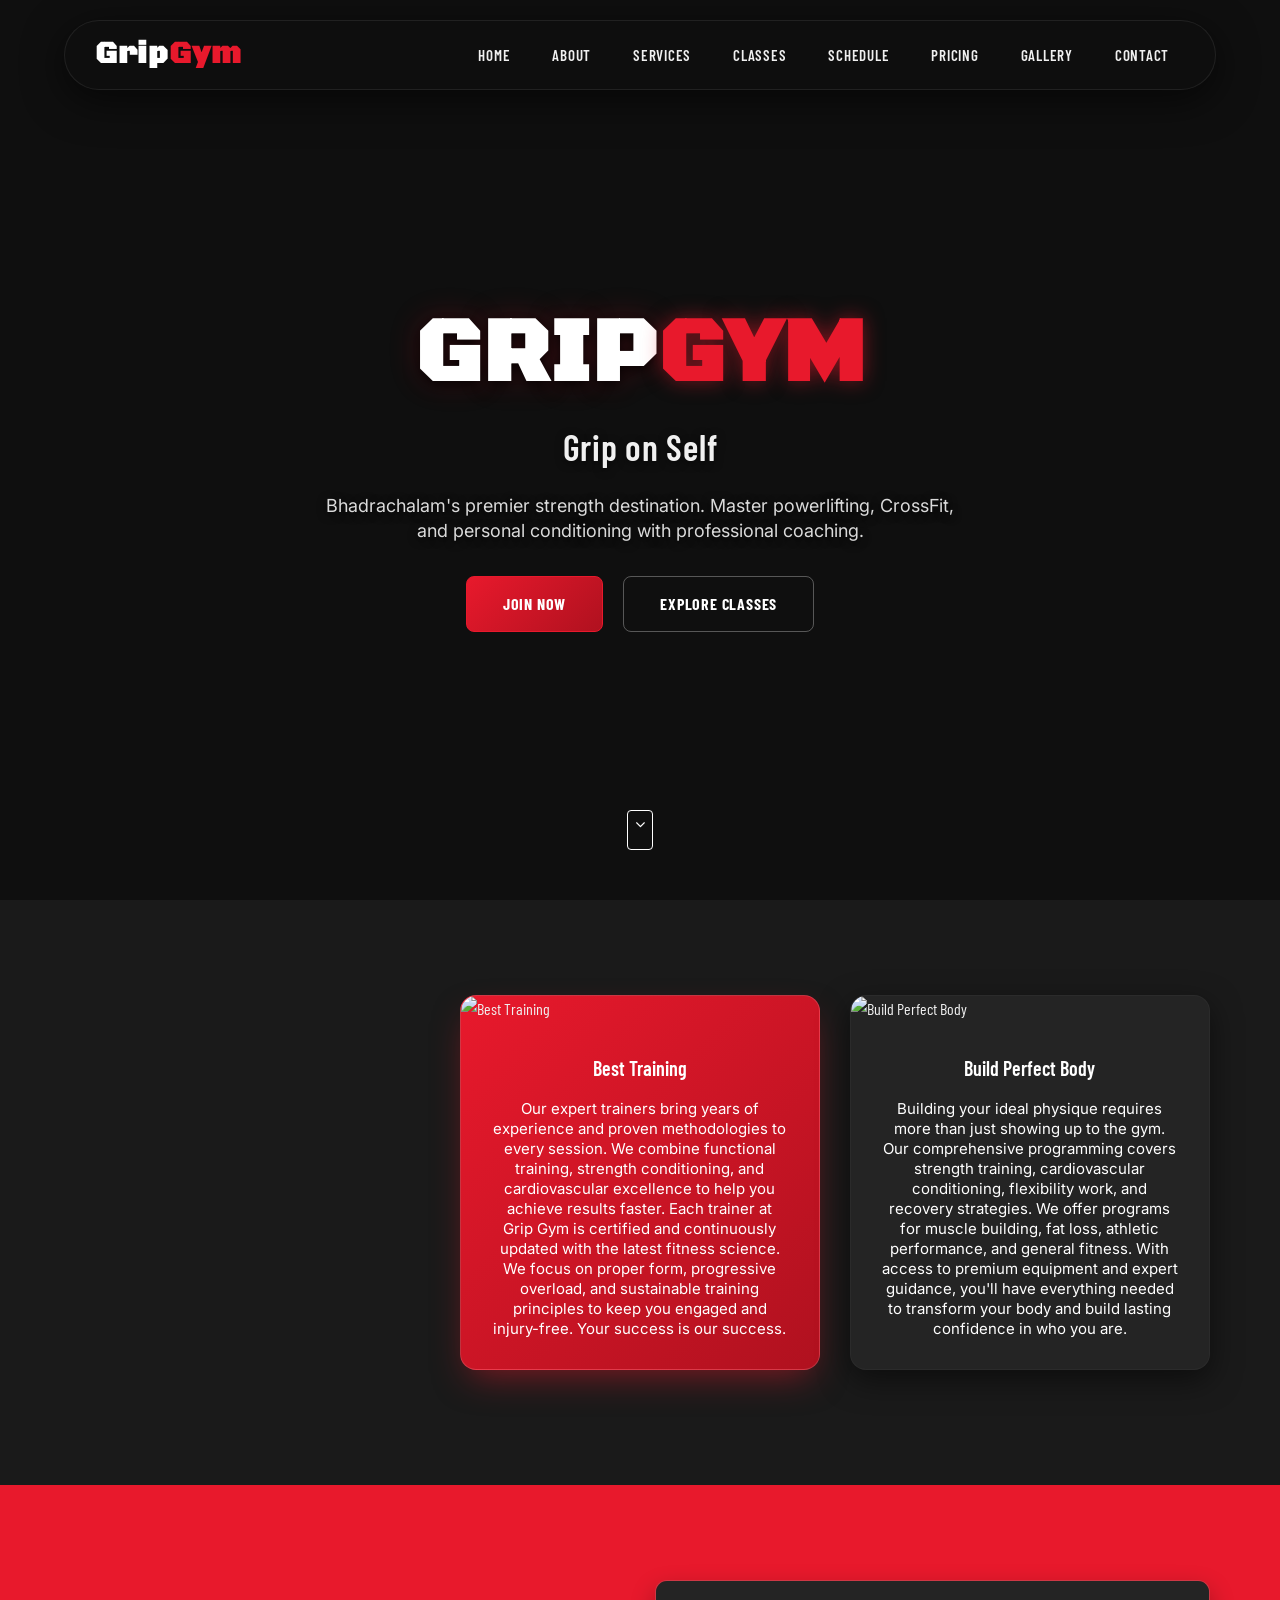
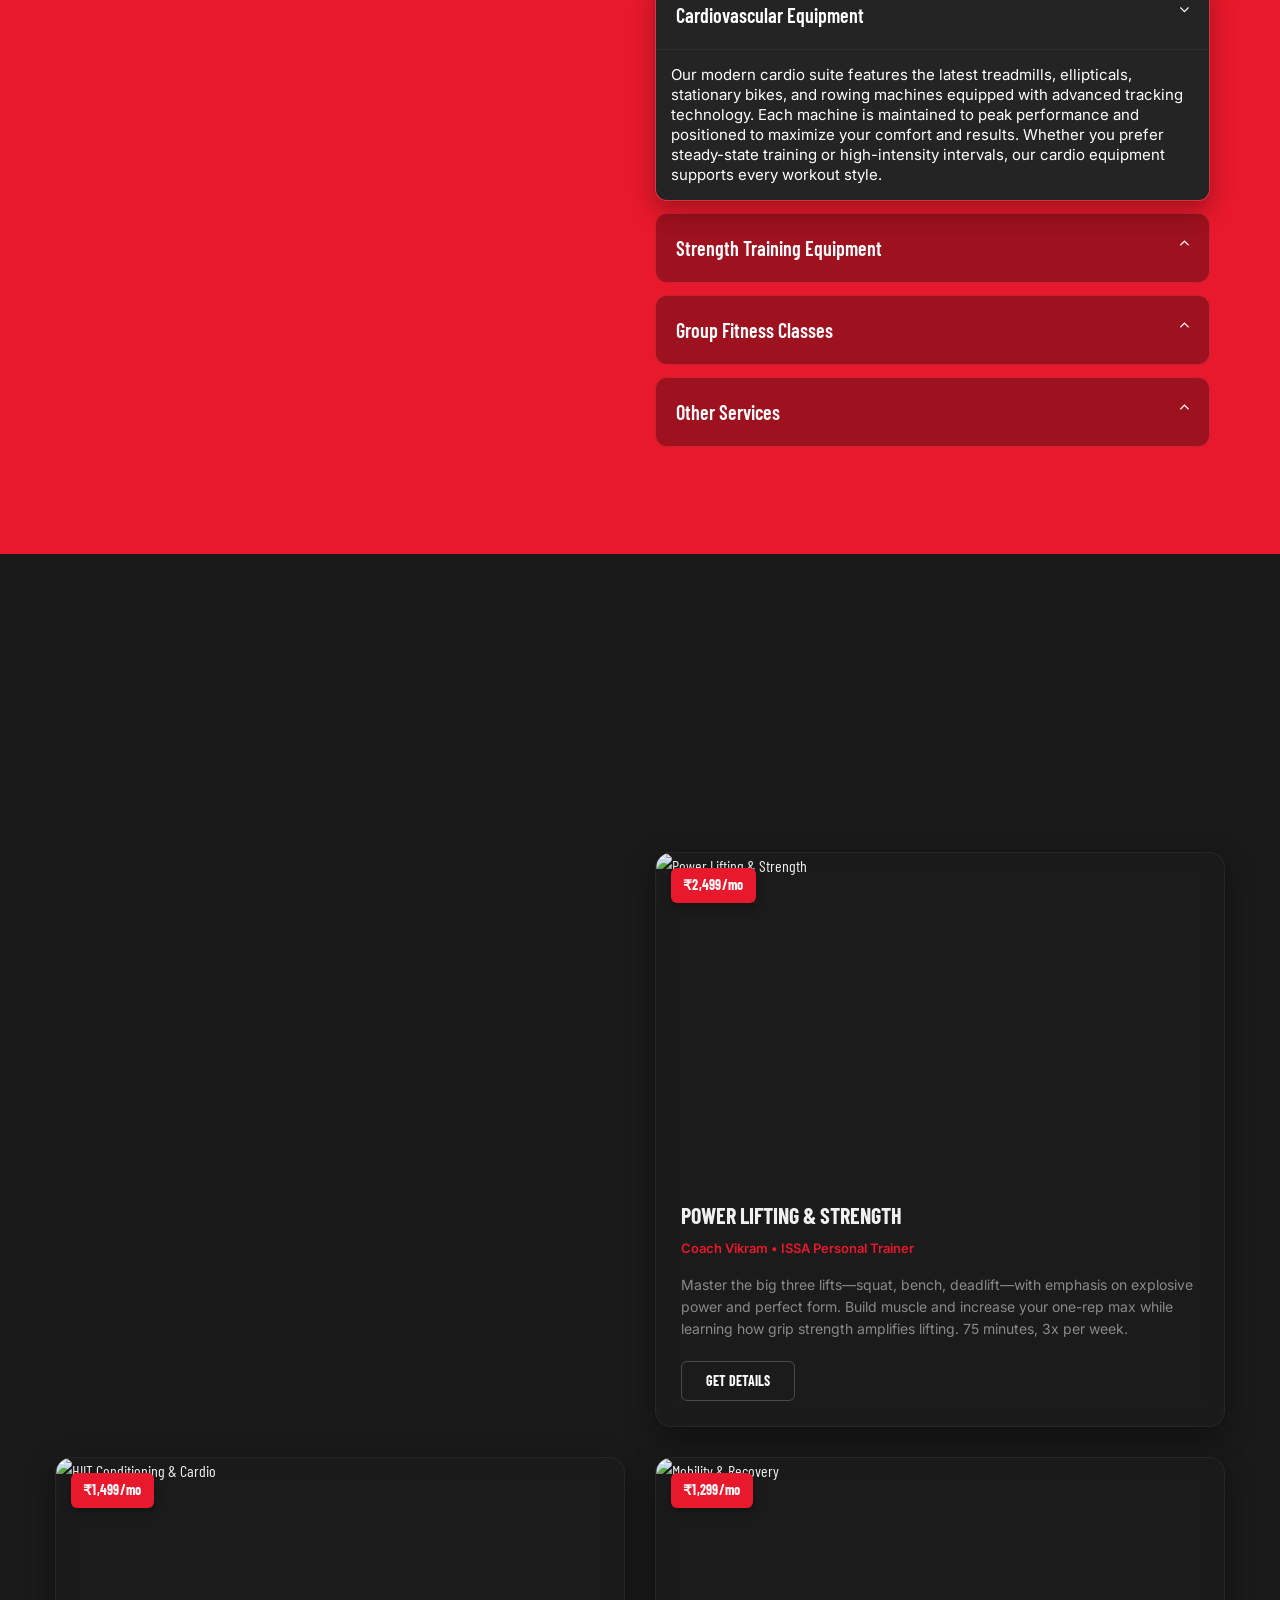
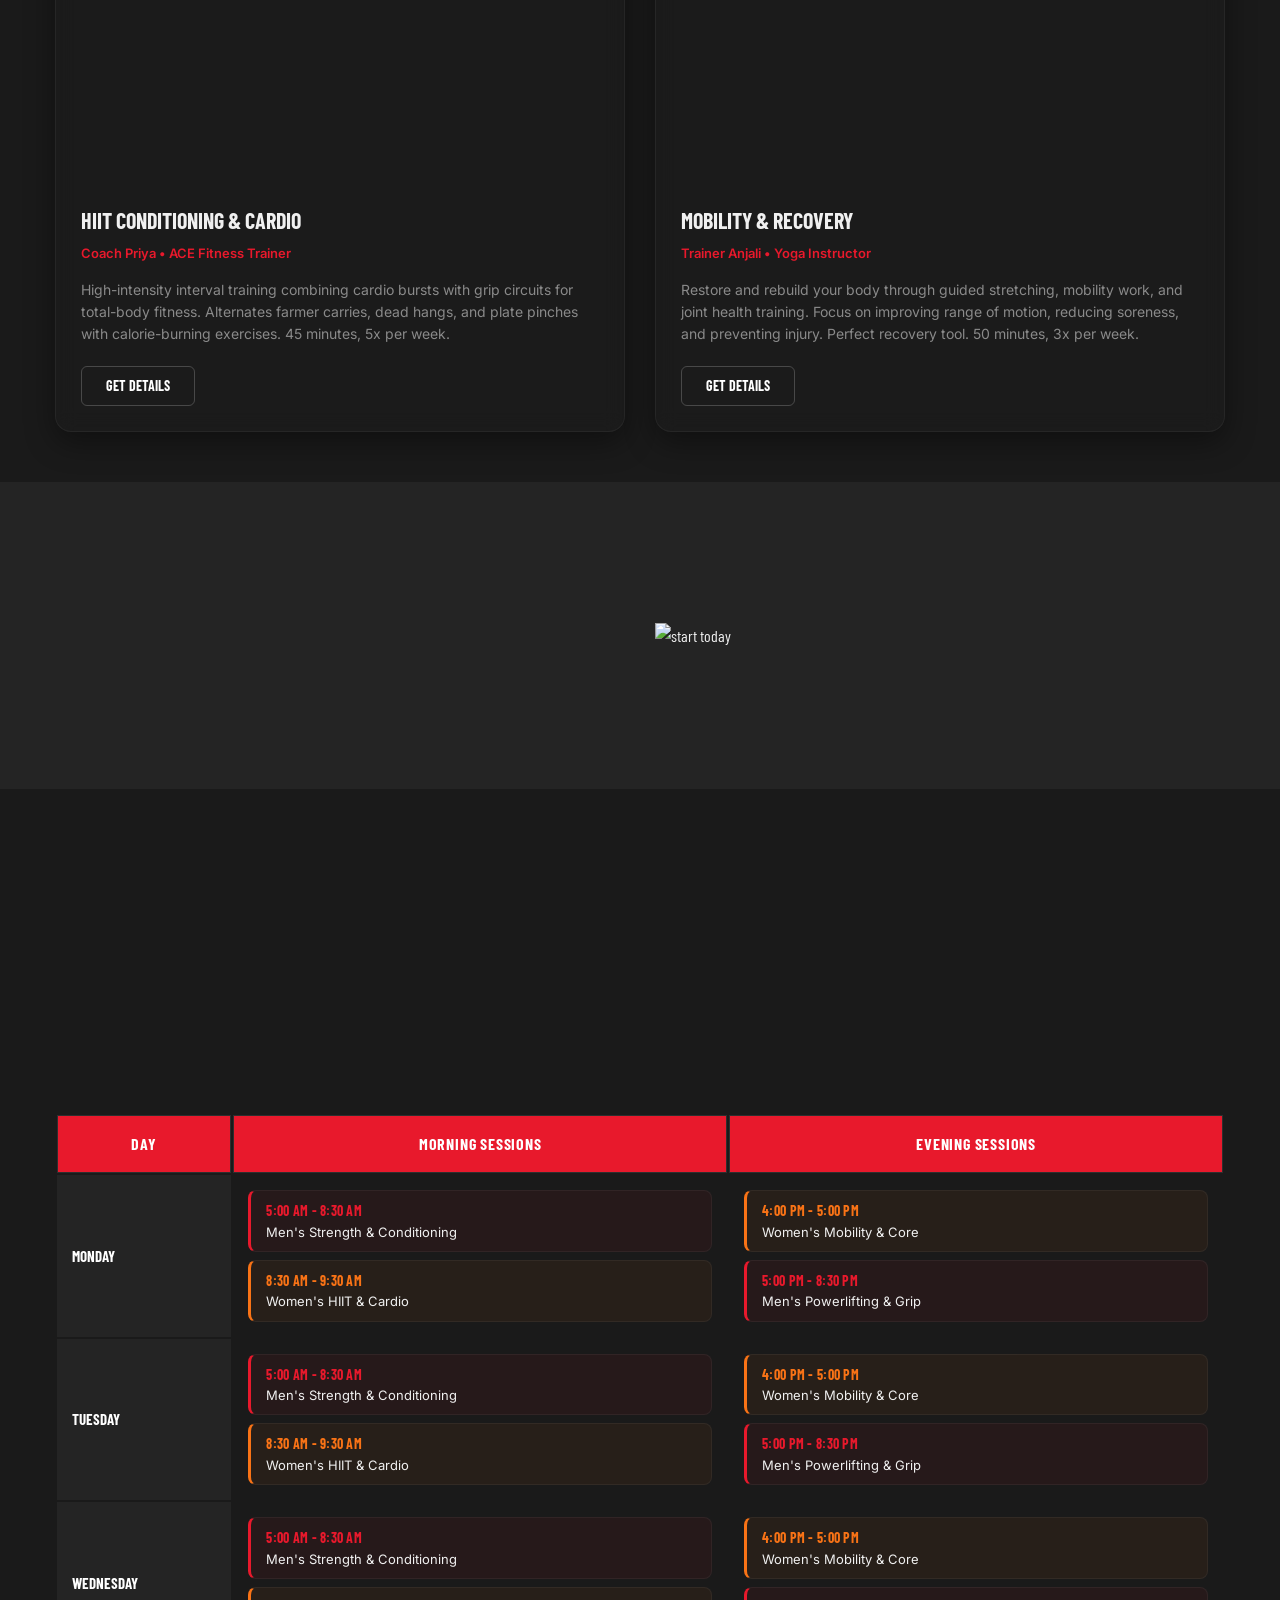
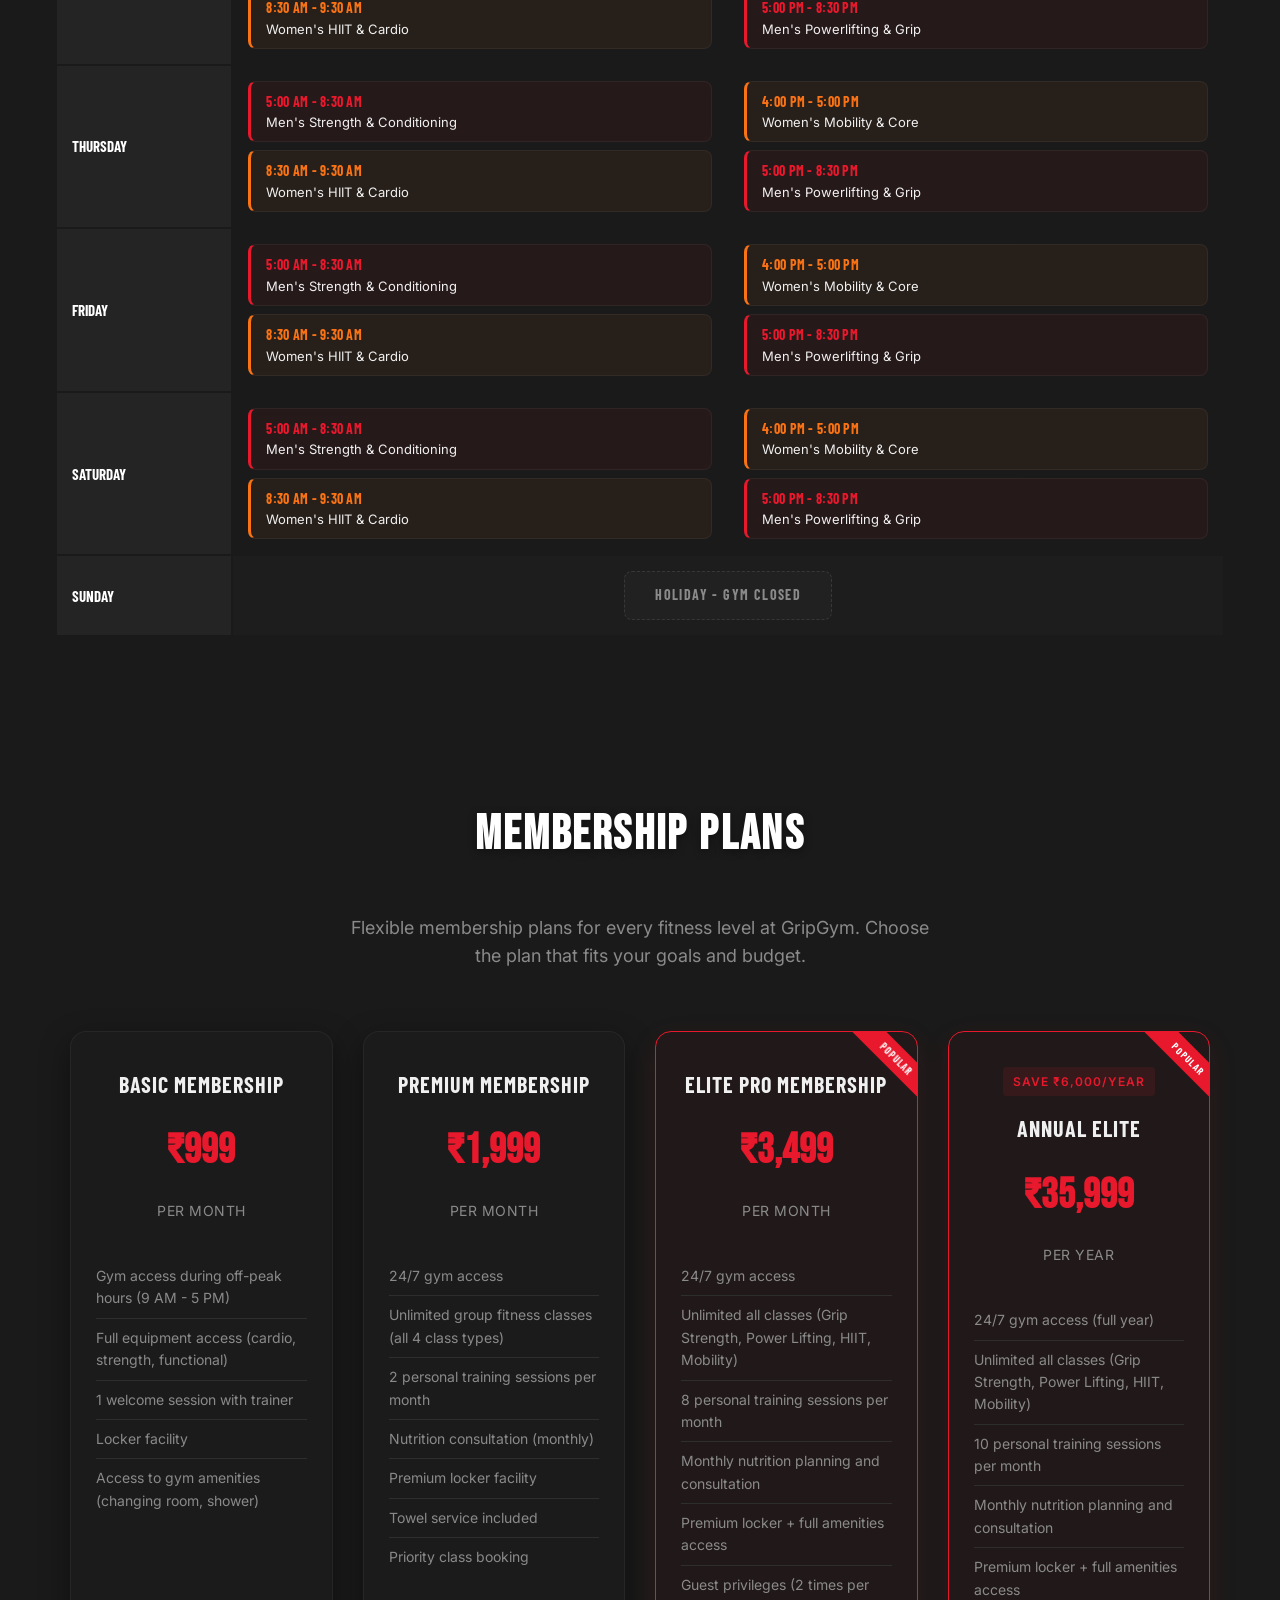
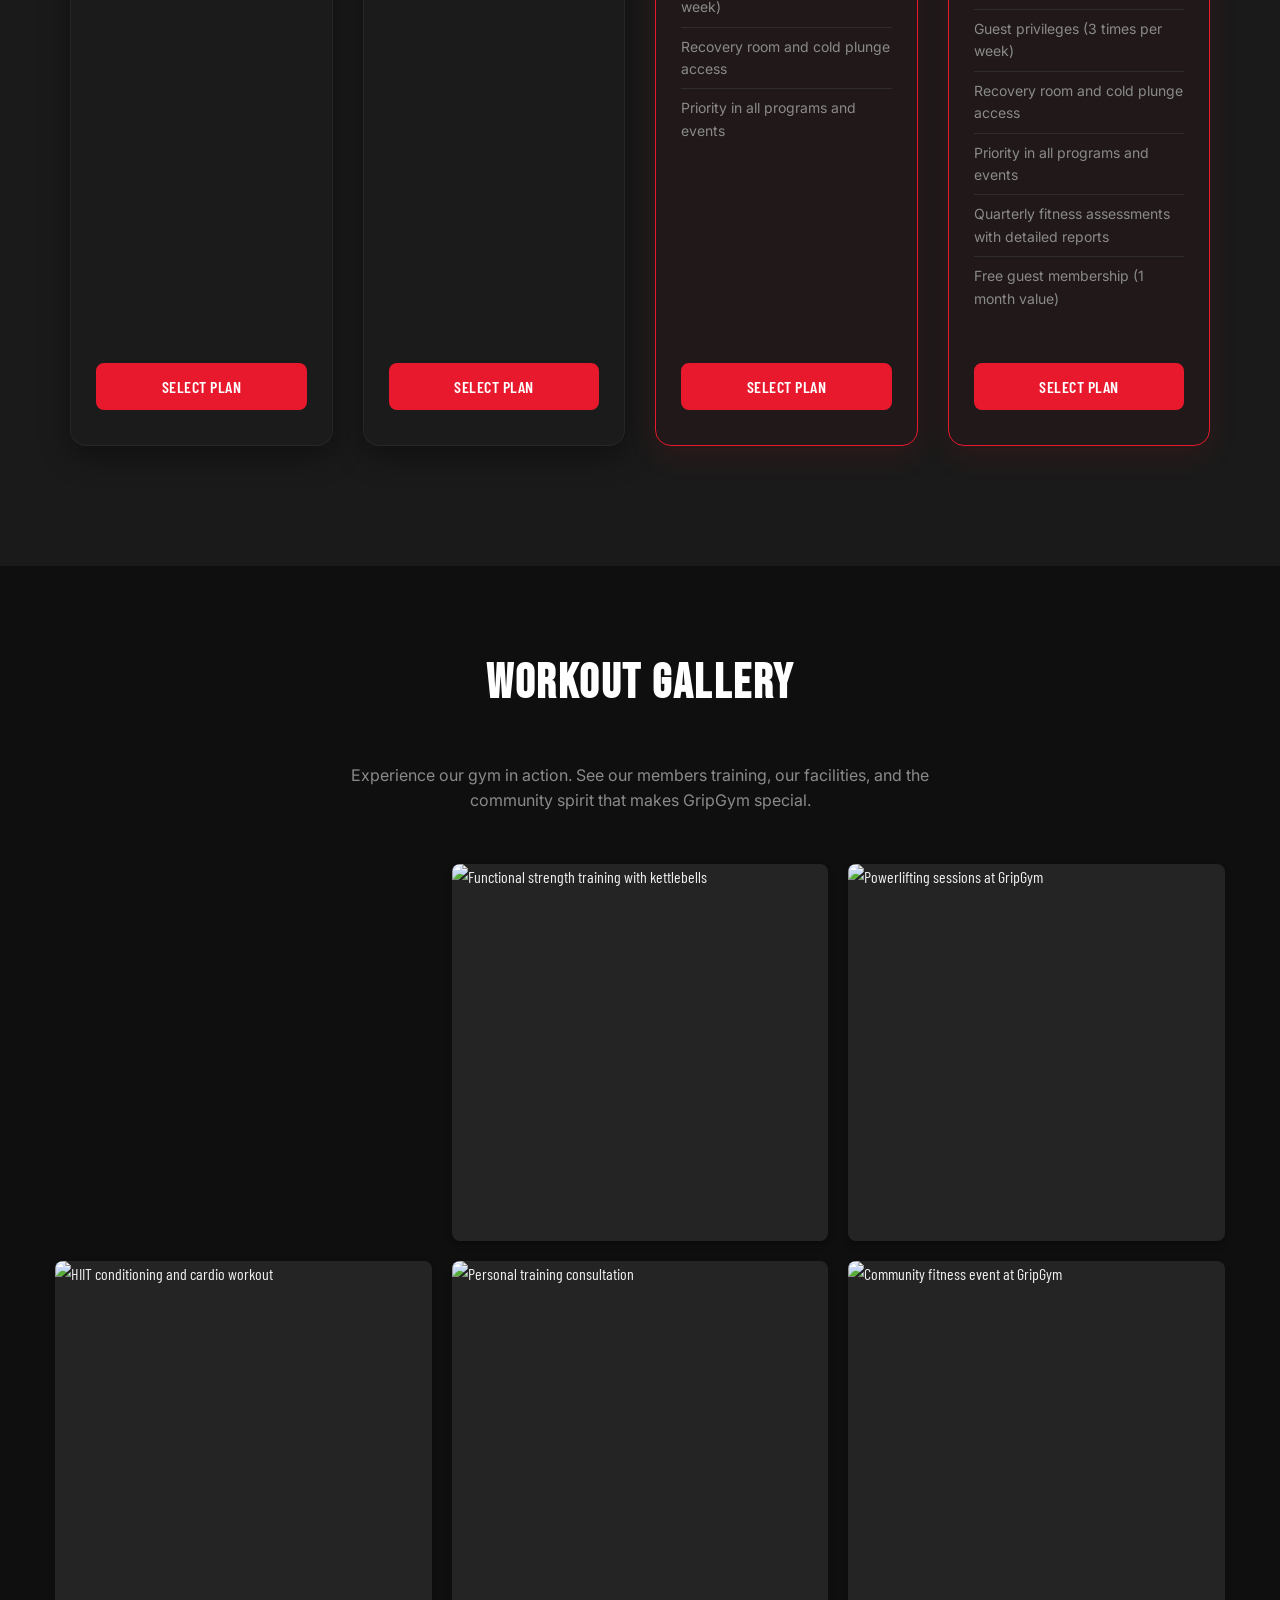
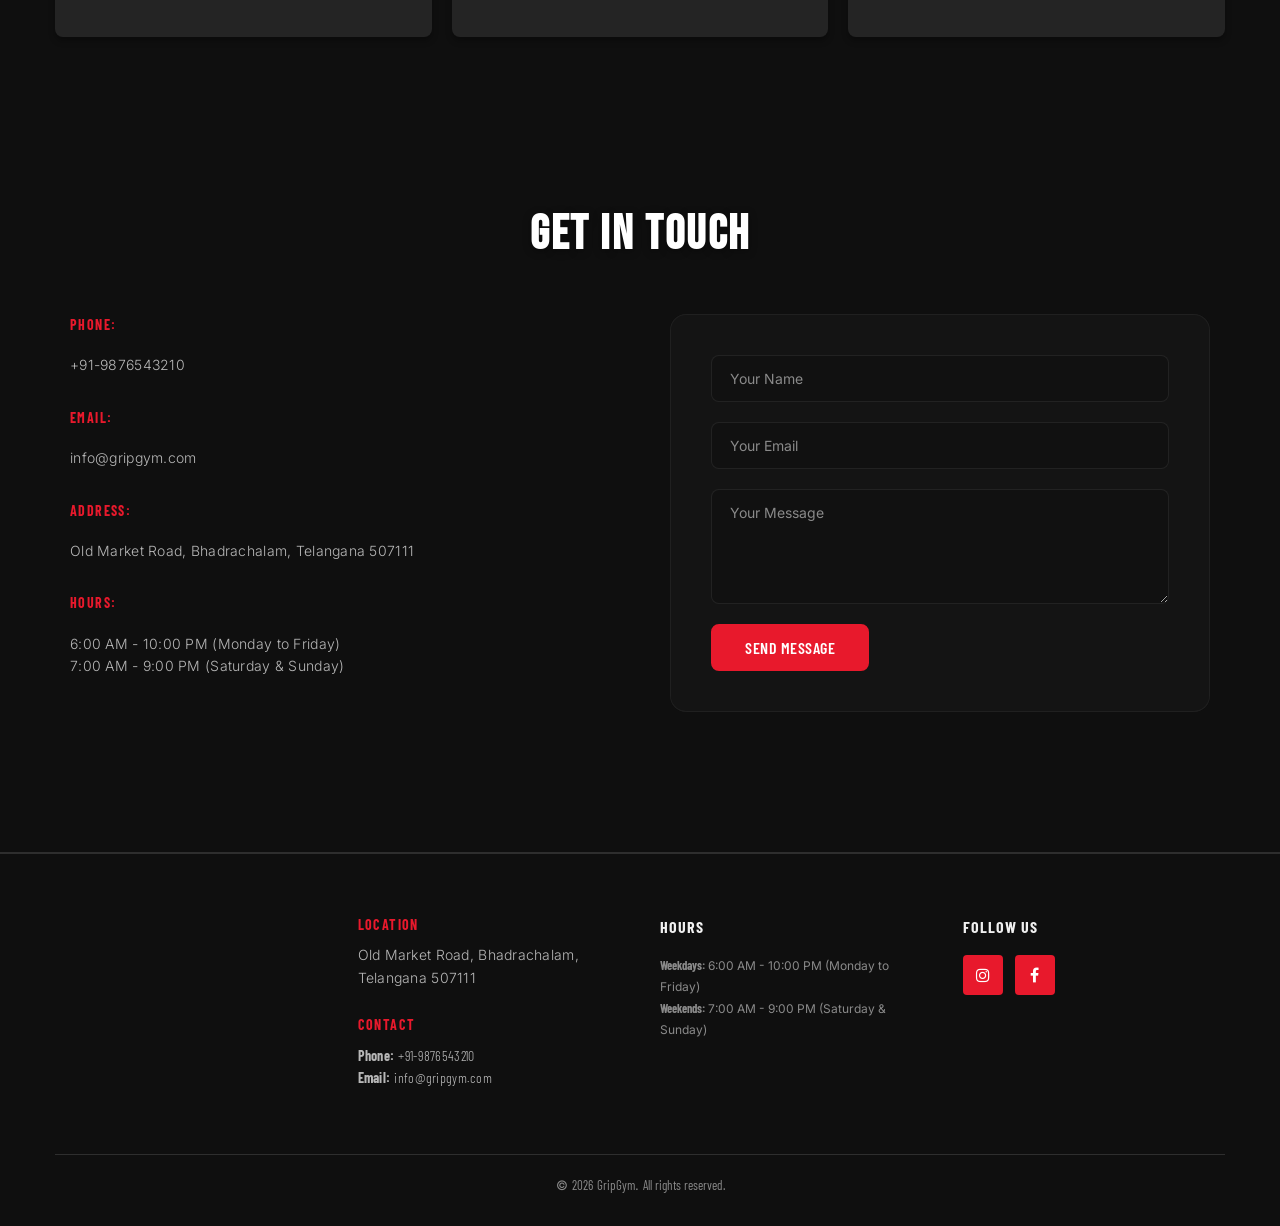
==== index.html @ 052f3041 "test(phase-8): fully dynamic layout & automated content validator runner" ====
<!DOCTYPE html>
<html>
<head>
	<meta charset="UTF-8">
	<title>GripGym — Train Harder. Grip Stronger.</title>
	<meta name="description" content="">
	<meta name="keywords" content="">
	<meta name="viewport" content="width=device-width, initial-scale=1">
	<meta name="theme-color" content="">
	<meta name="robots" content="index, follow">
	
	<!-- Open Graph Meta Tags -->
	<meta property="og:title" content="">
	<meta property="og:description" content="">
	<meta property="og:image" content="">
	<meta property="og:url" content="">
	<meta property="og:type" content="website">
	
	<!-- Twitter Card Meta Tags -->
	<meta name="twitter:card" content="summary_large_image">
	<meta name="twitter:title" content="">
	<meta name="twitter:description" content="">
	<meta name="twitter:image" content="">
	
	<!-- JSON-LD Structured Data (LocalBusiness Schema) -->
	<script type="application/ld+json"></script>
	
  <link rel="stylesheet" href="css/animate.css">
  <link rel="preconnect" href="https://fonts.googleapis.com">
  <link rel="preconnect" href="https://fonts.gstatic.com" crossorigin>
  <link rel="stylesheet" href="https://fonts.googleapis.com/css2?family=Black+Ops+One&family=Bebas+Neue&family=Barlow+Condensed:wght@400;600;700;900&family=Inter:wght@400;500;600&display=swap">
	<link rel="stylesheet" type="text/css" href="css/style.css">
  <style>
    .wow:first-child {
      visibility: hidden;
    }
  </style>
  
</head>
<body>
 
 <!-- Start Header  -->
 <header>
 	 <div class="container">
 	 	<div class="logo" id="logo-container">
					 <a href="" id="logo-link">Grip<span>Gym</span></a>
 	 	</div>
 	 	<a href="javascript:void(0)" class="ham-burger">
 	       <span></span>	
 	       <span></span>
 	 	</a>
 	 	<div class="nav">
	 		<ul>
	 			<!-- Rendered from data/content.json -->
	 		</ul>
	 	</div>
 	 </div>
 </header>
 <!-- End Header  -->

  <!-- Start Home -->
  <section class="home" id="home">
  	 <div class="container">
  	 	  <span class="hero-tagline wow fadeInUp" data-wow-delay="0.4s" id="hero-tagline"></span>
  	 	  <h1 class="wow fadeInUp" data-wow-delay="0.6s" id="hero-title"></h1>
  	 	  <h2 class="hero-subtitle wow fadeInUp" data-wow-delay="0.7s" id="hero-subtitle"></h2>
  	 	  <p class="hero-description wow fadeInUp" data-wow-delay="0.8s" id="hero-desc"></p>
  	 	  <div class="hero-btn-group wow fadeInUp" data-wow-delay="1.0s" id="hero-buttons"></div>
  	 </div>
  	  <!-- go down -->
  	      <a href="#about" class="go-down wow fadeIn" data-wow-delay="1.4s">
  	      	  <i class="fa fa-angle-down" aria-hidden="true"></i>
  	      </a>
  	  <!-- go down -->
  </section>
  <!-- End Home -->


 <!-- Start About -->
  <section class="about" id="about">
  	  <div class="container">
  	  	  <div class="content" id="about-grid"></div>
  	  </div>
  </section>
 <!-- End About -->


 <!-- Start Service -->
  <section class="service" id="service">
  	<div class="container">
  		 <div class="content">
  		 	  <div class="text box wow slideInLeft" id="services-text"></div>
  		 	  <div class="accordian box wow slideInRight" id="services-accordion"></div>
  		 </div>
  	</div>
  </section>
 <!-- End Service -->

<!-- Start Classes -->
<section class="classes" id="classes">
	<div class="container">
      <div class="section-header wow fadeInUp" id="classes-header"></div>
      <div class="classes-grid" id="classes-grid"></div>
	</div>
</section>
<!-- End Classes -->

<!-- Start Today -->
  <section class="start-today">
  	<div class="container">
  		 <div class="content" id="start-today-content">
  		 </div>
  	</div>
  </section>
<!-- End Start Today -->

<!-- Start Schedule -->
  <section class="schedule" id="schedule">
   	 <div class="container">
        <div class="section-header wow fadeInUp" id="schedule-header"></div>
        <div class="schedule-table-wrapper wow fadeInUp" data-wow-delay="0.2s">
            <table class="table schedule-table">
              <thead id="schedule-table-header">
                <!-- Rendered from data/content.json -->
              </thead>
              <tbody id="schedule-table-body"></tbody>
            </table>
        </div>
   	 </div>
  </section>
<!-- End Schedule -->

<!-- Pricing Section -->
<section class="pricing" id="pricing">
  <div class="container">
    <h1 id="pricing-title">Membership Plans</h1>
    <p class="intro-text"></p>
    <div class="pricing-grid" id="pricing-grid">
      <!-- Rendered from data/content.json -->
    </div>
  </div>
</section>

<!-- Gallery Section -->
<section class="gallery" id="gallery">
  <div class="container">
    <h2 id="gallery-title">Workout Gallery</h2>
    <p class="gallery-intro" id="gallery-intro"></p>
    <div class="gallery-grid" id="gallery-grid">
      <!-- Gallery items rendered from data/content.json -->
    </div>
  </div>
</section>
<!-- End Gallery -->

<!-- Contact Section -->
<section class="contact" id="contact">
  <div class="container">
    <h1 id="contact-title">Get In Touch</h1>
    <div class="contact-grid">
      <div class="contact-info" id="contact-info">
        <!-- Contact details fetched from data/content.json -->
      </div>
      <div class="contact-form-wrapper">
        <form id="contact-form">
          <input type="text" name="name" placeholder="" required />
          <input type="email" name="email" placeholder="" required />
          <textarea name="message" placeholder="" rows="5" required></textarea>
          <button type="submit" id="contact-submit-btn"></button>
        </form>
        <div class="form-message" id="form-message" style="display: none;"></div>
      </div>
    </div>
  </div>
</section>

<!-- Footer Section -->
<footer class="footer" id="footer">
  <div class="container">
    <div class="footer-content">
      <div class="footer-branding wow fadeIn" id="footer-branding"></div>
      <div class="footer-info wow fadeIn" data-wow-delay="0.2s">
        <div class="info-section">
          <h4 id="footer-header-location"></h4>
          <p id="footer-location"></p>
        </div>
        <div class="info-section">
          <h4 id="footer-header-contact"></h4>
          <p><strong id="footer-label-phone"></strong> <span id="footer-phone"></span></p>
          <p><strong id="footer-label-email"></strong> <span id="footer-email"></span></p>
        </div>
      </div>
      <div class="footer-hours wow fadeIn" data-wow-delay="0.4s">
        <h4 id="footer-header-hours"></h4>
        <div id="footer-hours">
          <!-- Rendered from content.json -->
        </div>
      </div>
      <div class="footer-social wow fadeIn" data-wow-delay="0.6s">
        <h4 id="footer-header-social"></h4>
        <div class="social-links" id="footer-social">
          <!-- Rendered from content.json -->
        </div>
      </div>
    </div>
    <div class="footer-bottom">
      <p>&copy; <span id="footer-year"></span> <span id="footer-gym-name"></span>. <span id="footer-copyright"></span></p>
    </div>
  </div>
</footer>
<!-- End Footer -->



<script src="js/wow.min.js"></script>
<script src="js/lightbox.js"></script>
<script src="js/content-loader.js"></script>
</body>
</html>
---- css/style.css ----
@import url('https://stackpath.bootstrapcdn.com/font-awesome/4.7.0/css/font-awesome.min.css');

:root {
  /* Backgrounds */
  --color-bg-primary:   #0f0f0f;
  --color-bg-secondary: #1a1a1a;
  --color-bg-surface:   #242424;

  /* Brand accent */
  --color-primary:      #e8192c;
  --color-primary-dark: #b0111f;

  /* Text */
  --color-text-base:       #f0f0f0;
  --color-text-muted:      #8a8a8a;
  --color-text-on-accent:  #ffffff;

  /* Borders */
  --color-border:       #2e2e2e;
  --color-border-light: #444444;

  /* Typography */
  --font-display:  'Bebas Neue', sans-serif;
  --font-heading:  'Barlow Condensed', sans-serif;
  --font-body:     'Inter', sans-serif;

  /* Font weights */
  --fw-regular:  400;
  --fw-semibold: 600;
  --fw-bold:     700;
  --fw-black:    900;
}

html, body{
	margin:0;
	padding:0;
	overflow-x: hidden;
	max-width: 100%;
	background-color: var(--color-bg-primary);
	color: var(--color-text-base);
}

*{
	box-sizing: border-box;
	margin:0;
	padding:0;
	font-family: var(--font-heading);
}

p,
li,
input,
textarea,
button,
.table td {
  font-family: var(--font-body);
}

/*Header*/

header{
	position:fixed;
	left: 0px;
	top:0px;
	width: 100%;
	z-index: 10;
	background-color: var(--color-bg-primary);
	padding:15px 15px;
}
header .container{
	-webkit-display: flex;
	display: flex;
	justify-content: space-between;
	align-items: center;
}

header .logo a{
	font-size: 30px;
	text-decoration: none;
	color: var(--color-text-on-accent);
	font-weight: var(--fw-bold);
	font-family: var(--font-heading);
}
header .logo a span{
	color: var(--color-primary);
}
header .nav{
	position: fixed;
	background-color: var(--color-primary);
	width: 280px;
	top:0;
	right:0;
	height: 100%;
	z-index: 99;
	padding:100px 0px 15px; 
	-webkit-transform: translateX(100%);
	transform: translateX(100%);
	-webkit-transition: transform .5s ease;
    transition: transform .5s ease;
}
header .nav.open{
	-webkit-transform: translateX(0);
	transform: translateX(0);
}
header .nav ul{
	list-style: none;
	margin:0;
	padding:0px;
}
header .nav ul li{
display: block;
}
header .nav ul li a{
	text-decoration: none;
	font-size: 30px;
	font-weight: var(--fw-semibold);
    color: var(--color-text-on-accent);
    font-family: var(--font-heading);
    letter-spacing: -0.02em;
    display: block;
    position: relative;
    padding:10px 30px;
}
header .nav ul li a.active::before{
	content: '';
	position: absolute;
	left:0px;
	top:0px;
	height: 100%;
	width:100%;
	background-color: var(--color-bg-primary);
	opacity:.2;
	-webkit-transition: width .5s ease;
	transition: width .5s ease;
	z-index: -1;
}
header .nav ul li a::before{
	content: '';
	position: absolute;
	left:0px;
	top:0px;
	height: 100%;
	width:0px;
	background-color: var(--color-bg-primary);
	opacity:.2;
	-webkit-transition: width .5s ease;
	transition: width .5s ease;
	z-index: -1;
}
header .nav ul li a:hover::before{
	width: 100%;
}
header .ham-burger{
	display: inline-block;
	position: relative;
	z-index: 100;
	background: rgba(15, 15, 15, 0.85);
	backdrop-filter: blur(10px);
	-webkit-backdrop-filter: blur(10px);
	border: 1px solid rgba(255, 255, 255, 0.12);
	border-radius: 8px;
	padding: 10px 10px 2px 10px;
	transition: all 0.3s ease;
}
header .ham-burger:hover{
	background: rgba(30, 30, 30, 0.95);
	border-color: var(--color-primary);
}
header .ham-burger.active{
	background: rgba(15, 15, 15, 0.95);
	border-color: rgba(255, 255, 255, 0.1);
}
header .ham-burger span{
	height: 3px;
	margin-bottom:8px;
	display: block;
	background-color: var(--color-text-base);
	width:30px;
	-webkit-transition: transform .5s ease;
	transition: transform .5s ease;
}
header .ham-burger span:nth-child(1){
	transform-origin: left top;
}
header .ham-burger span:nth-child(2){
	transform-origin: left bottom;
}

header .ham-burger.active span:nth-child(1){
	-webkit-transform: rotate(45deg) translateY(-6px);
	transform: rotate(45deg) translateY(-6px);
}
header .ham-burger.active span:nth-child(2){
	-webkit-transform: rotate(-45deg) translateY(6px);
	transform: rotate(-45deg) translateY(6px)
}

.container{
	max-width: 1170px;
	margin: auto;
}

/*Home section*/
.home{
	height: 100vh;
	background-color: var(--color-bg-primary);
	padding:15px;
	-webkit-display: flex;
	display: flex;
	align-items: center;
	position: relative;
	overflow: hidden; /* Prevent animated background from spilling out */
}

.home::before {
	content: '';
	position: absolute;
	top: 0;
	left: 0;
	width: 100%;
	height: 100%;
	background-image: linear-gradient(rgba(15,15,15,0.7), rgba(15,15,15,0.8)), url('../images/home.jpg');
	background-size: cover;
	background-position: center;
	z-index: 1;
	animation: kenBurns 28s ease-in-out infinite alternate;
	pointer-events: none;
}

@keyframes kenBurns {
	0% {
		transform: scale(1.0) translate(0, 0);
	}
	100% {
		transform: scale(1.12) translate(-1%, 0.5%);
	}
}

.hero-glow-aura {
	position: absolute;
	top: 0;
	left: 0;
	width: 300px;
	height: 300px;
	border-radius: 50%;
	background: radial-gradient(circle, rgba(232, 25, 44, 0.14) 0%, rgba(232, 25, 44, 0.03) 50%, rgba(0, 0, 0, 0) 70%);
	filter: blur(50px);
	pointer-events: none;
	z-index: 2; /* In front of animated bg (z-index 1), behind text box (z-index 3) */
	will-change: transform;
	transform: translate3d(-1000px, -1000px, 0); /* Start offscreen */
}

.home .go-down{
  position: absolute;
  bottom: 50px;
  width: 26px;
  height:40px;
  border:1px solid #ffffff;
  display: block;
  border-radius:4px;
  text-align: center;
  left:50%;
  margin-left: -13px;
  z-index: 3; /* Ensure it floats above the animated bg */
}
.home .go-down .fa{
	color:#ffffff;
	-webkit-animation: goDown 1s ease infinite;
	animation: goDown 1s ease infinite;
}
@-webkit-keyframes goDown{
	0%{transform: translateY(0);opacity:.5}
	100%{transform: translateY(10px);}
}
@keyframes goDown{
	0%{transform: translateY(0);opacity:.5}
	100%{transform: translateY(10px);}
}
.home .container{
  -webkit-display: flex;
  display: flex;
  flex-direction: column;
  flex-grow: 1;
  gap: 12px;
  justify-content: center;
  align-items: flex-start;
  position: relative;
  z-index: 3; /* Ensure it is in front of animated bg and glow aura */
}

.home h1{
	color: var(--color-text-on-accent);
	font-size: 60px;
	font-weight: var(--fw-bold);
	text-transform: uppercase;
	margin:0;
	text-shadow: 0 2px 8px rgba(0,0,0,0.6);
	font-family: var(--font-display);
}

.home h1 span{
	color: var(--color-primary);
}

.hero-cta{
    display: inline-block;
    padding: 12px 32px;
    background-color: var(--color-primary);
    color: var(--color-text-on-accent);
    font-family: var(--font-heading);
    font-size: 18px;
    font-weight: var(--fw-bold);
    text-decoration: none;
    text-transform: uppercase;
    letter-spacing: 0.05em;
    border: 2px solid var(--color-primary);
    border-radius: 0;
    margin-top: 8px;
    -webkit-transition: background-color .3s ease, color .3s ease, border-color .3s ease;
    transition: background-color .3s ease, color .3s ease, border-color .3s ease;
}
.hero-cta:hover{
    background-color: transparent;
    color: var(--color-text-on-accent);
    border-color: var(--color-text-on-accent);
}


/*About section*/

.about{
	padding:80px 0px;
	background-color:#ffffff;
}

.about .content{ 
 -webkit-display: flex;
 display: flex;
}
.about .content .box{
	flex:0 0 33.33%;
	max-width: 33.33%;
	padding:15px;
}
.about .content .box .inner{
	background-color: var(--color-bg-surface);
}
.about .content .box:nth-child(2) .inner{
	background-color: var(--color-primary);
}
.about .content .box .inner .img img{
	width: 100%;
}
.about .content .box .inner .text{
	padding:30px;
}

.about .content .box .inner .text h4{
  font-size: 20px;
  margin:0;
  padding: 0px 0px 15px;
  font-weight: var(--fw-semibold);
  color:#ffffff;
 text-transform: capitalize;
  text-align: center;
}
.about .content .box .inner .text p{
	font-size: 15px;
	line-height:20px;
	color:#ffffff;
	text-align: center;
	margin:0;
	font-family: var(--font-body);
}


/*Service Section*/
.service{
	padding:80px 0px;
	background-color: var(--color-primary);
}

.service .content{
	-webkit-display:flex;
	display:flex;
}

.service .content .box{
	flex:0 0 50%;
	max-width: 50%;
	padding:15px;
}

.service .content .text h2{
	font-size: 30px;
	font-weight: var(--fw-semibold);
	color:#ffffff;
	padding:0px 0px 20px;
}

.service .content .text p{
    font-size: 15px;
	line-height:20px;
	color:#ffffff;
	margin:0;
	padding:0px 0px 20px;
	font-family: var(--font-body);
}

.service .content .text .btn{
	padding:8px 30px;
	background-color: var(--color-bg-surface);
	color:#ffffff;
	text-decoration: none;
	display: inline-block;
	border:1px solid transparent;
	cursor: pointer;
	-webkit-transition: all .5s ease;
	transition: all .5s ease;
}

.service .content .text .btn:hover{
	border:1px solid #ffffff;
	color:#ffffff;
	background-color: transparent;
}
.service .content .accordian-container{
	margin-bottom: 5px;
}
.service .content .accordian-container .head{
	background-color:rgba(0,0,0,0.2);
	position: relative;
	padding:12px 15px;
	cursor: pointer;
}
.service .content .accordian-container .head .fa{
	position: absolute;
	right: 10px;
	top:13px;
	color:#ffffff;
	height:30px;
	width: 30px;
	text-align: center;
	line-height: 30px;
	color:#ffffff;
	border-radius: 50%;
}
.service .content .accordian-container .head h4{
  font-size: 20px;
  margin:0;
  padding:0;
  font-weight: var(--fw-semibold);
  color: #ffffff;
  text-transform: capitalize;
}
.service .content .accordian-container.active .head{
  background-color: var(--color-bg-surface);
}
.service .content .accordian-container .body{
	display: none;
	padding:15px;
	background-color: var(--color-bg-surface);
	border-top: 1px solid var(--color-border);
}

.service .content .accordian-container:nth-child(1) .body{
	display: block;
}
.service .content .accordian-container .body p{
    font-size: 15px;
	line-height:20px;
	color:#ffffff;
	margin:0;
	padding:0;
	font-family: var(--font-body);
}


/*Classes Section*/

.classes{
	padding:80px 0px 50px;
	background-color: #ffffff;
}

.classes .content{
	-webkit-display: flex;
	display: flex;
}

.classes .content .box{
	padding:15px;
	flex:0 0 50%;
	max-width: 50%;
}

.classes .content .img img{
	width: 100%;
	-webkit-transform: rotateY(180deg);
	transform: rotateY(180deg);
}

.classes .content .text h2{
    font-size: 30px;
    font-weight: var(--fw-semibold);
    color: var(--color-text-base);
    padding: 0px 0px 20px;
}

.classes .content .text p{
	font-size: 15px;
    line-height: 20px;
    color: var(--color-text-base);
    margin: 0;
    padding: 0px 0px 30px;
    font-family: var(--font-body);
}


.classes .content .class-items .item{
	margin-bottom: 30px;
	display: flex;
}
.classes .content .class-items .item:nth-child(1){
 background-color: var(--color-bg-surface);
}
.classes .content .class-items .item:nth-child(2){
 background-color: var(--color-primary);
}
.classes .content .class-items .item .item-text{
	padding: 15px;
	display: flex;
	flex-direction: column;
	justify-content: center;
}
.classes .content .class-items .item .item-text,
.classes .content .class-items .item .item-img{
	flex:0 0 50%;
	max-width: 50%;
	position: relative;
}

.classes .content .class-items .item .item-img img{
 width: 100%;
 display: block;
}
.classes .content .class-items .item .item-img .price{
	position: absolute;
	height: 50px;
	width: 60px;
	font-size:20px;
	font-weight: var(--fw-semibold); 
	color:#ffffff;
	text-align: center;
	line-height: 50px;
}
.classes .content .class-items .item:nth-child(1) .item-img .price{
 background-color: var(--color-primary);
 left:0;
 top:0;
}
.classes .content .class-items .item:nth-child(2) .item-img .price{
 background-color: var(--color-bg-surface);
 right:0;
 top:0;
}
.classes .content .class-items .item .item-text h4{
	font-size: 20px;
    margin: 0;
    padding: 0px 0px 15px;
    font-weight: var(--fw-semibold);
    color: #ffffff;
    text-transform: capitalize;
    text-align: left;
}

.classes .content .class-items .item .item-text p{
	font-size: 15px;
    line-height: 20px;
    color: #ffffff;
    text-align:left;
    margin: 0;
    padding:0 0 20px;
    font-family: var(--font-body);
}
.classes .content .class-items .item .item-text a{
 font-size: 16px;
 text-decoration: none;
 display: inline-block;
}

.classes .content .class-items .item .item-text a{
	color:#ffffff;
}




/*Start Today Section*/
.start-today{
	background-color: var(--color-bg-surface);
}

.start-today .content{
	-webkit-display: flex;
	display: flex;
	align-items: center;
}

.start-today .content .box{
	flex:0 0 50%;
	max-width: 50%;
	padding:0px 15px;
}

.start-today .content .img img{
	width: 100%;
	display: block;
}

.start-today .content .text h2{
	font-size: 30px;
    font-weight: 500;
    color: #ffffff;
    padding: 0px 0px 20px;
}

.start-today .content .text p{
	font-size: 15px;
    line-height: 20px;
    color: #ffffff;
    margin: 0;
    padding: 0px 0px 20px;
    font-family: var(--font-body);
}

.start-today .content .text .btn{
	padding: 8px 30px;
    background-color: var(--color-primary);
    color: #ffffff;
    text-decoration: none;
    display: inline-block;
    border: 1px solid transparent;
    cursor: pointer;
    -webkit-transition: all .5s ease;
    transition: all .5s ease;
}

.start-today .content .text .btn:hover{
	color:#ffffff;
	border-color: #ffffff;
	background-color: transparent;
}




/*Class Schedule Section*/
.schedule{
	padding:80px 0px;
}

.schedule .content{
	-webkit-display: flex;
	display: flex;
}

.schedule .content .box{
	flex:0 0 50%;
	max-width: 50%;
	padding:15px;
}

.schedule .content .text h2{
   font-size: 30px;
    font-weight: var(--fw-semibold);
    color: var(--color-text-base);
    padding: 0px 0px 20px;
}

.schedule .content .text p{
	font-size: 15px;
    line-height: 20px;
    color: var(--color-text-muted);
    margin: 0;
    padding: 0px 0px 20px;
    font-family: var(--font-body);
}
.schedule .content .text img{
	width: 100%;
	transform: rotateY(180deg);
}

.schedule .content .timing .table{
	width: 100%;
	border-collapse: collapse;
}

.schedule .content .timing .table td{
	border:1px solid var(--color-border);
	padding: 8px;
	font-size: 15px;
	text-align: center;
	color: var(--color-text-base);
}

.schedule .content .timing .table tr:nth-child(even) td.day{
	background-color: var(--color-bg-surface);
}
.schedule .content .timing .table tr:nth-child(odd) td.day{
	background-color: var(--color-border-light);
}
.schedule .content .timing .table tr:nth-child(1) td.day{
	background-color: var(--color-primary);
}
.schedule .content .timing .table tr td.day{
	color:#ffffff;
	border-color:transparent;
}


/*Gallery Section*/

.gallery {
	padding: 80px 15px;
	background-color: var(--color-bg-secondary);
}

.gallery .container {
	max-width: 1170px;
	margin: auto;
}

.gallery h2 {
	font-size: 42px;
	font-weight: var(--fw-bold);
	color: var(--color-text-base);
	margin-bottom: 20px;
	text-align: center;
	font-family: var(--font-display);
	letter-spacing: -0.02em;
}

.gallery-intro {
	font-size: 16px;
	color: var(--color-text-muted);
	text-align: center;
	margin-bottom: 50px;
	font-family: var(--font-body);
	max-width: 600px;
	margin-left: auto;
	margin-right: auto;
}

.gallery-grid {
	display: grid;
	grid-template-columns: repeat(3, 1fr);
	gap: 20px;
	margin-top: 40px;
}

.gallery-item {
	position: relative;
	overflow: hidden;
	border-radius: 8px;
	cursor: pointer;
	aspect-ratio: 1 / 1;
	background-color: var(--color-bg-surface);
	transition: transform 0.3s ease, box-shadow 0.3s ease;
	box-shadow: 0 4px 6px rgba(0, 0, 0, 0.3);
}

.gallery-item:hover {
	transform: scale(1.05);
	box-shadow: 0 8px 12px rgba(232, 25, 44, 0.4);
}

.gallery-item img {
	width: 100%;
	height: 100%;
	object-fit: cover;
	display: block;
	transition: filter 0.3s ease;
}

.gallery-item:hover img {
	filter: brightness(1.1);
}

.gallery-item-caption {
	position: absolute;
	bottom: 0;
	left: 0;
	right: 0;
	background: linear-gradient(to top, rgba(0, 0, 0, 0.8), transparent);
	color: var(--color-text-on-accent);
	padding: 20px 15px 15px;
	font-size: 14px;
	font-weight: var(--fw-semibold);
	font-family: var(--font-body);
	opacity: 0;
	transition: opacity 0.3s ease;
}

.gallery-item:hover .gallery-item-caption {
	opacity: 1;
}

/* Responsive Gallery Grid */
@media (max-width: 1199px) {
	.gallery-grid {
		grid-template-columns: repeat(2, 1fr);
	}
}

@media (max-width: 767px) {
	.gallery {
		padding: 60px 15px;
	}

	.gallery h2 {
		font-size: 32px;
		margin-bottom: 15px;
	}

	.gallery-intro {
		margin-bottom: 35px;
		font-size: 14px;
	}

	.gallery-grid {
		grid-template-columns: 1fr;
		gap: 15px;
		margin-top: 30px;
	}
}

@media (max-width: 550px) {
	.gallery {
		padding: 50px 10px;
	}

	.gallery h2 {
		font-size: 26px;
	}

	.gallery-intro {
		font-size: 13px;
		margin-bottom: 25px;
	}

	.gallery-grid {
		gap: 10px;
	}
}


/*Price Section*/

.price-package{
	padding: 80px 0px;
	background-color: #ffffff;
}
.price-package h2{
	font-size: 30px;
	font-weight: 500;
	color: var(--color-text-base);
	padding: 0px 0px 20px;
	text-align: center;
}

.price-package .title-p{
 font-size: 15px;
 line-height: 20px;
 color: var(--color-text-muted);
 margin:0;
 text-align: center;
 padding:0 20% 50px;
 font-family: var(--font-body);
}

.price-package .content{
	-webkit-display: flex;
	display: flex;
}
.price-package .content .box{
	flex:0 0 33.33%;
	max-width: 33.33%;
	padding: 15px;
}
.price-package .content .box .inner{
	background-color: #f0f0f0;
}
.price-package .content .box .inner .price-tag{
	padding: 15px;
	font-size: 20px;
	background-color: var(--color-primary);
	color:#ffffff;
	text-align: center;
	font-weight: 700;
}
.price-package .content .box .inner .text{
	padding:30px 15px;
	text-align: center;
}
.price-package .content .box .inner .text h3{
	font-size: 24px;
	color: var(--color-text-base);
	margin:0;
	padding:0px 0px 20px;
	font-weight: 700;
}
.price-package .content .box .inner .text p{
 font-size: 15px;
 line-height: 20px;
 color: var(--color-text-muted);
 margin:0;
 text-align: center;
 padding:0 0 5px;
 font-family: var(--font-body);
}
.price-package .content .box .inner .text .btn{
    padding: 8px 30px;
    background-color: var(--color-primary);
    color: #ffffff;
    text-decoration: none;
    display: inline-block;
    border: 1px solid transparent;
    cursor: pointer;
    -webkit-transition: all .5s ease;
    transition: all .5s ease;
    margin-top: 10px;
}
.price-package .content .box .inner .text .btn:hover{
	border-color: var(--color-text-base);
	color: var(--color-text-base);
	background-color: transparent;
}
.price-package .content .box .inner .img img{
	width: 100%;
}



/*Contact Section*/

.contact{
	padding:80px 0px;
	background-color: var(--color-bg-surface);
}

.contact .content{
	-webkit-display: flex;
	display: flex;
}

.contact .content .box{
	flex:0 0 50%;
	max-width: 50%;
	padding: 15px;
}

.contact .content .form input,
.contact .content .form textarea{
 height: 45px;
 width: 100%;
 padding:6px 12px;
 margin-bottom: 25px;
 background-color: transparent;
 border:1px solid #ffffff;
 font-family: var(--font-body);
 color:#ffffff;
}
.contact .content .form input:focus,
.contact .content .form textarea:focus{
 outline: none;
}
.contact .content .form input::placeholder,
.contact .content .form textarea::placeholder{
	color:#ffffff;
}
.contact .content .form textarea{
	height: 100px;
}

.contact .content .form button{
	border:none;
	outline: none;
	box-shadow: none;
	height: 45px;
	padding:0px 50px;
	border:1px solid transparent;
	background-color: var(--color-primary);
	color:#ffffff;
	font-size: 15px;
	transition: all .5s ease;
	cursor: pointer;
}
.contact .content .form button:hover{
	background-color:transparent;
	color:#ffffff; 
    border-color:#ffffff;
}

.contact .content .text h2{
	font-size: 30px;
    font-weight: 500;
    color: var(--color-primary);
    padding: 0px 0px 20px;
}
.contact .content .text p{
    font-size: 15px;
    line-height: 20px;
    color: #ffffff;
    margin: 0;
    padding: 0px 0px 30px;
    font-family: var(--font-body);
}

.contact .content .text .info ul{
	list-style: none;
	padding:0;
	margin:0;
}

.contact .content .text .info li{
	display: block;
	margin-bottom: 15px;
	color:#ffffff;
	font-size: 15px;
	letter-spacing: 1px;
	position: relative;
	padding-left: 40px;
	font-family: var(--font-body);
}
.contact .content .text .info li span{
	display: inline-block;
	position: absolute;
	left:0px;
	top:0px;
	font-size: 20px;
	color: var(--color-primary);
}
.contact .content .text .social {
	padding-top: 30px;
}
.contact .content .text .social a{
	height: 40px;
	width: 40px;
	line-height: 40px;
	text-align: center;
	background-color: var(--color-primary);
    text-decoration: none;	
    display: inline-block;
    margin-right: 10px;
    transition: all .5s ease;
    border:1px solid transparent;
} 

.contact .content .text .social a:hover{
	background-color: transparent;
    border-color: #ffffff;
}

.contact .content .text .social a span{
	color:#ffffff;
	font-size: 20px;
}

.contact .content .text .copy{
	border-top:1px solid #333333;
	margin-top: 30px;
	padding-top: 20px;
	color:#c5c5c5;
	font-size: 15px;
}




/* ===== Dark Theme Overrides ===== */

/* --- Sections: light backgrounds -> dark --- */
.about {
  background-color: var(--color-bg-secondary);
}

.classes {
  background-color: var(--color-bg-secondary);
}

.schedule {
  background-color: var(--color-bg-secondary);
}

.gallery {
  background-color: var(--color-bg-primary);
}

.price-package {
  background-color: var(--color-bg-secondary);
}

.price-package .content .box .inner {
  background-color: var(--color-bg-surface);
}

/* --- Text: formerly-white-section dark text -> light --- */
.classes .content .text h2,
.classes .content .text p {
  color: var(--color-text-base);
}

.schedule .content .text h2 {
  color: var(--color-text-base);
}

.schedule .content .text p {
  color: var(--color-text-muted);
}

.schedule .content .timing .table td {
  color: var(--color-text-base);
  border-color: var(--color-border);
}

.gallery h2 {
  color: var(--color-text-base);
}

.price-package h2 {
  color: var(--color-text-base);
}

.price-package .title-p {
  color: var(--color-text-muted);
}

.price-package .content .box .inner .text h3 {
  color: var(--color-text-base);
}

.price-package .content .box .inner .text p {
  color: var(--color-text-muted);
}

.price-package .content .box .inner .text .btn:hover {
  border-color: var(--color-text-base);
  color: var(--color-text-base);
}

/* ===== PRICING SECTION ===== */
.pricing {
  background-color: var(--color-bg-secondary);
  padding: 80px 0;
}

.pricing .container {
  max-width: 1200px;
  margin: 0 auto;
  padding: 0 30px;
}

.pricing h1 {
  text-align: center;
  font-family: var(--font-display);
  font-size: 48px;
  font-weight: var(--fw-bold);
  color: var(--color-text-on-accent);
  margin-bottom: 20px;
  text-shadow: 0 2px 8px rgba(0, 0, 0, 0.4);
}

.pricing .intro-text {
  text-align: center;
  font-family: var(--font-body);
  font-size: 18px;
  color: var(--color-text-muted);
  margin-bottom: 60px;
  max-width: 600px;
  margin-left: auto;
  margin-right: auto;
}

.pricing-grid {
  display: grid;
  grid-template-columns: repeat(4, 1fr);
  gap: 30px;
  margin-bottom: 40px;
}

.pricing-card {
  background-color: var(--color-bg-primary);
  border: 2px solid var(--color-border);
  border-radius: 8px;
  padding: 30px 25px;
  text-align: center;
  transition: all 0.3s ease;
  display: flex;
  flex-direction: column;
  gap: 15px;
}

.pricing-card:hover {
  border-color: var(--color-primary);
  transform: translateY(-5px);
  box-shadow: 0 8px 20px rgba(232, 25, 44, 0.15);
}

.pricing-card.featured {
  border-color: var(--color-primary);
  background-color: rgba(232, 25, 44, 0.05);
}

.pricing-card.featured:hover {
  box-shadow: 0 12px 30px rgba(232, 25, 44, 0.25);
}

.pricing-card h3 {
  font-family: var(--font-heading);
  font-size: 22px;
  font-weight: var(--fw-bold);
  color: var(--color-text-base);
  margin: 0;
  text-transform: uppercase;
  letter-spacing: 1px;
}

.pricing-card .price {
  font-family: var(--font-display);
  font-size: 42px;
  font-weight: var(--fw-black);
  color: var(--color-primary);
}

.pricing-card .duration {
  font-family: var(--font-body);
  font-size: 14px;
  color: var(--color-text-muted);
  text-transform: uppercase;
  letter-spacing: 0.5px;
}

.pricing-card .discount-label {
  font-family: var(--font-body);
  font-size: 12px;
  color: var(--color-primary);
  font-weight: var(--fw-semibold);
  text-transform: uppercase;
  letter-spacing: 1px;
  background-color: rgba(232, 25, 44, 0.1);
  padding: 5px 10px;
  border-radius: 4px;
  align-self: center;
}

.pricing-card .features {
  list-style: none;
  padding: 0;
  margin: 20px 0;
  text-align: left;
  flex-grow: 1;
}

.pricing-card .features li {
  font-family: var(--font-body);
  font-size: 14px;
  color: var(--color-text-muted);
  padding: 8px 0;
  border-bottom: 1px solid var(--color-border);
}

.pricing-card .features li:last-child {
  border-bottom: none;
}

.pricing-card .select-plan-btn {
  background-color: var(--color-primary);
  color: var(--color-text-on-accent);
  border: 2px solid var(--color-primary);
  padding: 12px 32px;
  font-size: 16px;
  font-family: var(--font-heading);
  font-weight: var(--fw-semibold);
  border-radius: 4px;
  cursor: pointer;
  transition: all 0.3s ease;
  text-transform: uppercase;
  letter-spacing: 0.5px;
  margin-top: 10px;
}

.pricing-card .select-plan-btn:hover {
  background-color: transparent;
  color: var(--color-primary);
}

/* ===== CONTACT SECTION ===== */
.contact {
  background-color: var(--color-bg-primary);
  padding: 80px 0;
}

.contact .container {
  max-width: 1200px;
  margin: 0 auto;
  padding: 0 30px;
}

.contact h1 {
  text-align: center;
  font-family: var(--font-display);
  font-size: 48px;
  font-weight: var(--fw-bold);
  color: var(--color-text-on-accent);
  margin-bottom: 60px;
  text-shadow: 0 2px 8px rgba(0, 0, 0, 0.4);
}

.contact-grid {
  display: grid;
  grid-template-columns: 1fr 1fr;
  gap: 60px;
  align-items: start;
}

.contact-info {
  display: flex;
  flex-direction: column;
  gap: 30px;
}

.contact-item {
  display: flex;
  flex-direction: column;
  gap: 10px;
}

.contact-item strong {
  font-family: var(--font-heading);
  font-size: 16px;
  font-weight: var(--fw-bold);
  color: var(--color-primary);
  text-transform: uppercase;
  letter-spacing: 0.5px;
}

.contact-item p {
  font-family: var(--font-body);
  font-size: 16px;
  color: var(--color-text-base);
  margin: 0;
  line-height: 1.6;
}

.contact-form-wrapper {
  background-color: var(--color-bg-secondary);
  padding: 40px;
  border-radius: 8px;
  border: 1px solid var(--color-border);
}

#contact-form {
  display: flex;
  flex-direction: column;
  gap: 20px;
}

#contact-form input,
#contact-form textarea {
  background-color: var(--color-bg-primary);
  border: 1px solid var(--color-border);
  color: var(--color-text-base);
  padding: 12px 16px;
  font-family: var(--font-body);
  font-size: 14px;
  border-radius: 4px;
  transition: all 0.3s ease;
}

#contact-form input::placeholder,
#contact-form textarea::placeholder {
  color: var(--color-text-muted);
}

#contact-form input:focus,
#contact-form textarea:focus {
  outline: none;
  border-color: var(--color-primary);
  box-shadow: 0 0 8px rgba(232, 25, 44, 0.2);
}

#contact-form button {
  background-color: var(--color-primary);
  color: var(--color-text-on-accent);
  border: 2px solid var(--color-primary);
  padding: 12px 32px;
  font-size: 16px;
  font-family: var(--font-heading);
  font-weight: var(--fw-semibold);
  border-radius: 4px;
  cursor: pointer;
  transition: all 0.3s ease;
  text-transform: uppercase;
  letter-spacing: 0.5px;
  align-self: flex-start;
}

#contact-form button:hover {
  background-color: transparent;
  color: var(--color-primary);
}

.form-message {
  padding: 16px;
  border-radius: 4px;
  font-family: var(--font-body);
  font-size: 14px;
  margin-top: 10px;
}

.form-message.success {
  background-color: rgba(76, 175, 80, 0.1);
  border: 1px solid rgba(76, 175, 80, 0.5);
  color: #4CAF50;
}

/* Responsive Pricing Grid */
@media (max-width: 991px) {
  .pricing-grid {
    grid-template-columns: repeat(2, 1fr);
    gap: 25px;
  }
  
  .contact-grid {
    grid-template-columns: 1fr;
    gap: 40px;
  }
}

@media (max-width: 767px) {
  .pricing h1,
  .contact h1 {
    font-size: 36px;
    margin-bottom: 30px;
  }
  
  .pricing .intro-text {
    font-size: 16px;
    margin-bottom: 40px;
  }
  
  .pricing-grid {
    grid-template-columns: 1fr;
    gap: 20px;
  }
  
  .contact-grid {
    gap: 30px;
  }
  
  .contact-form-wrapper {
    padding: 30px 20px;
  }
  
  #contact-form {
    gap: 15px;
  }
}

@media (max-width: 550px) {
  .pricing h1,
  .contact h1 {
    font-size: 28px;
  }
  
  .pricing-card {
    padding: 20px 15px;
  }
  
  .pricing-card h3 {
    font-size: 18px;
  }
  
  .pricing-card .price {
    font-size: 32px;
  }
  
  .pricing-card .features {
    margin: 15px 0;
  }
  
  .pricing-card .features li {
    font-size: 12px;
    padding: 6px 0;
  }
  
  .contact-item strong {
    font-size: 14px;
  }
  
  .contact-item p {
    font-size: 14px;
  }
}


/*Responsive*/

/*if screen width is less than or equal to 991px then*/
@media(max-width: 991px){
   .home{
   	background-position: center;
   }
  .classes .content{
  	flex-wrap: wrap;
  }
 .classes .content .box {
    flex: 0 0 100%;
    max-width: 100%;
}
.classes .content .img{
	display: none;
}
.start-today .content .box{
	padding:15px;
}
}

/*if screen width is less than or equal to 767px then*/
@media(max-width: 767px){
  .home h1{
      font-size: 40px;
  }
  .hero-cta{
      font-size: 16px;
      padding: 10px 28px;
  }
  .about .content{
  	 flex-wrap: wrap;
  }
  .about .content .box {
    flex: 0 0 100%;
    max-width: 100%;
}
.service .content{
	flex-wrap: wrap;
}
.service .content .box {
    flex: 0 0 100%;
    max-width: 100%;
}
.classes .content .class-items .item{
	flex-wrap: wrap;
}
.classes .content .class-items .item .item-text, 
.classes .content .class-items .item .item-img {
    flex: 0 0 100%;
    max-width: 100%;
}
.schedule .content{
	flex-wrap: wrap;
}
.schedule .content .box{
flex: 0 0 100%;
    max-width: 100%;	
}
.schedule .content .timing {
  overflow-x: auto;
  -webkit-overflow-scrolling: touch;
  display: block;
}
.schedule .content .timing .table {
  min-width: 600px;
}
.start-today .content{
	flex-wrap: wrap;
}
.start-today .content .box {
    flex: 0 0 100%;
    max-width: 100%;
  }
 .gallery .content{
  flex-wrap: wrap;
 }
.gallery .content .box {
    flex: 0 0 100%;
    max-width: 100%;
}
.price-package .content{
	flex-wrap: wrap;
}
.price-package .content .box {
    flex: 0 0 100%;
    max-width: 100%;
}
.contact .content{
	flex-wrap: wrap;
}
.contact .content .box {
    flex: 0 0 100%;
    max-width: 100%;
}
}

/*if screen width is less than or equal to 550px then*/
@media(max-width: 550px){
  .home h1{
      font-size: 30px;
  }
  .hero-cta{
      display: block;
      width: fit-content;
      text-align: center;
  }
}


/* ===== FOOTER SECTION ===== */

.footer {
  background-color: var(--color-bg-primary);
  border-top: 2px solid var(--color-border);
  padding: 60px 15px 30px;
  margin-top: 60px;
}

.footer .container {
  max-width: 1170px;
  margin: auto;
}

.footer-content {
  display: grid;
  grid-template-columns: repeat(4, 1fr);
  gap: 40px;
  margin-bottom: 40px;
}

.footer-branding h3 {
  font-size: 28px;
  font-weight: var(--fw-bold);
  font-family: var(--font-heading);
  color: var(--color-text-on-accent);
  margin: 0 0 10px 0;
}

.footer-branding h3 span {
  color: var(--color-primary);
}

.footer-tagline {
  font-size: 14px;
  color: var(--color-text-muted);
  font-family: var(--font-body);
  margin: 0;
  font-style: italic;
}

.footer-info h4,
.footer-hours h4,
.footer-social h4 {
  font-size: 16px;
  font-weight: var(--fw-bold);
  color: var(--color-text-base);
  margin: 0 0 15px 0;
  text-transform: uppercase;
  letter-spacing: 1px;
}

.info-section {
  margin-bottom: 25px;
}

.info-section p {
  font-size: 13px;
  color: var(--color-text-muted);
  margin: 0;
  line-height: 1.6;
  font-family: var(--font-body);
}

#footer-hours {
  font-size: 12px;
  color: var(--color-text-muted);
  font-family: var(--font-body);
  line-height: 1.8;
}

.social-links {
  display: flex;
  gap: 12px;
  flex-wrap: wrap;
}

.social-links a {
  width: 40px;
  height: 40px;
  display: inline-flex;
  align-items: center;
  justify-content: center;
  background-color: var(--color-primary);
  color: var(--color-text-on-accent);
  text-decoration: none;
  border-radius: 4px;
  transition: all 0.3s ease;
  font-size: 16px;
}

.social-links a:hover {
  background-color: var(--color-primary-dark);
  transform: translateY(-3px);
}

.footer-bottom {
  border-top: 1px solid var(--color-border);
  padding-top: 20px;
  text-align: center;
}

.footer-bottom p {
  font-size: 13px;
  color: var(--color-text-muted);
  margin: 0;
  font-family: var(--font-body);
}

/* Footer Responsive */
@media (max-width: 1199px) {
  .footer-content {
    grid-template-columns: repeat(2, 1fr);
    gap: 30px;
  }
}

@media (max-width: 767px) {
  .footer {
    padding: 40px 15px 20px;
    margin-top: 40px;
  }

  .footer-content {
    grid-template-columns: 1fr;
    gap: 25px;
  }

  .footer-branding h3 {
    font-size: 24px;
  }

  .footer-info h4,
  .footer-hours h4,
  .footer-social h4 {
    font-size: 14px;
    margin-bottom: 12px;
  }

  .info-section {
    margin-bottom: 15px;
  }

  .info-section p {
    font-size: 12px;
  }
}


/* ===== LIGHTBOX MODAL ===== */

.lightbox-overlay {
  display: none;
  position: fixed;
  top: 0;
  left: 0;
  right: 0;
  bottom: 0;
  background-color: rgba(0, 0, 0, 0.85);
  z-index: 1000;
  flex-direction: column;
  align-items: center;
  justify-content: center;
  padding: 20px;
}

.lightbox-overlay.active {
  display: flex;
}

.lightbox-content {
  position: relative;
  max-width: 90vw;
  max-height: 90vh;
  display: flex;
  flex-direction: column;
  align-items: center;
}

.lightbox-image {
  max-width: 100%;
  max-height: 100%;
  object-fit: contain;
  border-radius: 4px;
}

.lightbox-close {
  position: absolute;
  top: -40px;
  right: 0;
  background: none;
  border: none;
  color: var(--color-text-on-accent);
  font-size: 32px;
  cursor: pointer;
  padding: 10px;
  transition: color 0.3s ease;
  font-family: Arial, sans-serif;
  font-weight: bold;
  line-height: 1;
}

.lightbox-close:hover {
  color: var(--color-primary);
}

.lightbox-caption {
  color: var(--color-text-on-accent);
  margin-top: 20px;
  font-size: 16px;
  text-align: center;
  font-family: var(--font-body);
}

/* Lightbox Mobile */
@media (max-width: 767px) {
  .lightbox-overlay {
    padding: 10px;
  }

  .lightbox-content {
    max-width: 100vw;
    max-height: 100vh;
  }

  .lightbox-close {
    top: -35px;
    font-size: 28px;
  }

  .lightbox-caption {
    font-size: 14px;
    margin-top: 15px;
  }
}

/* ==========================================================================
   UI/UX PRO MAX - PREMIUM STYLING & ANIMATIONS
   ========================================================================== */

/* 1. Custom Smooth Scrollbar */
::-webkit-scrollbar {
  width: 8px;
}
::-webkit-scrollbar-track {
  background: var(--color-bg-primary);
}
::-webkit-scrollbar-thumb {
  background: var(--color-primary);
  border-radius: 4px;
}
::-webkit-scrollbar-thumb:hover {
  background: var(--color-primary-dark);
}

/* 2. Floating Glassmorphic Header */
header {
  position: fixed;
  left: 50%;
  top: 20px;
  transform: translateX(-50%);
  width: 90%;
  max-width: 1200px;
  background: rgba(15, 15, 15, 0.7);
  backdrop-filter: blur(16px) saturate(180%);
  -webkit-backdrop-filter: blur(16px) saturate(180%);
  border: 1px solid rgba(255, 255, 255, 0.08);
  border-radius: 100px;
  padding: 10px 30px;
  z-index: 1000;
  box-shadow: 0 10px 40px rgba(0, 0, 0, 0.6);
  transition: all 0.4s cubic-bezier(0.4, 0, 0.2, 1);
}

header.scrolled {
  top: 0;
  width: 100%;
  max-width: 100%;
  border-radius: 0;
  background: rgba(15, 15, 15, 0.95);
  border-bottom: 1px solid rgba(255, 255, 255, 0.1);
  padding: 15px 30px;
}

header .logo a {
  transition: opacity 0.3s ease;
}
header .logo a:hover {
  opacity: 0.85;
}

/* Slide-out Mobile Menu Styling Enhancements */
header .nav {
  background: rgba(232, 25, 44, 0.98);
  backdrop-filter: blur(20px);
  -webkit-backdrop-filter: blur(20px);
  box-shadow: -10px 0 30px rgba(0, 0, 0, 0.5);
  border-left: 1px solid rgba(255, 255, 255, 0.1);
}

header .nav ul li a {
  transition: all 0.3s cubic-bezier(0.4, 0, 0.2, 1);
}
header .nav ul li a:hover {
  padding-left: 40px;
  color: var(--color-bg-primary);
}

/* 3. Glowing Card & Container Enhancements */
.about .content .box .inner {
  border-radius: 16px;
  overflow: hidden;
  border: 1px solid rgba(255, 255, 255, 0.03);
  transition: all 0.4s cubic-bezier(0.4, 0, 0.2, 1);
  box-shadow: 0 10px 30px rgba(0, 0, 0, 0.5);
}

.about .content .box .inner:hover {
  transform: translateY(-10px);
  border-color: rgba(232, 25, 44, 0.4);
  box-shadow: 0 20px 40px -10px rgba(232, 25, 44, 0.3);
}

/* Middle featured card with custom gradient and intense glow */
.about .content .box:nth-child(2) .inner {
  background: linear-gradient(135deg, var(--color-primary), var(--color-primary-dark));
  border: 1px solid rgba(255, 255, 255, 0.15);
  box-shadow: 0 15px 35px -10px rgba(232, 25, 44, 0.5);
}

.about .content .box:nth-child(2) .inner:hover {
  box-shadow: 0 25px 50px -10px rgba(232, 25, 44, 0.7);
  border-color: rgba(255, 255, 255, 0.4);
}

/* Accordion Styling (Services) */
.service .content .accordian-container {
  border-radius: 12px;
  overflow: hidden;
  margin-bottom: 12px;
  border: 1px solid rgba(255, 255, 255, 0.05);
  transition: all 0.3s ease;
  background: rgba(0, 0, 0, 0.15);
}

.service .content .accordian-container:hover {
  border-color: rgba(255, 255, 255, 0.2);
}

.service .content .accordian-container .head {
  padding: 18px 20px;
  transition: background-color 0.3s ease;
}

.service .content .accordian-container.active {
  border-color: rgba(255, 255, 255, 0.15);
  box-shadow: 0 10px 25px rgba(0, 0, 0, 0.3);
}

/* Class item cards */
.classes .content .class-items .item {
  border-radius: 16px;
  overflow: hidden;
  border: 1px solid rgba(255, 255, 255, 0.04);
  transition: all 0.4s cubic-bezier(0.4, 0, 0.2, 1);
  box-shadow: 0 8px 24px rgba(0, 0, 0, 0.4);
}

.classes .content .class-items .item:hover {
  transform: translateY(-6px);
  border-color: rgba(232, 25, 44, 0.4);
  box-shadow: 0 15px 35px -10px rgba(232, 25, 44, 0.35);
}

.classes .content .class-items .item:nth-child(1) {
  background: rgba(30, 30, 30, 0.55);
  backdrop-filter: blur(10px);
}

.classes .content .class-items .item:nth-child(2) {
  background: linear-gradient(135deg, var(--color-primary), var(--color-primary-dark));
  border: 1px solid rgba(255, 255, 255, 0.15);
}

/* Schedule Table */
.schedule .content .timing .table {
  border-radius: 12px;
  overflow: hidden;
  border: 1px solid var(--color-border);
}

.schedule .content .timing .table td {
  padding: 14px 18px;
  transition: background-color 0.25s ease;
}

.schedule .content .timing .table tr:hover td:not(.day) {
  background-color: rgba(255, 255, 255, 0.03);
}

/* Pricing Grid & Cards */
.pricing-grid {
  display: grid;
  gap: 30px;
}

.pricing-card {
  background: rgba(30, 30, 30, 0.4) !important;
  backdrop-filter: blur(10px);
  -webkit-backdrop-filter: blur(10px);
  border: 1px solid rgba(255, 255, 255, 0.05) !important;
  border-radius: 16px !important;
  padding: 35px 25px !important;
  transition: all 0.4s cubic-bezier(0.4, 0, 0.2, 1) !important;
  box-shadow: 0 10px 30px rgba(0, 0, 0, 0.4) !important;
}

.pricing-card:hover {
  border-color: var(--color-primary) !important;
  transform: translateY(-10px) !important;
  box-shadow: 0 20px 40px -10px rgba(232, 25, 44, 0.4) !important;
  background: rgba(30, 30, 30, 0.65) !important;
}

.pricing-card.featured {
  border-color: var(--color-primary) !important;
  background: rgba(232, 25, 44, 0.04) !important;
  box-shadow: 0 10px 30px rgba(232, 25, 44, 0.1) !important;
  position: relative;
  overflow: hidden;
}

.pricing-card.featured::before {
  content: 'POPULAR';
  position: absolute;
  top: 15px;
  right: -30px;
  background: var(--color-primary);
  color: #fff;
  font-size: 10px;
  font-weight: bold;
  padding: 4px 30px;
  transform: rotate(45deg);
  letter-spacing: 1px;
}

/* Contact Form Elements */
.contact-form-wrapper {
  background: rgba(26, 26, 26, 0.5);
  backdrop-filter: blur(10px);
  -webkit-backdrop-filter: blur(10px);
  border: 1px solid rgba(255, 255, 255, 0.05);
  border-radius: 16px;
  padding: 40px;
}

#contact-form input,
#contact-form textarea {
  background: rgba(15, 15, 15, 0.6) !important;
  border: 1px solid rgba(255, 255, 255, 0.08) !important;
  border-radius: 8px !important;
  color: var(--color-text-base) !important;
  padding: 14px 18px !important;
  transition: all 0.3s cubic-bezier(0.4, 0, 0.2, 1) !important;
}

#contact-form input:focus,
#contact-form textarea:focus {
  border-color: var(--color-primary) !important;
  box-shadow: 0 0 12px rgba(232, 25, 44, 0.3) !important;
  background: rgba(15, 15, 15, 0.8) !important;
}

/* 4. Interactive Buttons & CTA Hover Feedback */
.btn, .hero-cta, #contact-form button, .pricing-card .select-plan-btn {
  border-radius: 8px !important;
  position: relative;
  overflow: hidden;
  z-index: 1;
  transition: all 0.3s cubic-bezier(0.4, 0, 0.2, 1) !important;
}

/* Shimmer overlay effect for primary CTA buttons on hover */
.btn::after, .hero-cta::after, #contact-form button::after, .pricing-card .select-plan-btn::after {
  content: '';
  position: absolute;
  top: 0;
  left: -100%;
  width: 100%;
  height: 100%;
  background: linear-gradient(
    90deg,
    transparent,
    rgba(255, 255, 255, 0.2),
    transparent
  );
  transition: all 0.6s ease;
  z-index: -1;
}

.btn:hover::after, .hero-cta:hover::after, #contact-form button:hover::after, .pricing-card .select-plan-btn:hover::after {
  left: 100%;
}

.btn:hover, .hero-cta:hover, #contact-form button:hover, .pricing-card .select-plan-btn:hover {
  transform: translateY(-2px);
  box-shadow: 0 5px 15px rgba(232, 25, 44, 0.4);
}

.btn:active, .hero-cta:active, #contact-form button:active, .pricing-card .select-plan-btn:active {
  transform: translateY(1px);
  box-shadow: 0 2px 5px rgba(232, 25, 44, 0.4);
}

/* 5. Cursors */
.ham-burger,
.nav ul li a,
.go-down,
.btn,
.hero-cta,
.pricing-card button,
.accordian-container .head,
.gallery-item,
#contact-form button {
  cursor: pointer !important;
}

/* 6. Accessibility & Motion Reduction */
@media (prefers-reduced-motion: reduce) {
  * {
    animation-duration: 0.01ms !important;
    animation-iteration-count: 1 !important;
    transition-duration: 0.01ms !important;
    scroll-behavior: auto !important;
  }
}

/* 7. Scroll Offset for Sticky Header */
html {
  scroll-behavior: smooth;
}
section[id] {
  scroll-margin-top: 90px;
}

/* 8. Hero Section Upgrades */
.home .container {
  display: flex;
  flex-direction: column;
  justify-content: center;
  align-items: center;
  text-align: center;
  width: 100%;
  max-width: 800px;
  margin: 0 auto;
  gap: 15px;
}

.hero-tagline {
  font-family: var(--font-heading);
  font-size: 16px;
  text-transform: uppercase;
  letter-spacing: 0.25em;
  color: var(--color-primary);
  font-weight: var(--fw-semibold);
  margin-bottom: 5px;
}

.home h1 {
  font-size: 80px;
  line-height: 1.1;
  text-align: center;
  margin-bottom: 10px;
  font-weight: var(--fw-black);
}

.hero-description {
  font-family: var(--font-body);
  font-size: 18px;
  line-height: 1.6;
  color: var(--color-text-muted);
  max-width: 600px;
  margin-bottom: 20px;
  text-shadow: 0 1px 4px rgba(0, 0, 0, 0.4);
}

.hero-btn-group {
  display: flex;
  gap: 20px;
}

.hero-cta {
  padding: 14px 36px;
  font-size: 16px;
  border-radius: 8px !important;
  text-transform: uppercase;
  letter-spacing: 0.05em;
  font-weight: var(--fw-bold);
  transition: all 0.3s cubic-bezier(0.4, 0, 0.2, 1);
  margin-top: 0;
}

.hero-cta.main-btn {
  background: linear-gradient(135deg, var(--color-primary), var(--color-primary-dark));
  border: 1px solid var(--color-primary);
  color: var(--color-text-on-accent);
}

.hero-cta.main-btn:hover {
  background: transparent;
  border-color: var(--color-text-on-accent);
  box-shadow: 0 0 20px rgba(232, 25, 44, 0.5);
}

.hero-cta.outline-btn {
  background: transparent;
  border: 1px solid rgba(255, 255, 255, 0.3);
  color: var(--color-text-on-accent);
}

.hero-cta.outline-btn:hover {
  background: rgba(255, 255, 255, 0.1);
  border-color: var(--color-text-on-accent);
  box-shadow: 0 0 20px rgba(255, 255, 255, 0.1);
}

@media(max-width: 767px) {
  .home h1 {
    font-size: 48px;
  }
  .hero-description {
    font-size: 15px;
  }
  .hero-btn-group {
    flex-direction: column;
    width: 100%;
    align-items: center;
  }
  .home .hero-btn-group .hero-cta {
    width: 100%;
    max-width: 280px;
    text-align: center;
  }
}

/* ==========================================================================
   UI/UX ALIGNMENTS & BREAKPOINTS POLISH (2026 STANDARDS)
   ========================================================================== */

/* 1. Global Typography Adjustments */
body {
  line-height: 1.6 !important;
}

section:not(.home) h1,
section:not(.home) h2,
.section-title {
  font-family: var(--font-display) !important;
  font-size: 48px !important;
  font-weight: var(--fw-bold) !important;
  text-transform: uppercase !important;
  letter-spacing: 0.05em !important;
  color: var(--color-text-on-accent) !important;
  text-align: center;
  margin-bottom: 40px !important;
}

/* Adjust heading sizes for section headers in specific layouts */
.service .content .text h2,
.classes .content .text h2,
.schedule .content .text h2 {
  font-family: var(--font-display) !important;
  font-size: 42px !important;
  text-align: left;
  margin-bottom: 20px !important;
  color: var(--color-text-on-accent) !important;
}

/* 2. Responsive Breakpoint Overrides (≥992px for Desktop Layouts) */

/* Desktop Navigation styling inside Capsule */
@media(min-width: 992px) {
  header .ham-burger {
    display: none !important;
  }
  header .nav {
    position: static !important;
    width: auto !important;
    height: auto !important;
    background-color: transparent !important;
    padding: 0 !important;
    -webkit-transform: none !important;
    transform: none !important;
    backdrop-filter: none !important;
    -webkit-backdrop-filter: none !important;
    box-shadow: none !important;
    border: none !important;
    display: block !important;
  }
  header .nav ul {
    display: flex !important;
    flex-direction: row !important;
    gap: 10px !important;
  }
  header .nav ul li {
    display: inline-block !important;
  }
  header .nav ul li a {
    font-size: 15px !important;
    font-weight: var(--fw-semibold) !important;
    padding: 8px 16px !important;
    color: var(--color-text-base) !important;
    text-transform: uppercase !important;
    transition: all 0.3s ease !important;
    letter-spacing: 0.05em !important;
  }
  header .nav ul li a:hover,
  header .nav ul li a.active {
    color: var(--color-primary) !important;
    background: rgba(255, 255, 255, 0.05) !important;
    border-radius: 20px !important;
  }
  header .nav ul li a::before,
  header .nav ul li a:hover::before {
    display: none !important;
  }
}

/* Standardize wrapping breakpoints to 991px (Tablets / Portables) */
@media(max-width: 991px) {
  /* About section cards wrapping */
  .about .content {
    flex-wrap: wrap !important;
  }
  .about .content .box {
    flex: 0 0 100% !important;
    max-width: 100% !important;
    margin-bottom: 20px;
  }
  .about .content .box:last-child {
    margin-bottom: 0;
  }

  /* Service section columns wrapping */
  .service .content {
    flex-wrap: wrap !important;
  }
  .service .content .box {
    flex: 0 0 100% !important;
    max-width: 100% !important;
  }
  .service .content .text {
    margin-bottom: 30px;
    text-align: center;
  }
  .service .content .text h2 {
    text-align: center !important;
  }
  
  /* Classes section columns wrapping */
  .classes .content {
    flex-wrap: wrap !important;
  }
  .classes .content .box {
    flex: 0 0 100% !important;
    max-width: 100% !important;
  }
  .classes .content .img {
    display: none !important;
  }
  .classes .content .text h2 {
    text-align: center !important;
  }
  .classes .content .text p {
    text-align: center !important;
  }
  .classes .content .class-items .item {
    flex-wrap: wrap !important;
  }
  .classes .content .class-items .item .item-text, 
  .classes .content .class-items .item .item-img {
    flex: 0 0 100% !important;
    max-width: 100% !important;
  }
  .classes .content .class-items .item .item-img .price {
    right: 0 !important;
    left: auto !important;
  }
  
  /* Start Today section columns wrapping */
  .start-today .content {
    flex-wrap: wrap !important;
  }
  .start-today .content .box {
    flex: 0 0 100% !important;
    max-width: 100% !important;
  }
  .start-today .content .text {
    text-align: center;
    margin-bottom: 30px;
  }
  .start-today .content .img {
    margin-top: 20px;
  }
  
  /* Schedule section columns wrapping */
  .schedule .content {
    flex-wrap: wrap !important;
  }
  .schedule .content .box {
    flex: 0 0 100% !important;
    max-width: 100% !important;
  }
  .schedule .content .text {
    text-align: center;
    margin-bottom: 30px;
  }
  .schedule .content .text h2 {
    text-align: center !important;
  }
  .schedule .content .timing {
    overflow-x: auto !important;
    -webkit-overflow-scrolling: touch !important;
    display: block !important;
  }
  .schedule .content .timing .table {
    min-width: 600px !important;
  }
}

/* Mobile specific styling adjustments */
@media(max-width: 767px) {
  section:not(.home) h1,
  section:not(.home) h2,
  .section-title {
    font-size: 36px !important;
  }
  .service .content .text h2,
  .classes .content .text h2,
  .schedule .content .text h2 {
    font-size: 32px !important;
  }
}

/* 9. Restructured Schedule Timetable Styles */
.schedule-table th {
  background-color: var(--color-primary);
  color: #ffffff;
  font-family: var(--font-heading);
  text-transform: uppercase;
  font-weight: var(--fw-bold);
  padding: 15px;
  font-size: 16px;
  letter-spacing: 0.05em;
  border: 1px solid var(--color-border);
}

.schedule-table td {
  padding: 15px !important;
  vertical-align: middle;
}

.schedule-table .day-col {
  font-family: var(--font-heading);
  font-weight: var(--fw-bold);
  text-transform: uppercase;
  color: var(--color-text-on-accent);
  background-color: var(--color-bg-surface);
  font-size: 15px;
  width: 15%;
}

.schedule-table .slot {
  display: block;
  padding: 10px 15px;
  border-radius: 8px;
  margin-bottom: 8px;
  font-size: 13px;
  font-family: var(--font-body);
  line-height: 1.4;
  border: 1px solid rgba(255, 255, 255, 0.05);
}

.schedule-table .slot:last-child {
  margin-bottom: 0;
}

.schedule-table .slot strong {
  font-family: var(--font-heading);
  font-size: 14px;
  text-transform: uppercase;
  letter-spacing: 0.02em;
  display: inline-block;
  margin-bottom: 2px;
}

.schedule-table .men-slot {
  background: rgba(232, 25, 44, 0.06);
  border-left: 3px solid var(--color-primary);
  color: var(--color-text-base);
}

.schedule-table .men-slot strong {
  color: var(--color-primary);
}

.schedule-table .women-slot {
  background: rgba(249, 115, 22, 0.06);
  border-left: 3px solid #f97316;
  color: var(--color-text-base);
}

.schedule-table .women-slot strong {
  color: #f97316;
}

@media(max-width: 767px) {
  .schedule-table th {
    font-size: 14px;
    padding: 10px;
  }
  .schedule-table td {
    padding: 10px !important;
  }
  .schedule-table .day-col {
    font-size: 13px;
  }
  .schedule-table .slot {
    padding: 8px 10px;
    font-size: 12px;
  }
}

/* 10. Redesigned Classes Grid & Card Styles */
.classes .section-header {
  text-align: center;
  max-width: 800px;
  margin: 0 auto 50px;
}

.classes .section-header h2 {
  margin-bottom: 15px !important;
}

.classes .section-desc {
  font-family: var(--font-body);
  font-size: 16px;
  line-height: 1.6;
  color: var(--color-text-muted);
}

.classes-grid {
  display: grid;
  grid-template-columns: repeat(2, 1fr);
  gap: 30px;
  max-width: 1200px;
  margin: 0 auto;
}

.class-card {
  background: rgba(30, 30, 30, 0.45);
  backdrop-filter: blur(10px);
  -webkit-backdrop-filter: blur(10px);
  border: 1px solid rgba(255, 255, 255, 0.05);
  border-radius: 16px;
  overflow: hidden;
  display: flex;
  flex-direction: column;
  box-shadow: 0 10px 30px rgba(0, 0, 0, 0.4);
  transition: all 0.4s cubic-bezier(0.4, 0, 0.2, 1);
}

.class-card:hover {
  transform: translateY(-8px);
  border-color: rgba(232, 25, 44, 0.4);
  box-shadow: 0 20px 40px -10px rgba(232, 25, 44, 0.35);
  background: rgba(30, 30, 30, 0.65);
}

.class-card-img {
  position: relative;
  width: 100%;
  aspect-ratio: 16 / 9;
  overflow: hidden;
}

.class-card-img img {
  width: 100%;
  height: 100%;
  object-fit: cover;
  transition: transform 0.5s ease;
}

.class-card:hover .class-card-img img {
  transform: scale(1.08);
}

.class-card-price {
  position: absolute;
  top: 15px;
  left: 15px;
  background-color: var(--color-primary);
  color: #ffffff;
  padding: 6px 12px;
  border-radius: 6px;
  font-family: var(--font-heading);
  font-weight: var(--fw-bold);
  font-size: 14px;
  letter-spacing: 0.02em;
  box-shadow: 0 4px 10px rgba(0, 0, 0, 0.3);
}

.class-card-body {
  padding: 25px;
  display: flex;
  flex-direction: column;
  flex-grow: 1;
}

.class-card-body h3 {
  font-family: var(--font-heading);
  font-size: 22px;
  font-weight: var(--fw-bold);
  color: var(--color-text-base);
  margin: 0 0 5px 0;
  text-transform: uppercase;
}

.coach-tag {
  font-family: var(--font-body);
  font-size: 13px;
  color: var(--color-primary);
  font-weight: var(--fw-semibold);
  margin-bottom: 15px;
}

.class-card-text {
  font-family: var(--font-body);
  font-size: 14px;
  line-height: 1.6;
  color: var(--color-text-muted);
  margin: 0 0 20px 0;
  flex-grow: 1;
}

.class-details-btn {
  align-self: flex-start;
  font-family: var(--font-heading);
  font-size: 14px;
  font-weight: var(--fw-bold);
  text-transform: uppercase;
  color: #ffffff;
  background-color: transparent;
  border: 1px solid rgba(255, 255, 255, 0.2);
  padding: 8px 24px;
  border-radius: 6px !important;
  text-decoration: none;
  transition: all 0.3s ease;
}

.class-details-btn:hover {
  background-color: var(--color-primary);
  border-color: var(--color-primary);
  box-shadow: 0 4px 12px rgba(232, 25, 44, 0.3);
  color: #ffffff !important;
}

@media(max-width: 767px) {
  .classes-grid {
    grid-template-columns: 1fr;
    gap: 20px;
  }
  .class-card-body {
    padding: 20px;
  }
}

/* 11. Full-Width Schedule Layout Upgrades */
.schedule .section-header {
  text-align: center;
  max-width: 800px;
  margin: 0 auto 50px;
}

.schedule .section-header h2 {
  margin-bottom: 15px !important;
}

.schedule .section-desc {
  font-family: var(--font-body);
  font-size: 16px;
  line-height: 1.6;
  color: var(--color-text-muted);
}

.schedule-table-wrapper {
  width: 100%;
  max-width: 1200px;
  margin: 0 auto;
  overflow-x: auto;
  -webkit-overflow-scrolling: touch;
}

.schedule-table {
  width: 100% !important;
}

.schedule-table td {
  width: 42.5%;
}

.schedule-table .day-col {
  width: 15% !important;
}

/* 12. Schedule Holiday Styling */
.schedule-table .holiday-col {
  text-align: center;
  background: rgba(255, 255, 255, 0.01) !important;
}

.schedule-table .holiday-badge {
  display: inline-block;
  padding: 12px 30px;
  border-radius: 8px;
  background: rgba(255, 255, 255, 0.02);
  border: 1px dashed rgba(255, 255, 255, 0.1);
  color: var(--color-text-muted);
  font-family: var(--font-heading);
  font-weight: var(--fw-bold);
  font-size: 14px;
  letter-spacing: 0.1em;
  text-transform: uppercase;
}

/* 13. Stencil Rugged Branding & Hero Layout Upgrades */
header .logo a,
.home h1,
.footer-branding h3 {
  font-family: 'Black Ops One', var(--font-display) !important;
  letter-spacing: 1px;
}

header .logo a span,
.home h1 span,
.footer-branding h3 span {
  font-family: inherit !important; /* Forces span to inherit Black Ops One override, bypassing universal selector */
}

.home .container {
  align-items: center !important; /* Re-center hero layout */
  text-align: center !important;
  max-width: 900px !important;
  margin: 0 auto !important;
  gap: 8px !important; /* Tighten container gap spacing */
}

.home h1 {
  font-size: 90px !important;
  text-align: center !important;
  line-height: 1.0 !important;
  letter-spacing: 2px !important;
  text-shadow: 0 4px 15px rgba(0, 0, 0, 0.9), 0 0 30px rgba(232, 25, 44, 0.25) !important;
  margin-bottom: 10px !important; /* Tighten bottom margin */
}

.home h1 span {
  color: var(--color-primary) !important;
  text-shadow: 0 0 20px rgba(232, 25, 44, 0.5) !important;
}

.hero-tagline {
  letter-spacing: 0.3em !important;
  font-weight: var(--fw-bold) !important;
  margin-bottom: 8px !important; /* Tighten bottom margin */
  text-shadow: 0 2px 5px rgba(0, 0, 0, 0.5) !important;
}

.hero-description {
  font-size: 18px !important;
  font-weight: 400 !important;
  line-height: 1.4 !important; /* Less line height for cleaner reading */
  color: rgba(255, 255, 255, 0.85) !important;
  max-width: 650px !important;
  text-shadow: 0 2px 10px rgba(0, 0, 0, 0.9) !important;
  border: none !important; /* Remove borders for centered alignment */
  padding: 0 !important;
  margin-bottom: 25px !important; /* Tighten bottom margin */
  text-align: center !important;
}

@media(max-width: 991px) {
  .home .container {
    padding: 0 20px !important;
  }
  .home h1 {
    font-size: 70px !important;
  }
}

@media(max-width: 767px) {
  .home h1 {
    font-size: 48px !important;
  }
  .hero-description {
    font-size: 15px !important;
  }
}

/* 14. Hero Subtitle Tagline Styling */
.hero-subtitle {
  font-family: var(--font-heading) !important;
  font-size: 36px !important; /* Slightly smaller for subtitle sizing */
  font-weight: var(--fw-semibold) !important; /* Softer font weight */
  text-transform: none !important; /* Mixed case for modern 2026 UX format */
  letter-spacing: 0.02em !important;
  color: var(--color-text-base) !important;
  text-shadow: 0 2px 8px rgba(0, 0, 0, 0.6) !important;
  margin-top: 0 !important;
  margin-bottom: 10px !important; /* Tighten bottom margin */
  text-align: center !important;
}

@media(max-width: 767px) {
  .hero-subtitle {
    font-size: 26px !important;
  }
}

/* 15. Modern Address & Label Typography Styles */
.footer-info .info-section p,
.contact-item p {
  font-family: var(--font-body) !important;
  font-weight: 300 !important;
  font-size: 14px !important;
  line-height: 1.6 !important;
  color: rgba(255, 255, 255, 0.7) !important;
  letter-spacing: 0.02em !important;
}

.footer-info .info-section h4,
.contact-item strong {
  font-family: var(--font-heading) !important;
  font-size: 14px !important;
  font-weight: var(--fw-bold) !important;
  color: var(--color-primary) !important;
  text-transform: uppercase !important;
  letter-spacing: 0.1em !important;
  margin-bottom: 8px !important;
}

/* 16. Mobile UI/UX Optimizations */
@media(max-width: 767px) {
  /* Mobile header positioning fix (remove transform to allow viewport-relative fixed drawer) */
  header {
    left: 0 !important;
    top: 0 !important;
    transform: none !important;
    width: 100% !important;
    max-width: 100% !important;
    border-radius: 0 !important;
    background: #0f0f0f !important;
    border: none !important;
    border-bottom: 1px solid rgba(255, 255, 255, 0.08) !important;
    padding: 15px 20px !important;
  }

  /* Section Padding Reductions */
  section {
    padding: 50px 0px !important;
  }
  
  /* Compact 2-column mobile gallery grid */
  .gallery-grid {
    grid-template-columns: repeat(2, 1fr) !important;
    gap: 12px !important;
    margin-top: 25px !important;
  }
  
  /* Mobile sidebar navigation drawer (solid dark background to prevent text collision) */
  header .nav {
    background: #0f0f0f !important;
    box-shadow: -10px 0 45px rgba(0, 0, 0, 0.9) !important;
    border-left: 1px solid rgba(255, 255, 255, 0.08) !important;
  }
  
  header .nav ul li a {
    color: var(--color-text-base) !important;
    background: #1a1a1a !important; /* Completely solid dark background (no transparency) */
    border: 1px solid rgba(255, 255, 255, 0.05) !important;
    border-radius: 8px !important;
    margin: 8px 20px !important;
    padding: 10px 20px !important;
    font-size: 22px !important;
    transition: all 0.3s cubic-bezier(0.4, 0, 0.2, 1) !important;
  }
  
  header .nav ul li a:hover,
  header .nav ul li a.active {
    color: var(--color-text-on-accent) !important;
    background: var(--color-primary) !important;
    border-color: var(--color-primary) !important;
    padding-left: 28px !important;
    box-shadow: 0 4px 15px rgba(232, 25, 44, 0.3) !important;
  }
  
  /* Horizontal scrollbar styling for mobile schedule table swipe indicator */
  .schedule-table-wrapper::-webkit-scrollbar {
    height: 5px !important;
    display: block !important;
  }
  
  .schedule-table-wrapper::-webkit-scrollbar-track {
    background: rgba(255, 255, 255, 0.02) !important;
  }
  
  .schedule-table-wrapper::-webkit-scrollbar-thumb {
    background: rgba(232, 25, 44, 0.4) !important;
    border-radius: 3px !important;
  }

  /* Prevent schedule table from compressing and allow horizontal scroll on mobile */
  .schedule-table {
    width: auto !important;
    min-width: 650px !important;
  }

  /* GPU-Accelerated Mobile-friendly fade-in reveal animations */
  .wow {
    animation-name: mobileFadeIn !important;
    animation-duration: 0.8s !important;
    animation-timing-function: cubic-bezier(0.16, 1, 0.3, 1) !important;
    animation-fill-mode: both !important;
    visibility: visible !important;
    transition: none !important;
  }

  @keyframes mobileFadeIn {
    from {
      opacity: 0;
      transform: translateY(15px);
    }
    to {
      opacity: 1;
      transform: translateY(0);
    }
  }

  /* Smooth drawer slide transition */
  header .nav {
    transition: transform 0.45s cubic-bezier(0.16, 1, 0.3, 1) !important;
  }

  /* Staggered fade-in animations for mobile navigation drawer options */
  header .nav.open ul li {
    animation: mobileNavFadeIn 0.5s cubic-bezier(0.16, 1, 0.3, 1) both;
  }
  
  header .nav.open ul li:nth-child(1) { animation-delay: 0.05s; }
  header .nav.open ul li:nth-child(2) { animation-delay: 0.10s; }
  header .nav.open ul li:nth-child(3) { animation-delay: 0.15s; }
  header .nav.open ul li:nth-child(4) { animation-delay: 0.20s; }
  header .nav.open ul li:nth-child(5) { animation-delay: 0.25s; }
  header .nav.open ul li:nth-child(6) { animation-delay: 0.30s; }
  header .nav.open ul li:nth-child(7) { animation-delay: 0.35s; }
  header .nav.open ul li:nth-child(8) { animation-delay: 0.40s; }

  @keyframes mobileNavFadeIn {
    from {
      opacity: 0;
      transform: translateX(15px);
    }
    to {
      opacity: 1;
      transform: translateX(0);
    }
  }

  /* Press/Touch micro-interactions for mobile */
  .pricing-card,
  .class-card,
  .gallery-item,
  .btn,
  .hero-cta,
  .class-details-btn,
  #contact-form button {
    transition: transform 0.25s cubic-bezier(0.16, 1, 0.3, 1), box-shadow 0.25s ease !important;
  }

  .pricing-card:active,
  .class-card:active,
  .gallery-item:active {
    transform: scale(0.98) !important;
  }

  .btn:active,
  .hero-cta:active,
  .pricing-card .select-plan-btn:active,
  .class-details-btn:active,
  #contact-form button:active {
    transform: scale(0.96) !important;
  }

  /* Add spacing container padding on mobile screens */
  .container {
    padding-left: 20px !important;
    padding-right: 20px !important;
  }
}
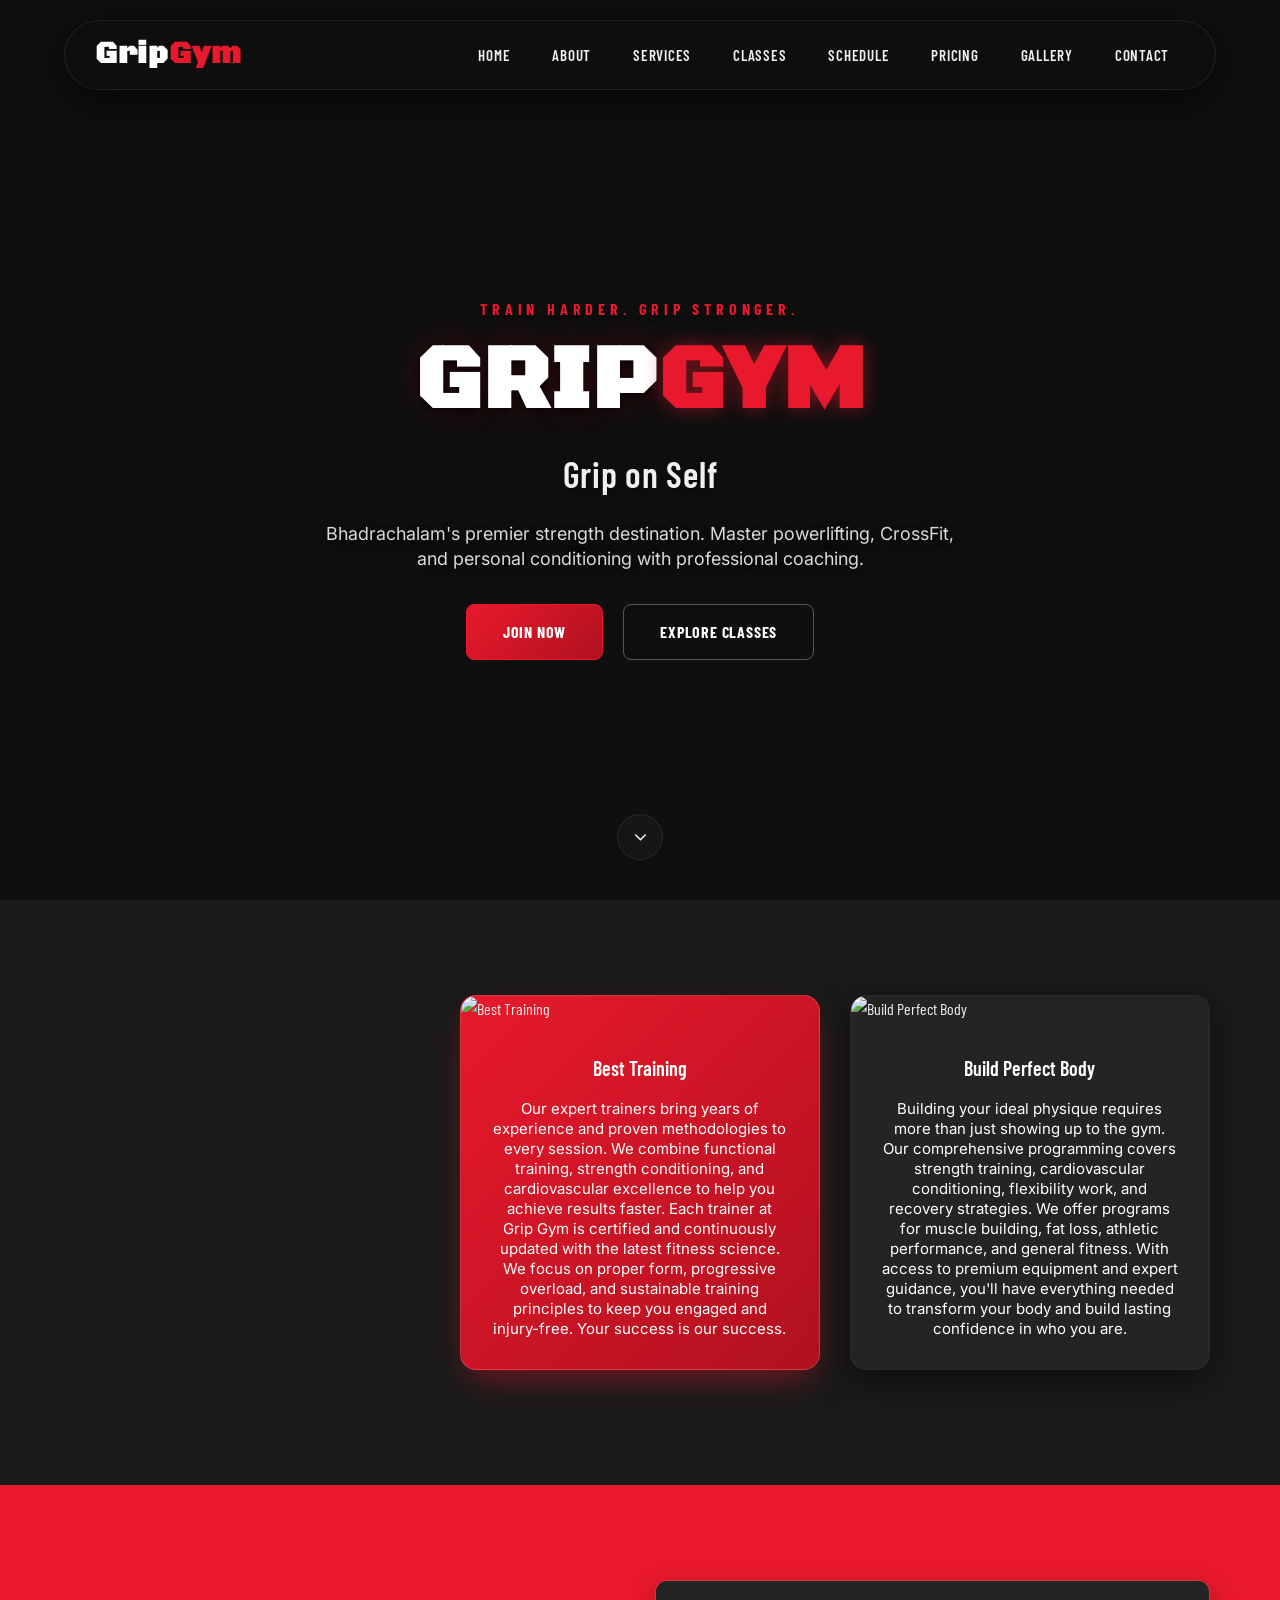
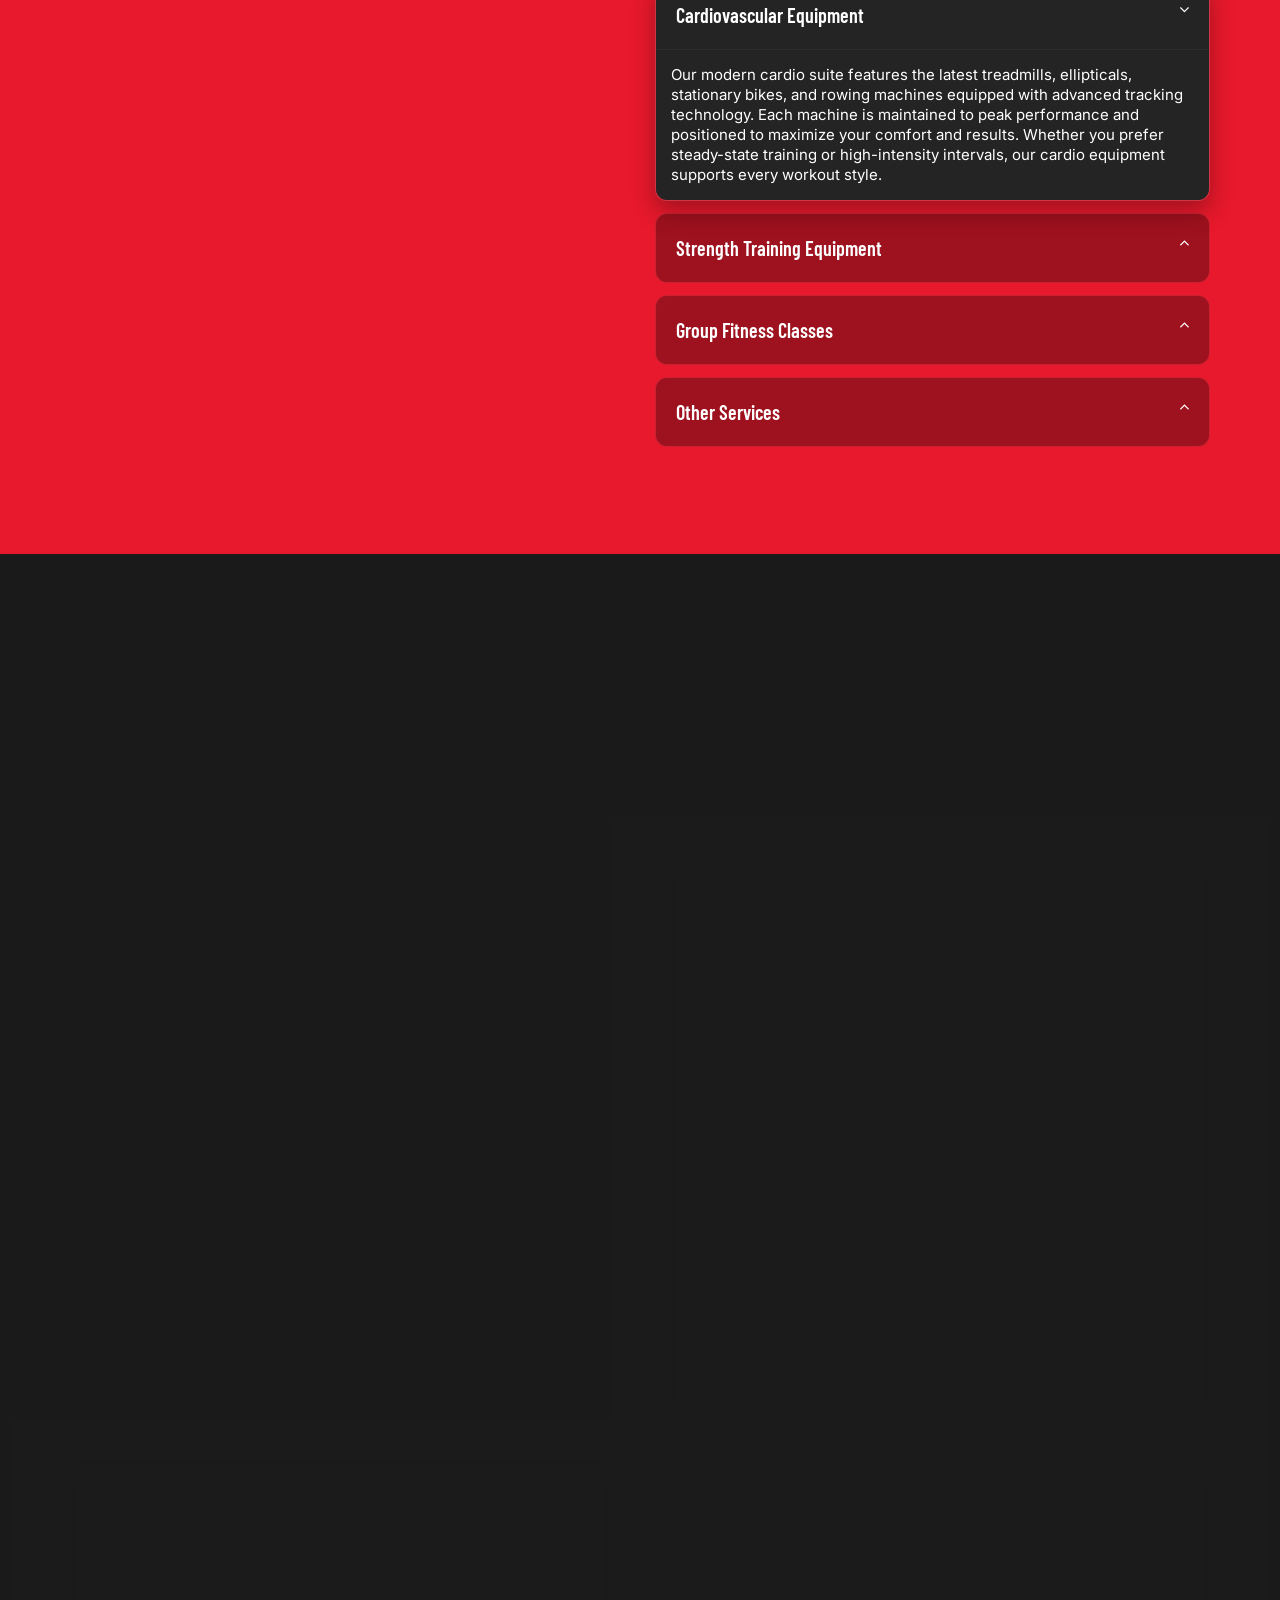
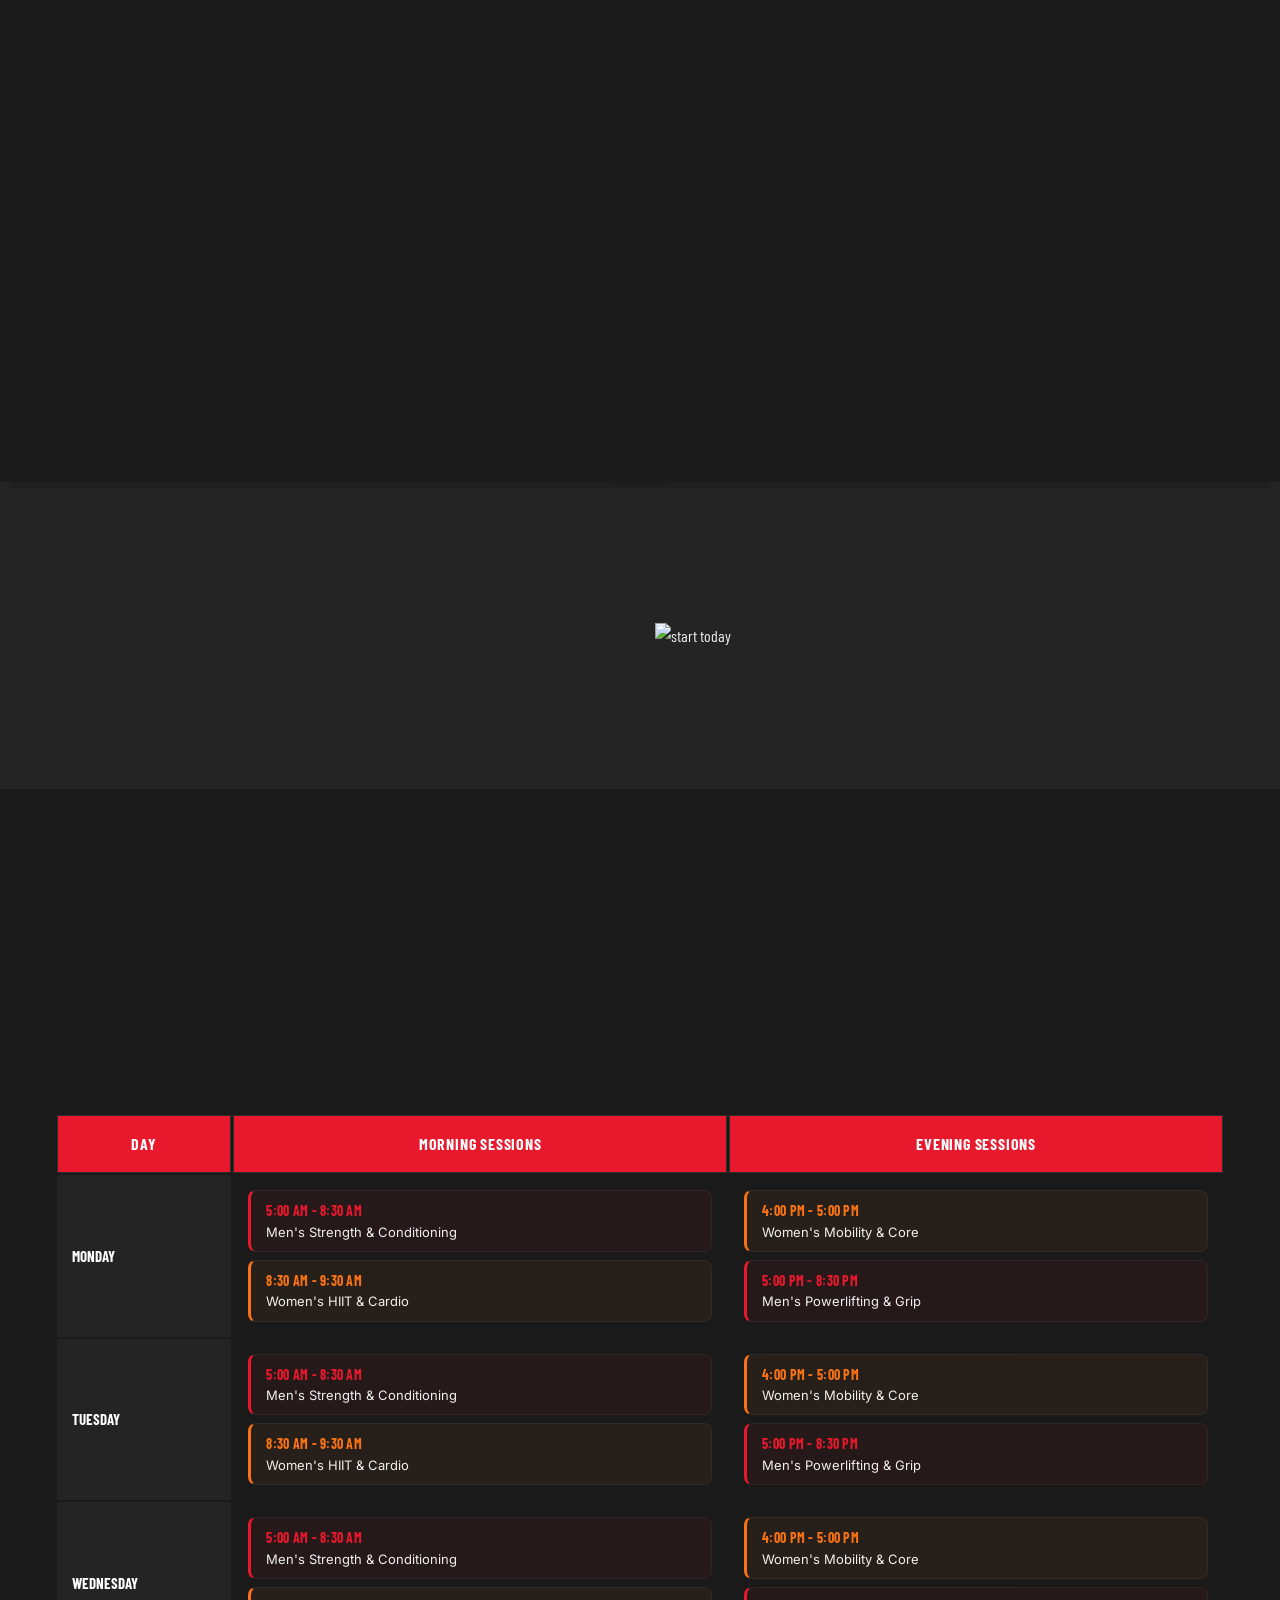
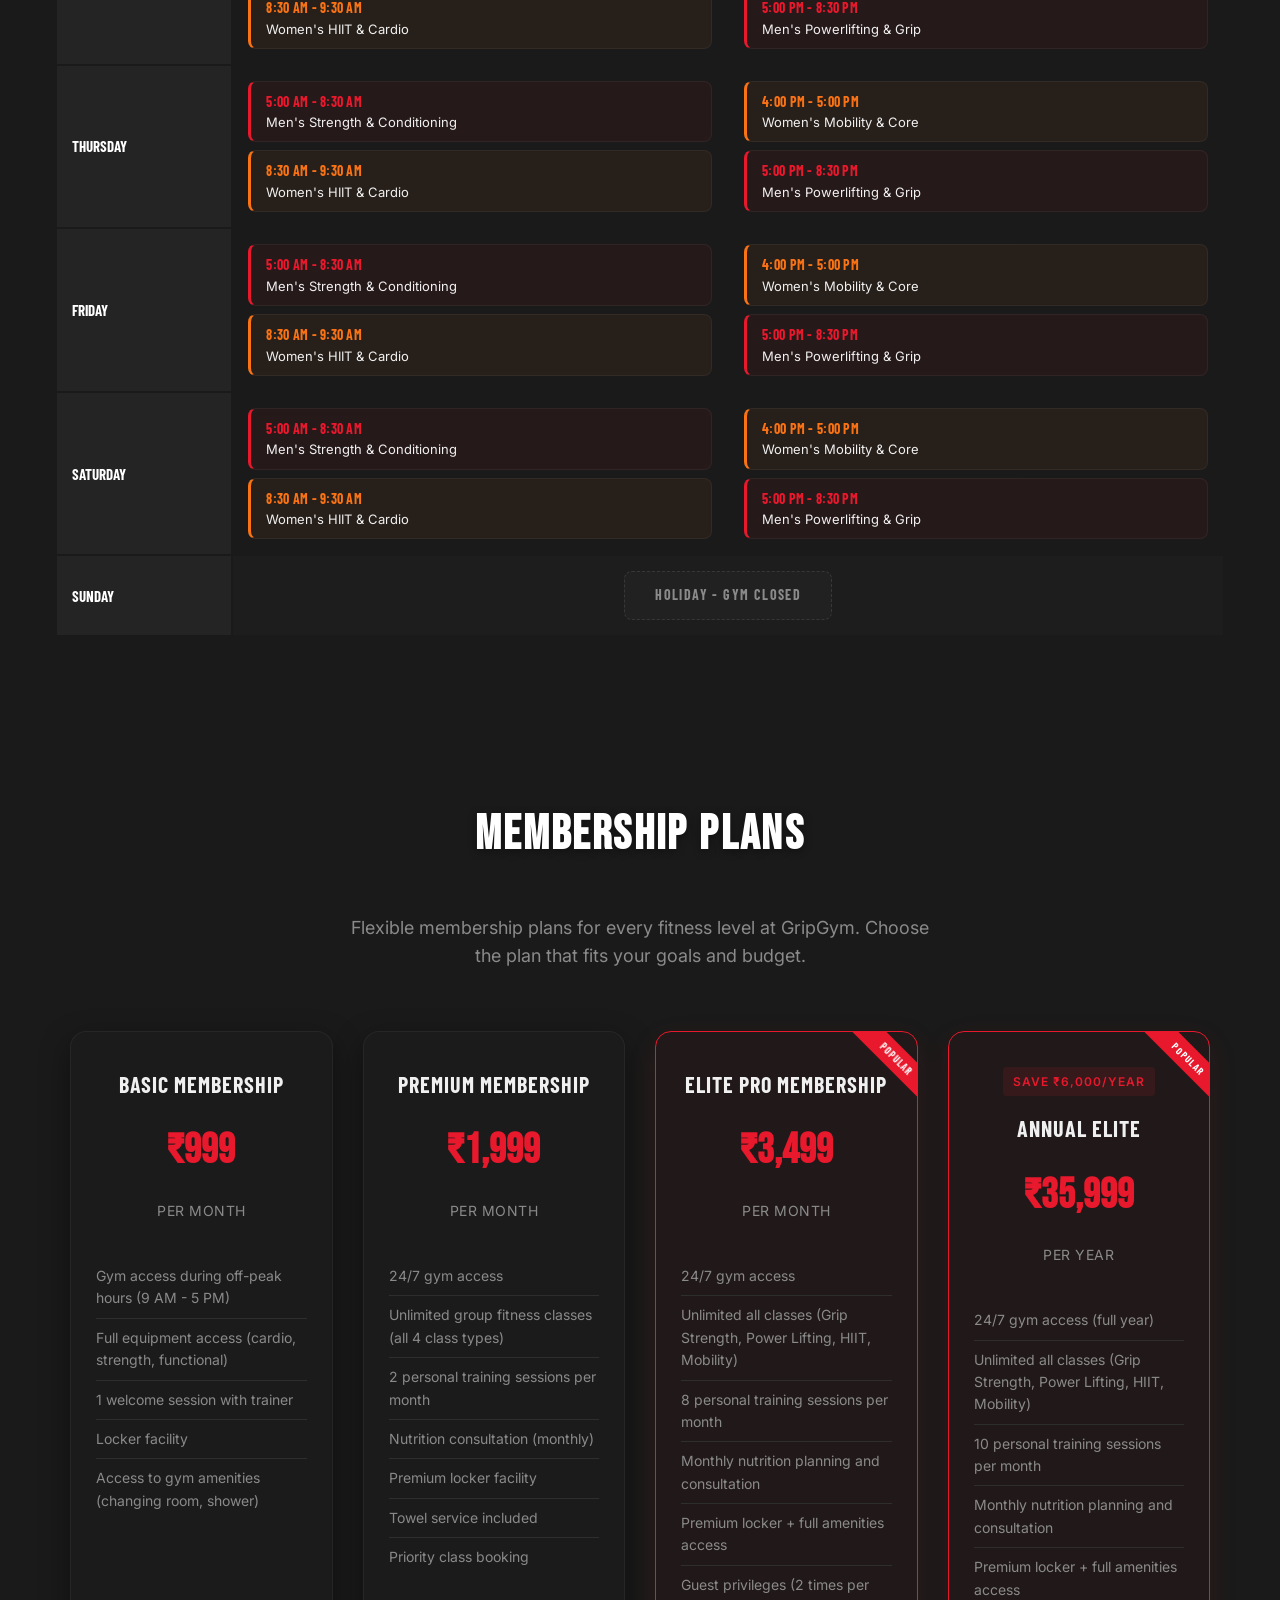
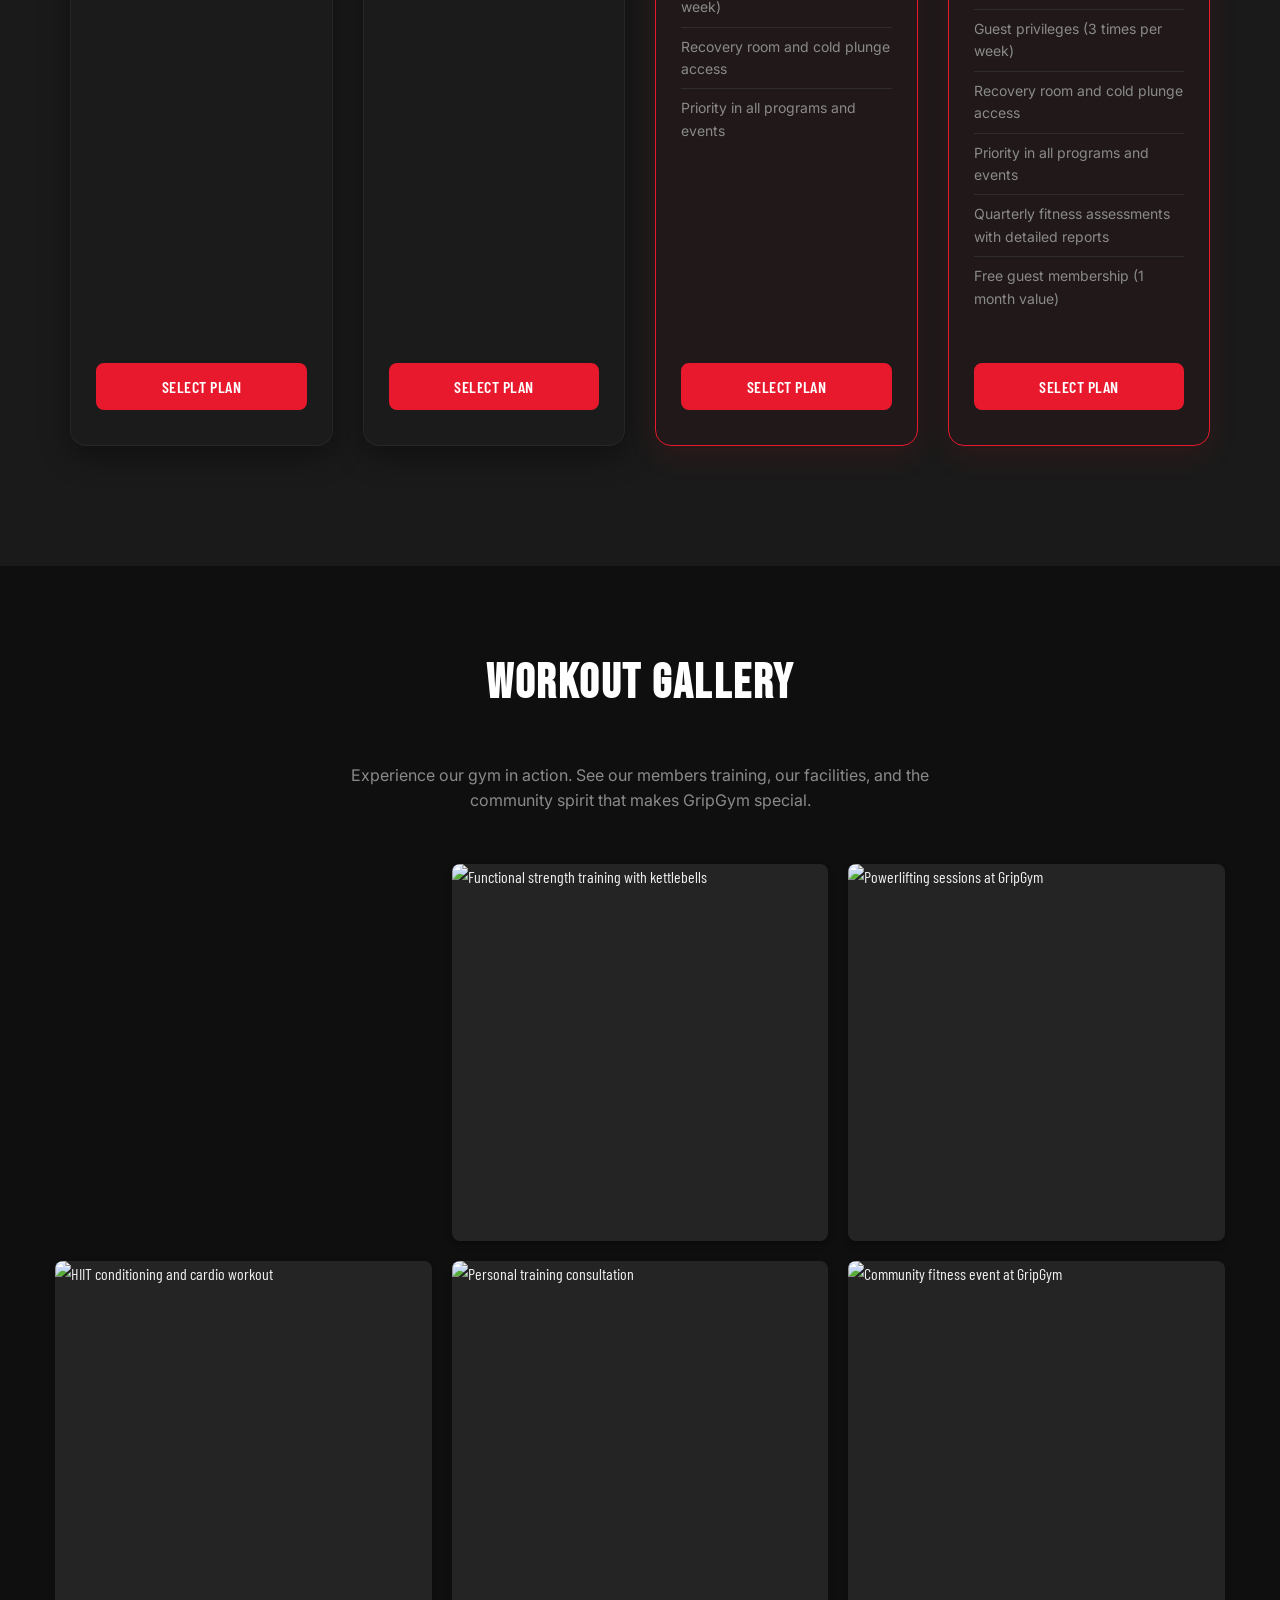
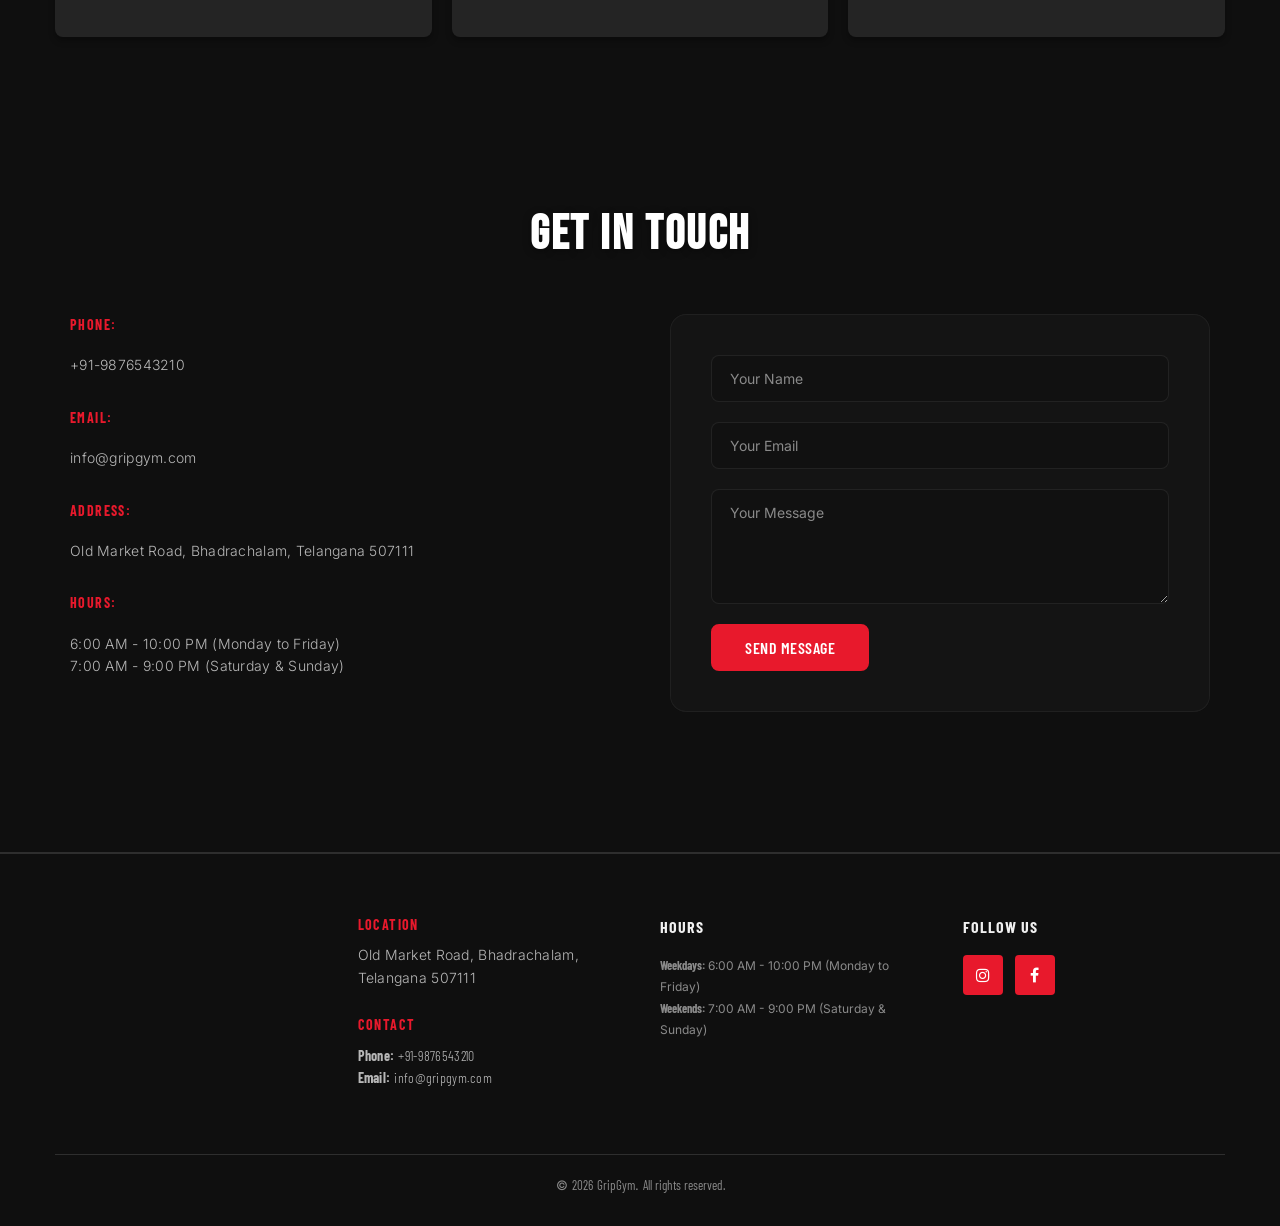
==== commit aaa6ac8c: "feat(design): modernize hero scroll arrow and add reciprocal MMA/Gym navigation badges" ====
--- a/index.html
+++ b/index.html
@@ -61,6 +61,11 @@
   <!-- Start Home -->
   <section class="home" id="home">
   	 <div class="container">
+  	 	  <div class="mma-badge wow fadeInUp" data-wow-delay="0.3s">
+  	 	  	  <span class="badge-tag">NEW</span>
+  	 	  	  <span class="badge-text">Looking for combat sports?</span>
+  	 	  	  <a href="mma" class="badge-link">Explore GRIPMMA <i class="fa fa-angle-right"></i></a>
+  	 	  </div>
   	 	  <span class="hero-tagline wow fadeInUp" data-wow-delay="0.4s" id="hero-tagline"></span>
   	 	  <h1 class="wow fadeInUp" data-wow-delay="0.6s" id="hero-title"></h1>
   	 	  <h2 class="hero-subtitle wow fadeInUp" data-wow-delay="0.7s" id="hero-subtitle"></h2>
--- a/css/style.css
+++ b/css/style.css
@@ -251,31 +251,134 @@
 	transform: translate3d(-1000px, -1000px, 0); /* Start offscreen */
 }
 
-.home .go-down{
+.home .go-down {
   position: absolute;
-  bottom: 50px;
-  width: 26px;
-  height:40px;
-  border:1px solid #ffffff;
-  display: block;
-  border-radius:4px;
-  text-align: center;
-  left:50%;
-  margin-left: -13px;
-  z-index: 3; /* Ensure it floats above the animated bg */
-}
-.home .go-down .fa{
-	color:#ffffff;
-	-webkit-animation: goDown 1s ease infinite;
-	animation: goDown 1s ease infinite;
-}
-@-webkit-keyframes goDown{
-	0%{transform: translateY(0);opacity:.5}
-	100%{transform: translateY(10px);}
-}
-@keyframes goDown{
-	0%{transform: translateY(0);opacity:.5}
-	100%{transform: translateY(10px);}
+  bottom: 40px;
+  width: 46px;
+  height: 46px;
+  background: rgba(255, 255, 255, 0.03);
+  backdrop-filter: blur(8px);
+  -webkit-backdrop-filter: blur(8px);
+  border: 1px solid rgba(255, 255, 255, 0.08);
+  border-radius: 50%;
+  display: flex;
+  align-items: center;
+  justify-content: center;
+  left: 50%;
+  transform: translateX(-50%);
+  z-index: 3;
+  transition: all 0.3s cubic-bezier(0.4, 0, 0.2, 1);
+  text-decoration: none;
+}
+
+.home .go-down:hover {
+  background: rgba(255, 255, 255, 0.08);
+  border-color: var(--color-primary);
+  box-shadow: 0 0 20px var(--color-primary-alpha, rgba(232, 25, 44, 0.2));
+  transform: translateX(-50%) translateY(-2px);
+}
+
+.home .go-down .fa {
+  color: var(--color-text-base);
+  font-size: 1.25rem;
+  transition: color 0.3s ease;
+  -webkit-animation: goDownModern 1.8s ease-in-out infinite;
+  animation: goDownModern 1.8s ease-in-out infinite;
+}
+
+.home .go-down:hover .fa {
+  color: var(--color-primary);
+}
+
+@-webkit-keyframes goDownModern {
+  0% { transform: translateY(-3px); opacity: 0.6; }
+  50% { transform: translateY(3px); opacity: 1; }
+  100% { transform: translateY(-3px); opacity: 0.6; }
+}
+
+@keyframes goDownModern {
+  0% { transform: translateY(-3px); opacity: 0.6; }
+  50% { transform: translateY(3px); opacity: 1; }
+  100% { transform: translateY(-3px); opacity: 0.6; }
+}
+
+/* Modern MMA Redirect Badge */
+.mma-badge {
+  display: inline-flex;
+  align-items: center;
+  gap: 12px;
+  background: rgba(255, 255, 255, 0.03);
+  backdrop-filter: blur(8px);
+  -webkit-backdrop-filter: blur(8px);
+  border: 1px solid rgba(255, 255, 255, 0.08);
+  border-radius: 100px;
+  padding: 6px 16px 6px 8px;
+  margin-bottom: 8px;
+  align-self: flex-start;
+  transition: all 0.3s cubic-bezier(0.4, 0, 0.2, 1);
+}
+
+.mma-badge:hover {
+  background: rgba(255, 255, 255, 0.06);
+  border-color: var(--color-primary);
+  box-shadow: 0 0 15px var(--color-primary-alpha, rgba(232, 25, 44, 0.15));
+  transform: translateY(-1px);
+}
+
+.mma-badge .badge-tag {
+  background: var(--color-primary);
+  color: var(--color-text-on-accent);
+  font-family: var(--font-heading);
+  font-weight: 700;
+  font-size: 0.75rem;
+  letter-spacing: 0.05em;
+  padding: 3px 10px;
+  border-radius: 100px;
+  text-transform: uppercase;
+}
+
+.mma-badge .badge-text {
+  color: var(--color-text-muted);
+  font-family: var(--font-body);
+  font-size: 0.875rem;
+  font-weight: 500;
+}
+
+.mma-badge .badge-link {
+  color: var(--color-text-base);
+  font-family: var(--font-body);
+  font-size: 0.875rem;
+  font-weight: 600;
+  text-decoration: none;
+  display: inline-flex;
+  align-items: center;
+  gap: 6px;
+  transition: color 0.2s ease;
+}
+
+.mma-badge .badge-link:hover {
+  color: var(--color-primary);
+}
+
+.mma-badge .badge-link i {
+  font-size: 0.875rem;
+  transition: transform 0.2s ease;
+}
+
+.mma-badge:hover .badge-link i {
+  transform: translateX(4px);
+}
+
+@media (max-width: 575px) {
+  .mma-badge {
+    flex-wrap: wrap;
+    padding: 8px 12px;
+    border-radius: 16px;
+    gap: 8px;
+  }
+  .mma-badge .badge-text {
+    width: 100%;
+  }
 }
 .home .container{
   -webkit-display: flex;
@@ -2514,7 +2617,7 @@
 }
 
 .schedule-table .men-slot {
-  background: rgba(232, 25, 44, 0.06);
+  background: var(--color-primary-alpha, rgba(232, 25, 44, 0.06));
   border-left: 3px solid var(--color-primary);
   color: var(--color-text-base);
 }
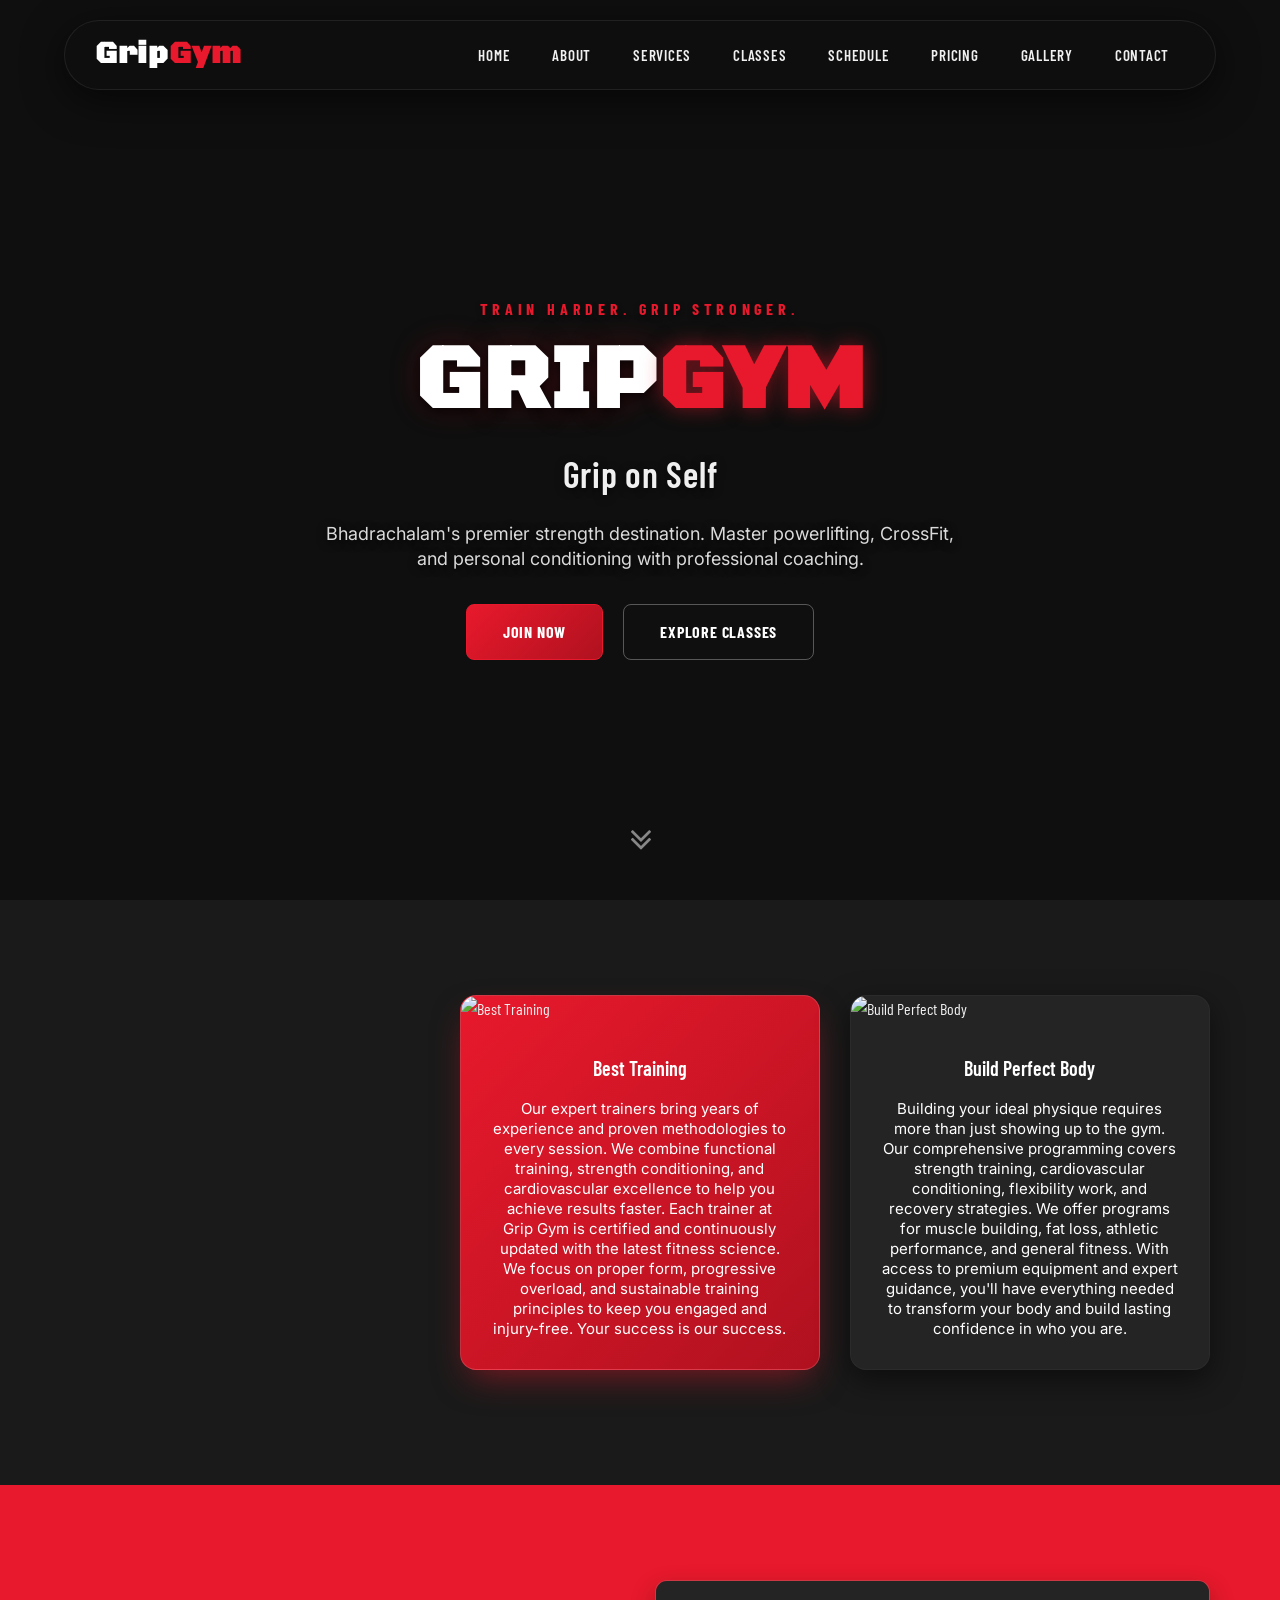
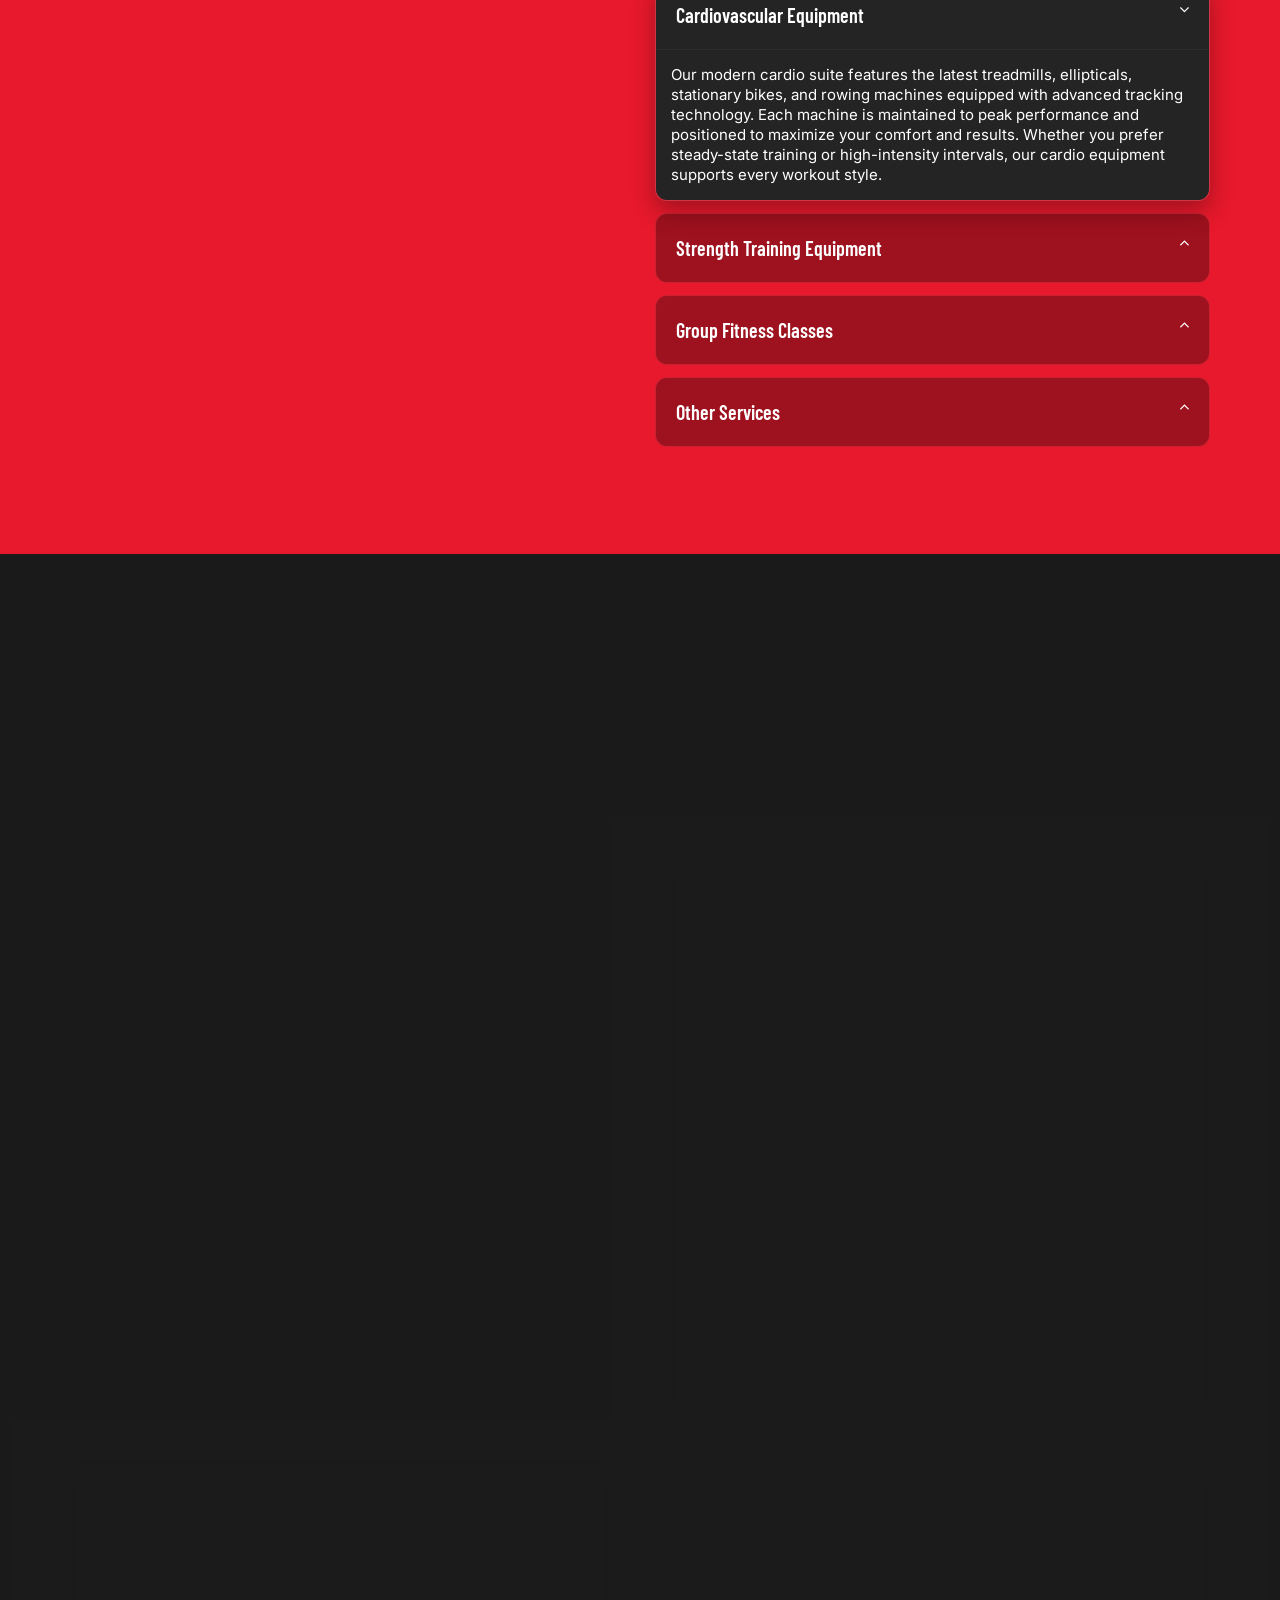
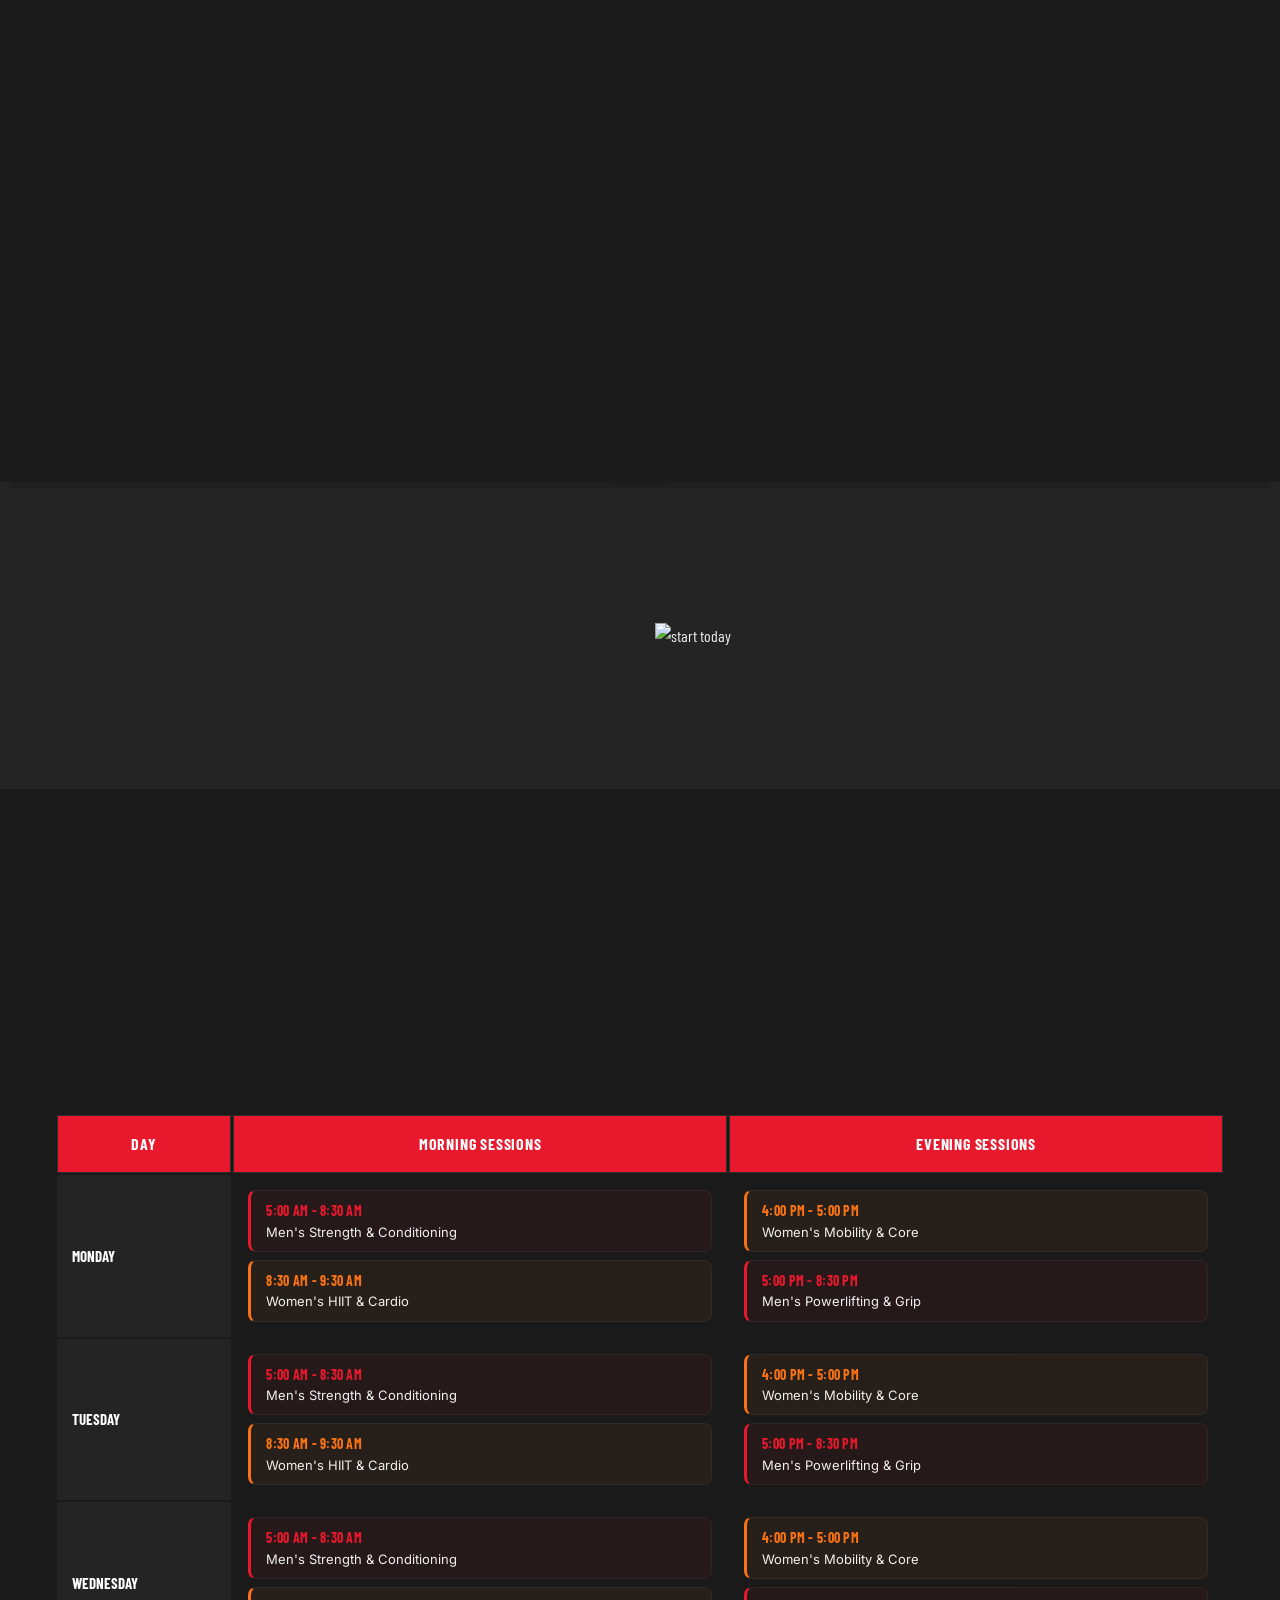
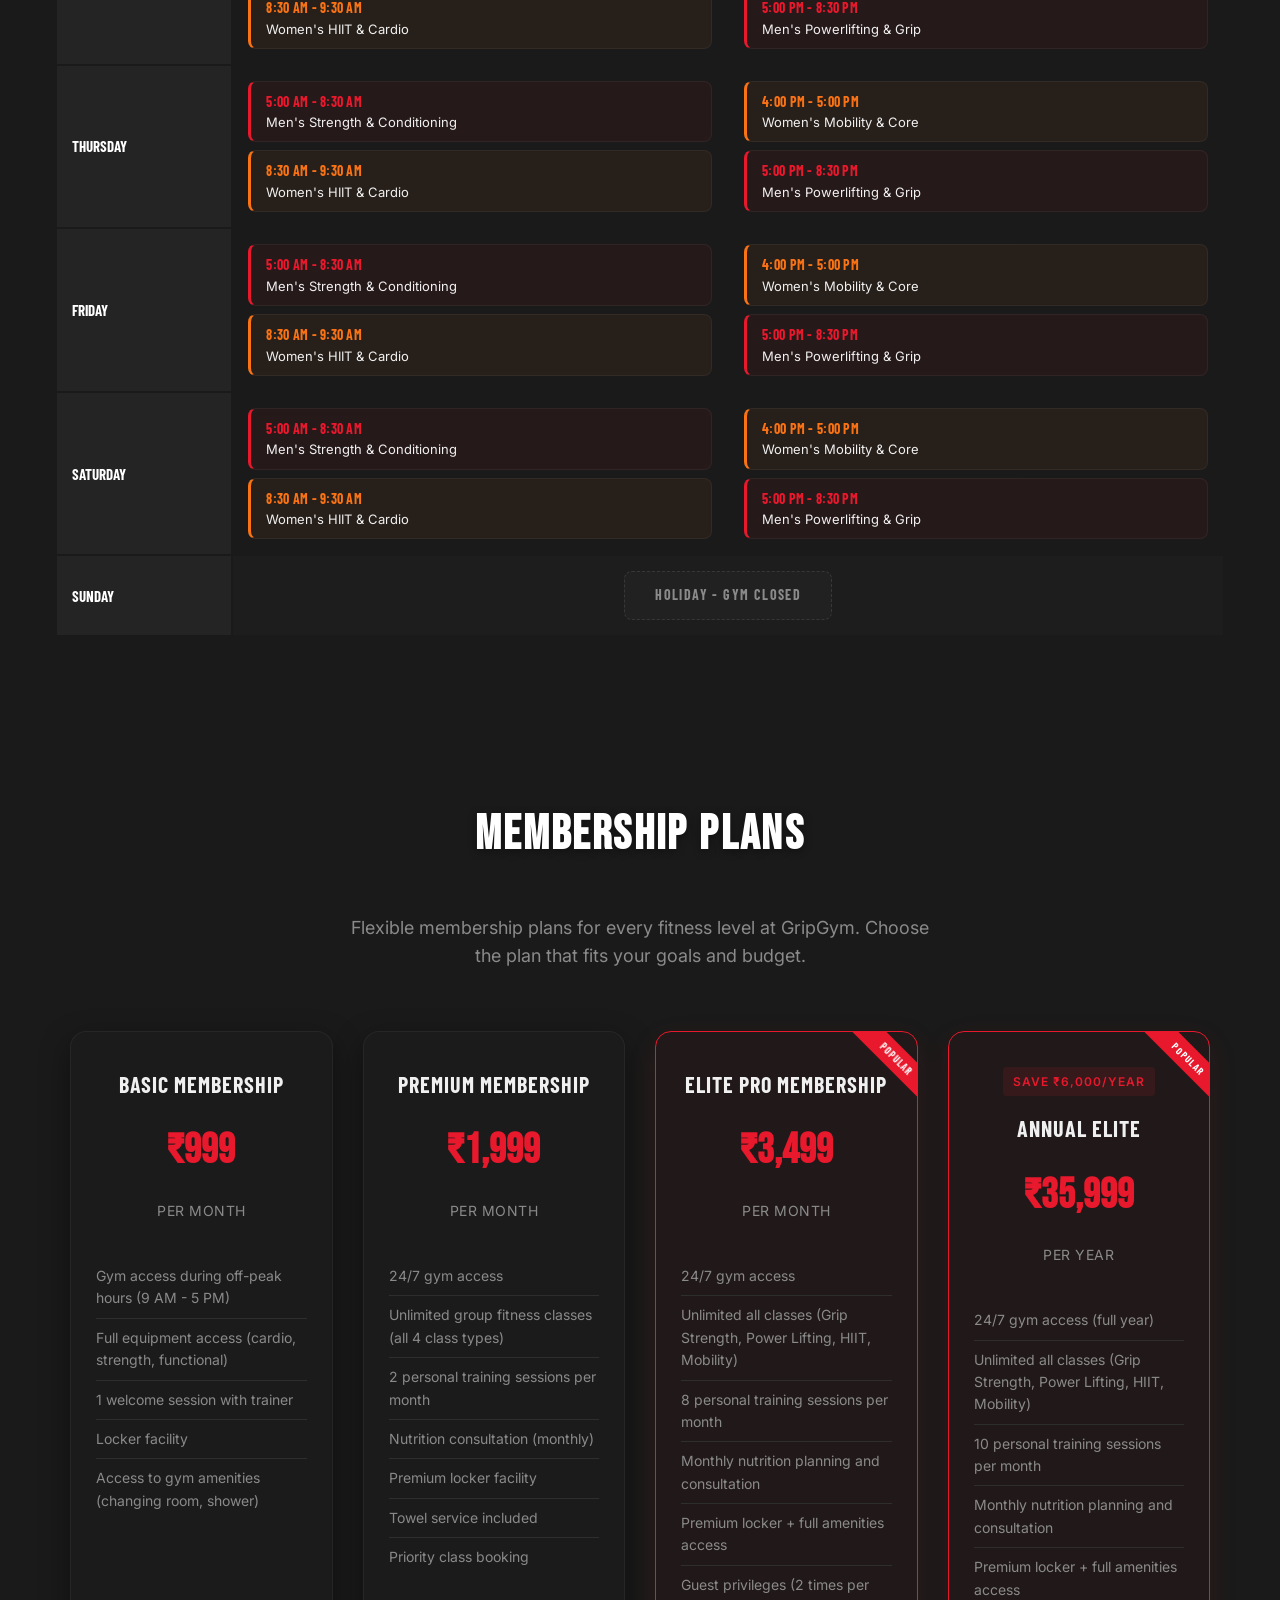
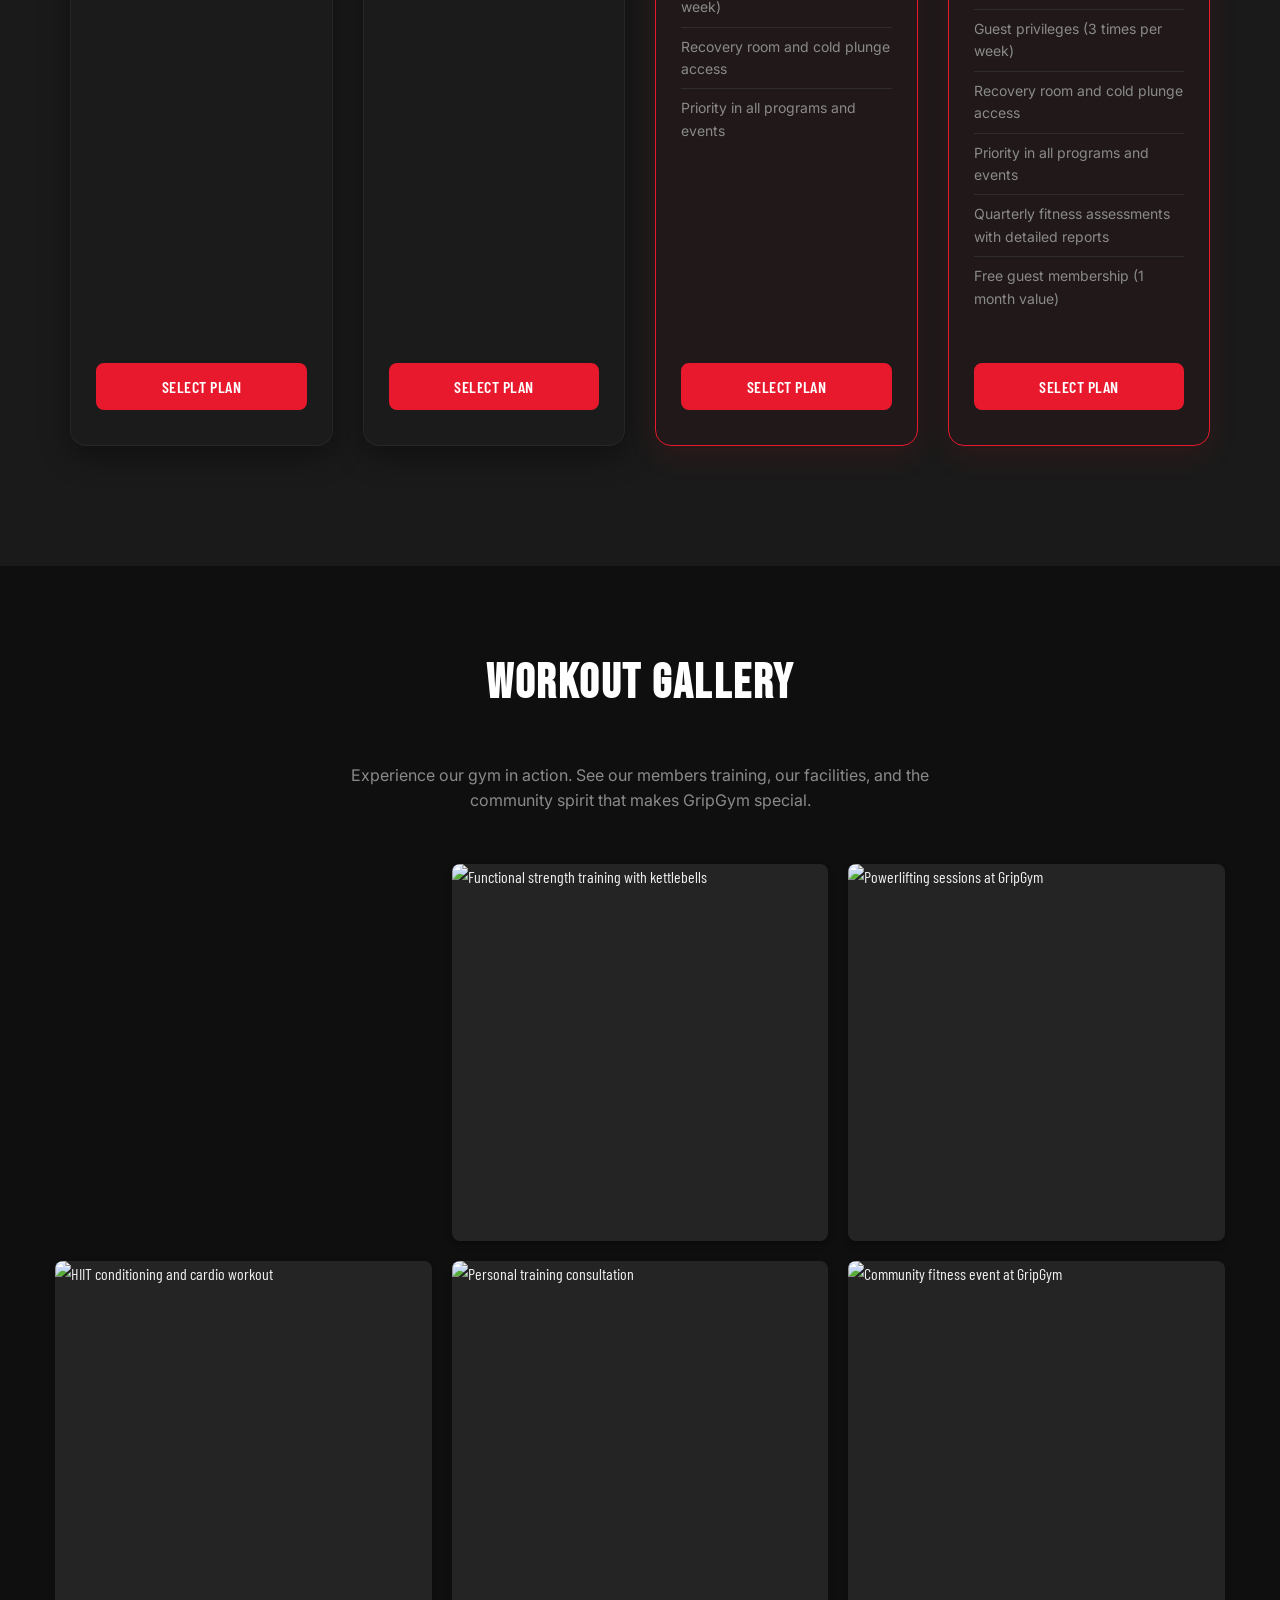
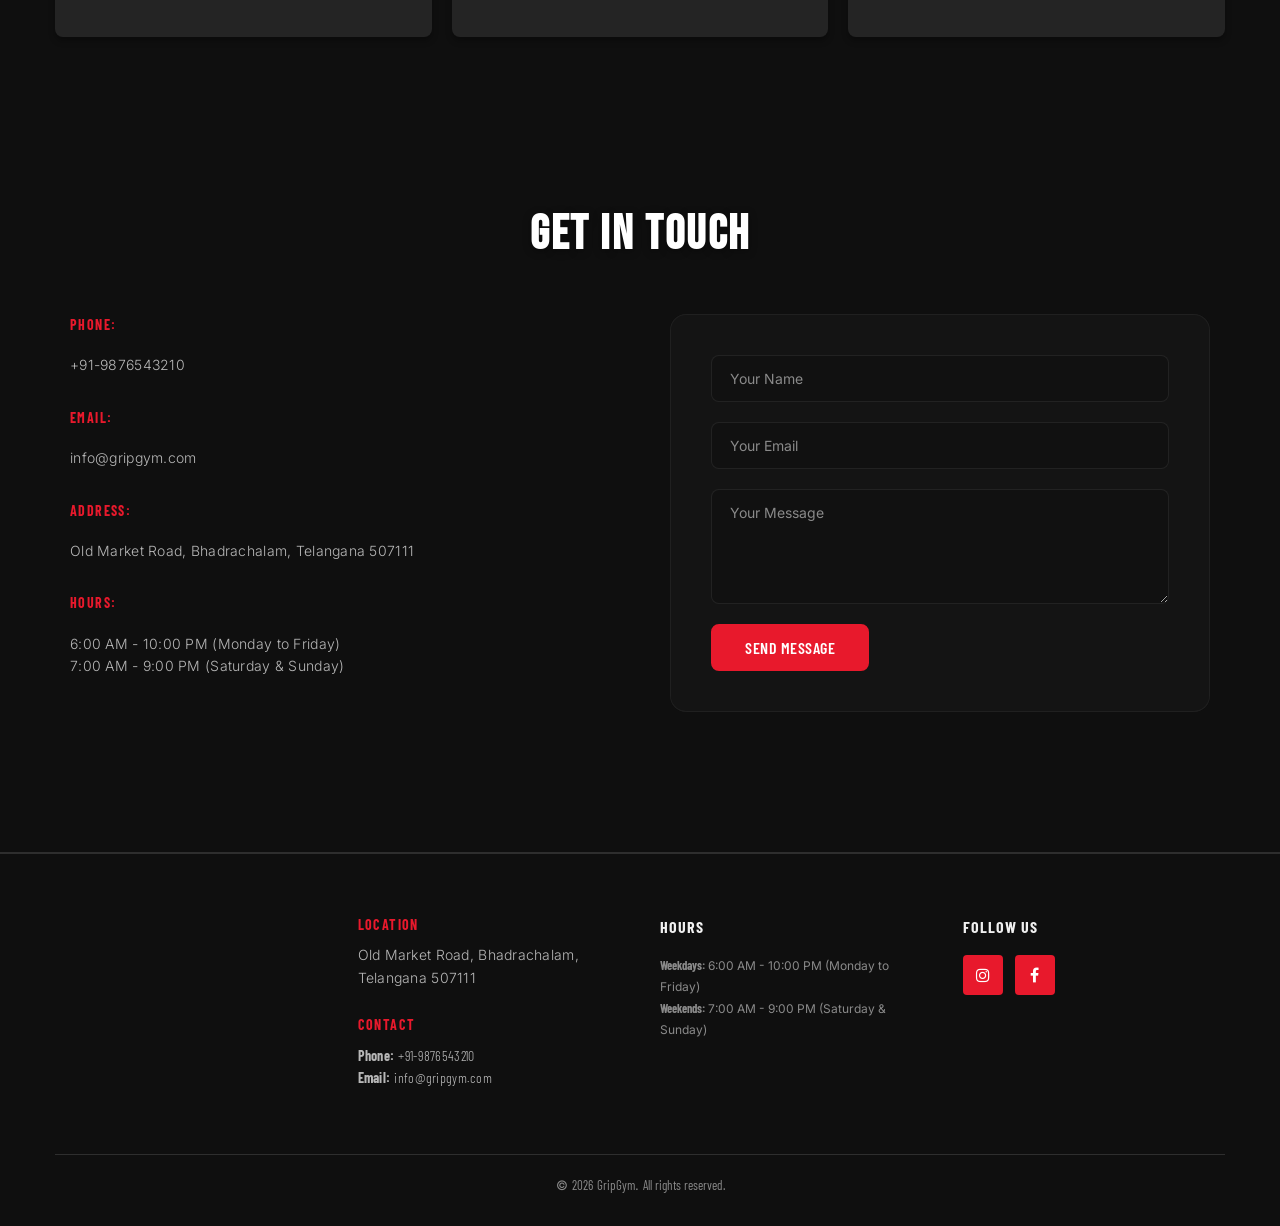
==== commit 6f161b7e: "feat(mma): center-align mma hero layout and strip box around futuristic down arrow" ====
--- a/index.html
+++ b/index.html
@@ -74,7 +74,7 @@
   	 </div>
   	  <!-- go down -->
   	      <a href="#about" class="go-down wow fadeIn" data-wow-delay="1.4s">
-  	      	  <i class="fa fa-angle-down" aria-hidden="true"></i>
+  	      	  <i class="fa fa-angle-double-down" aria-hidden="true"></i>
   	      </a>
   	  <!-- go down -->
   </section>
--- a/css/style.css
+++ b/css/style.css
@@ -254,52 +254,46 @@
 .home .go-down {
   position: absolute;
   bottom: 40px;
-  width: 46px;
-  height: 46px;
-  background: rgba(255, 255, 255, 0.03);
-  backdrop-filter: blur(8px);
-  -webkit-backdrop-filter: blur(8px);
-  border: 1px solid rgba(255, 255, 255, 0.08);
-  border-radius: 50%;
-  display: flex;
-  align-items: center;
-  justify-content: center;
   left: 50%;
   transform: translateX(-50%);
   z-index: 3;
-  transition: all 0.3s cubic-bezier(0.4, 0, 0.2, 1);
   text-decoration: none;
+  background: none !important;
+  border: none !important;
+  box-shadow: none !important;
+  backdrop-filter: none !important;
+  -webkit-backdrop-filter: none !important;
+  display: inline-block;
+  transition: all 0.3s ease;
 }
 
 .home .go-down:hover {
-  background: rgba(255, 255, 255, 0.08);
-  border-color: var(--color-primary);
-  box-shadow: 0 0 20px var(--color-primary-alpha, rgba(232, 25, 44, 0.2));
-  transform: translateX(-50%) translateY(-2px);
+  transform: translateX(-50%) scale(1.2);
 }
 
 .home .go-down .fa {
-  color: var(--color-text-base);
-  font-size: 1.25rem;
-  transition: color 0.3s ease;
-  -webkit-animation: goDownModern 1.8s ease-in-out infinite;
-  animation: goDownModern 1.8s ease-in-out infinite;
+  color: rgba(255, 255, 255, 0.5);
+  font-size: 2.25rem;
+  transition: all 0.3s ease;
+  -webkit-animation: goDownFuturistic 2s infinite ease-in-out;
+  animation: goDownFuturistic 2s infinite ease-in-out;
 }
 
 .home .go-down:hover .fa {
   color: var(--color-primary);
-}
-
-@-webkit-keyframes goDownModern {
-  0% { transform: translateY(-3px); opacity: 0.6; }
-  50% { transform: translateY(3px); opacity: 1; }
-  100% { transform: translateY(-3px); opacity: 0.6; }
-}
-
-@keyframes goDownModern {
-  0% { transform: translateY(-3px); opacity: 0.6; }
-  50% { transform: translateY(3px); opacity: 1; }
-  100% { transform: translateY(-3px); opacity: 0.6; }
+  text-shadow: 0 0 20px var(--color-primary);
+}
+
+@-webkit-keyframes goDownFuturistic {
+  0% { transform: translateY(0); opacity: 0.4; text-shadow: none; }
+  50% { transform: translateY(8px); opacity: 1; text-shadow: 0 0 12px var(--color-primary-alpha, rgba(232, 25, 44, 0.5)); }
+  100% { transform: translateY(0); opacity: 0.4; text-shadow: none; }
+}
+
+@keyframes goDownFuturistic {
+  0% { transform: translateY(0); opacity: 0.4; text-shadow: none; }
+  50% { transform: translateY(8px); opacity: 1; text-shadow: 0 0 12px var(--color-primary-alpha, rgba(232, 25, 44, 0.5)); }
+  100% { transform: translateY(0); opacity: 0.4; text-shadow: none; }
 }
 
 /* Modern MMA Redirect Badge */
@@ -3130,5 +3124,19 @@
   }
 }
 
-
-
+/* Page-specific MMA Centering overrides */
+.mma-page .home .container {
+  align-items: center;
+  text-align: center;
+}
+
+.mma-page .home .mma-badge {
+  align-self: center;
+}
+
+.mma-page .home .hero-btn-group {
+  justify-content: center;
+}
+
+
+
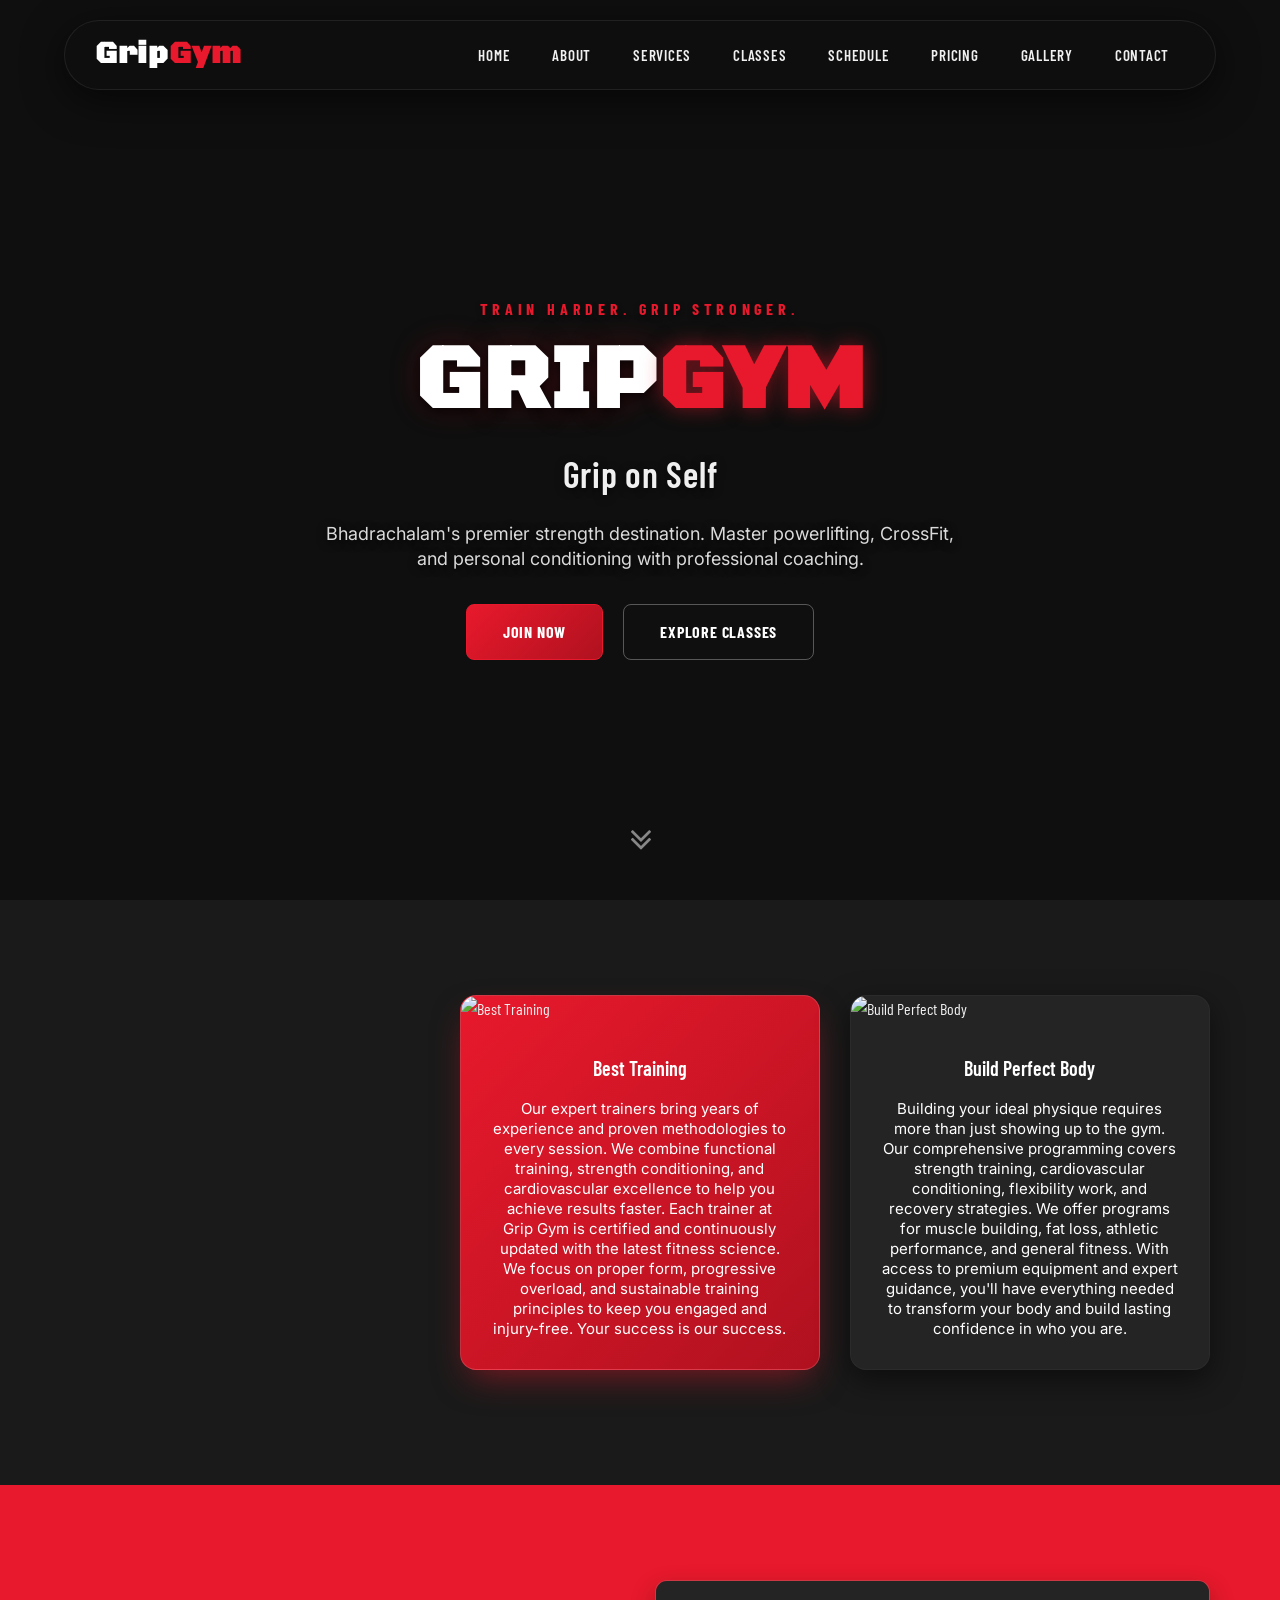
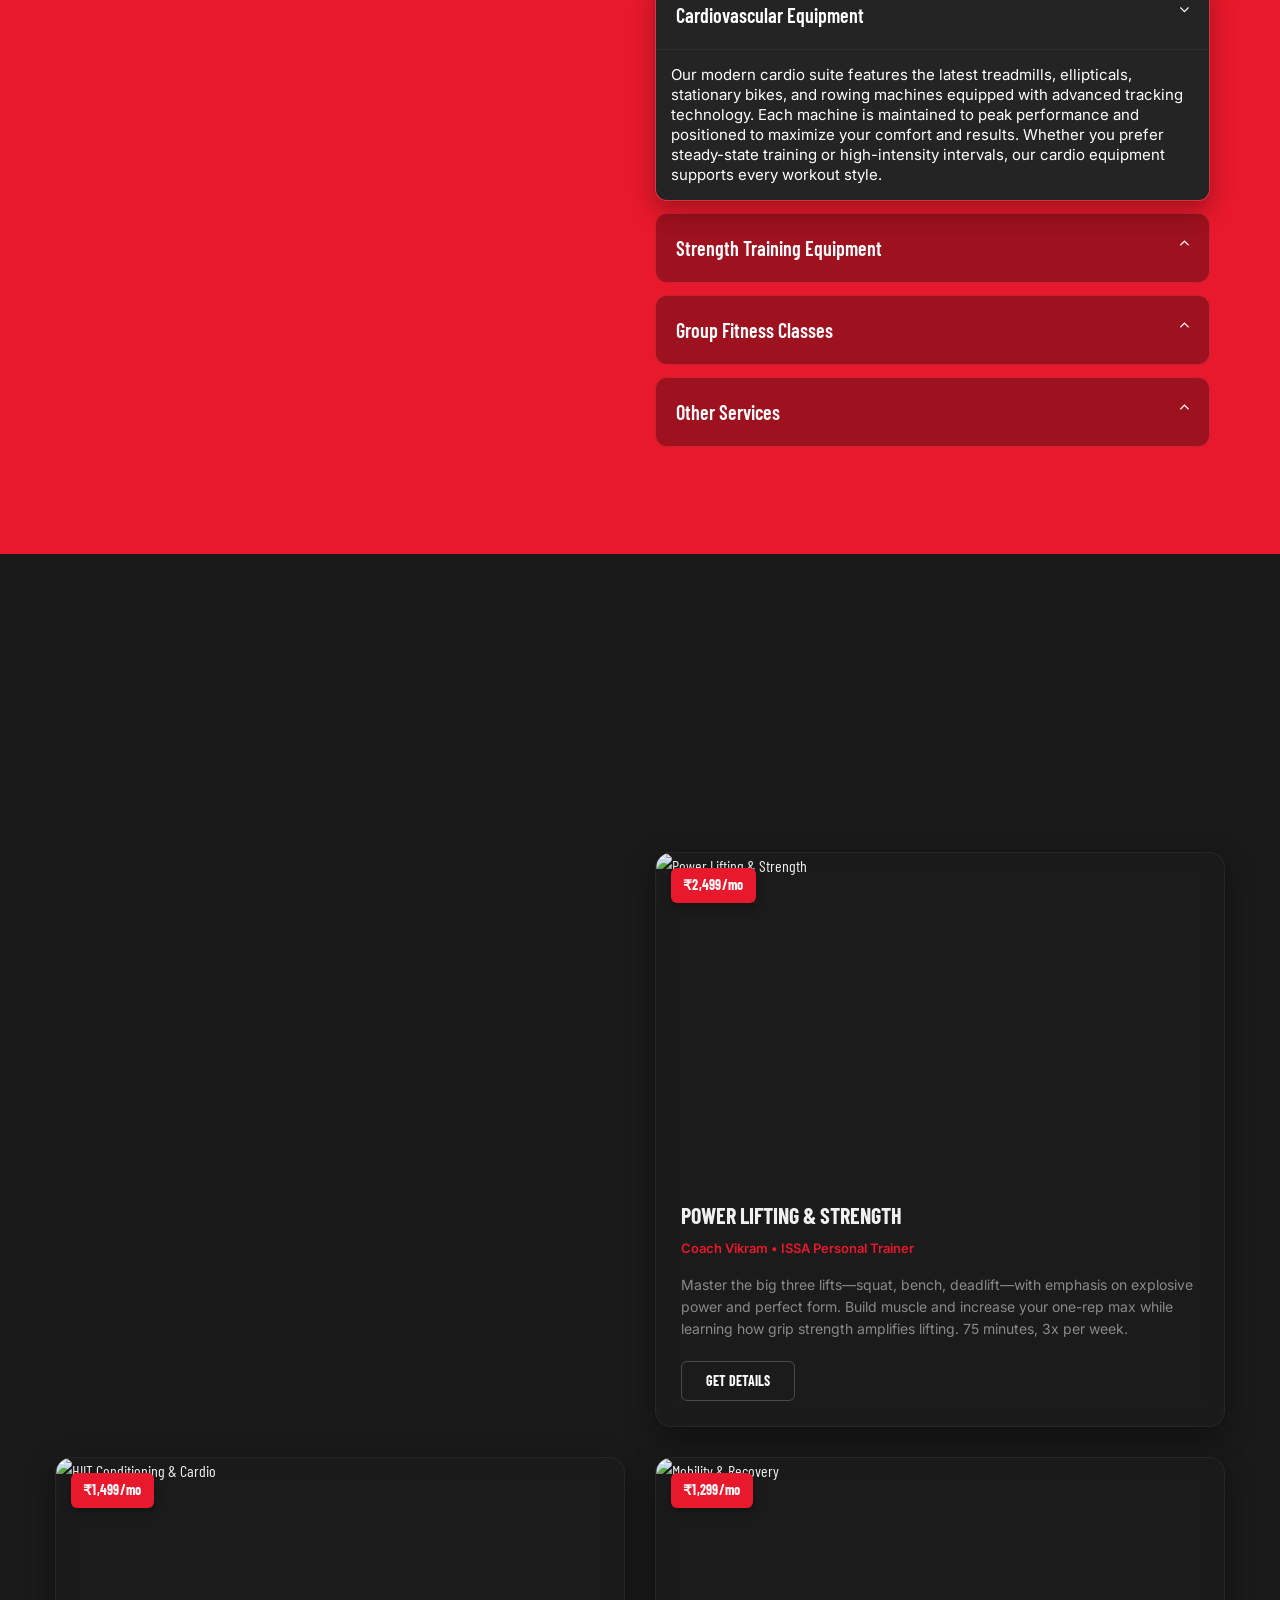
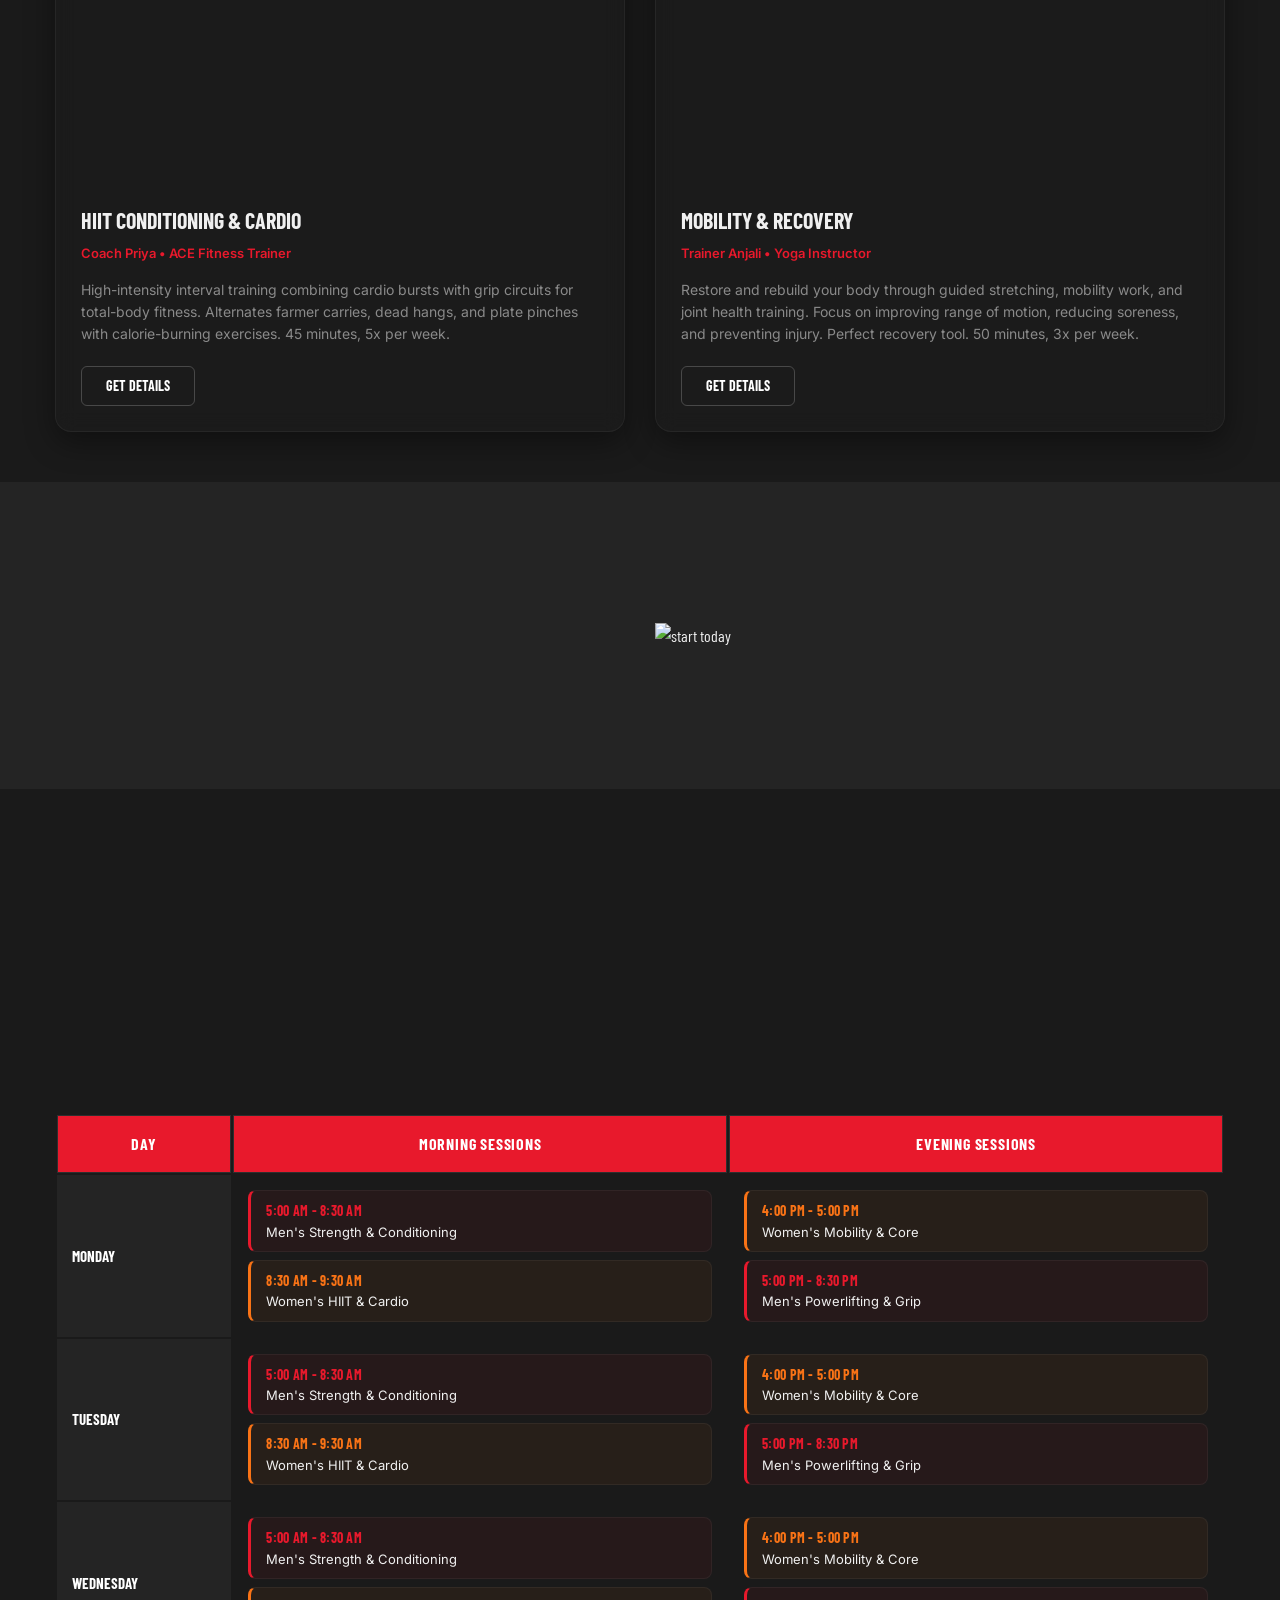
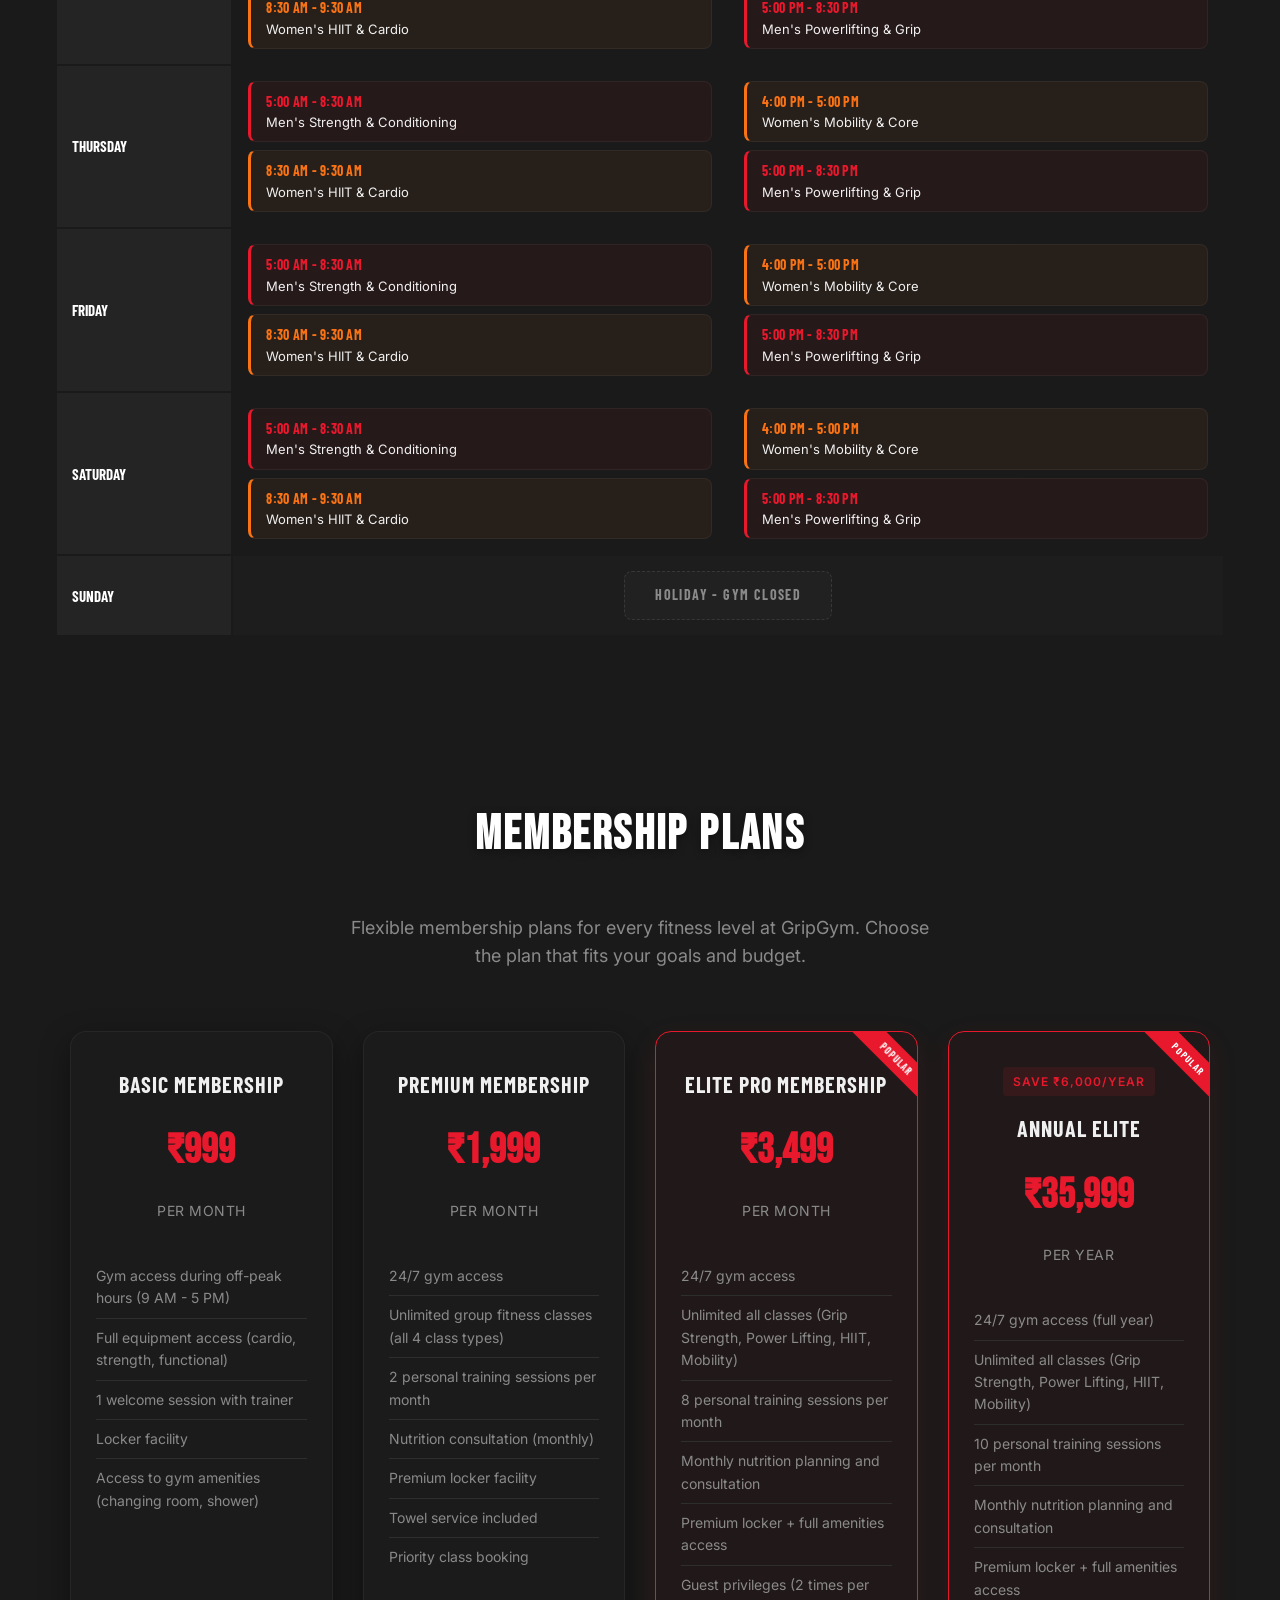
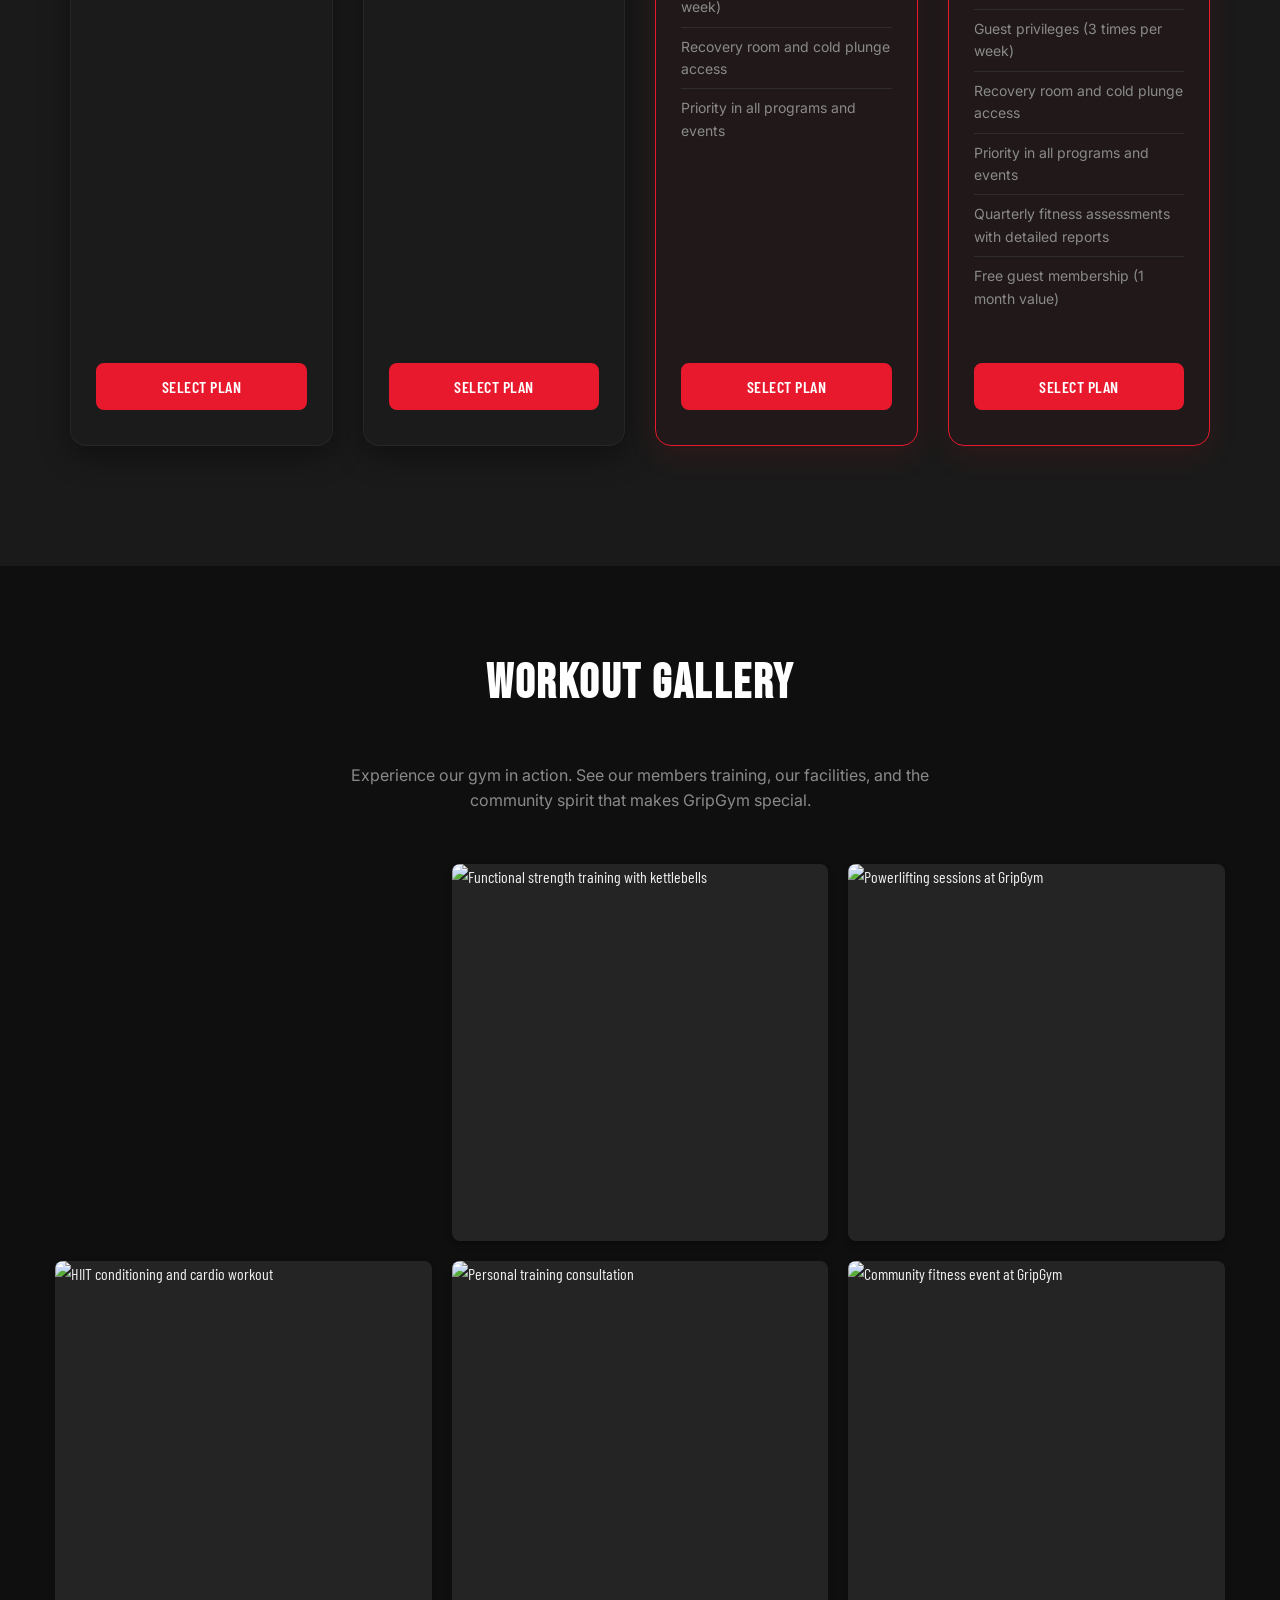
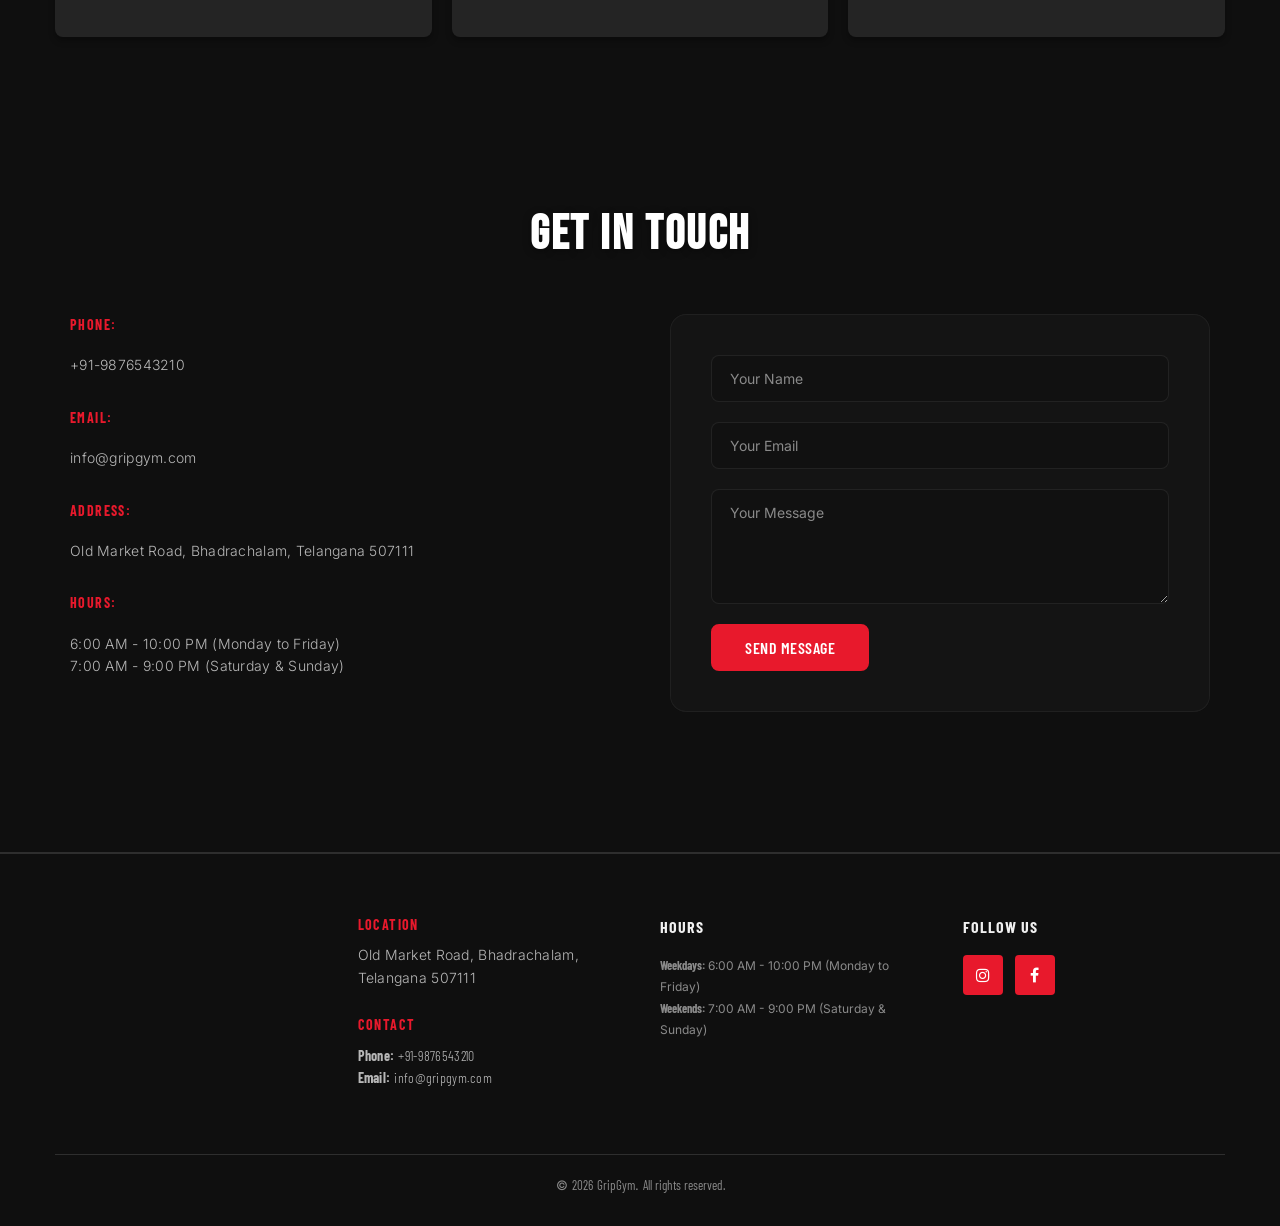
==== commit 4130b3a2: "feat(design): make the entire redirect badge box clickable" ====
--- a/index.html
+++ b/index.html
@@ -61,11 +61,11 @@
   <!-- Start Home -->
   <section class="home" id="home">
   	 <div class="container">
-  	 	  <div class="mma-badge wow fadeInUp" data-wow-delay="0.3s">
+  	 	  <a href="mma" class="mma-badge wow fadeInUp" data-wow-delay="0.3s">
   	 	  	  <span class="badge-tag">NEW</span>
   	 	  	  <span class="badge-text">Looking for combat sports?</span>
-  	 	  	  <a href="mma" class="badge-link">Explore GRIPMMA <i class="fa fa-angle-right"></i></a>
-  	 	  </div>
+  	 	  	  <span class="badge-link">Explore GRIPMMA <i class="fa fa-angle-right"></i></span>
+  	 	  </a>
   	 	  <span class="hero-tagline wow fadeInUp" data-wow-delay="0.4s" id="hero-tagline"></span>
   	 	  <h1 class="wow fadeInUp" data-wow-delay="0.6s" id="hero-title"></h1>
   	 	  <h2 class="hero-subtitle wow fadeInUp" data-wow-delay="0.7s" id="hero-subtitle"></h2>
--- a/css/style.css
+++ b/css/style.css
@@ -308,7 +308,9 @@
   border-radius: 100px;
   padding: 6px 16px 6px 8px;
   margin-bottom: 8px;
-  align-self: flex-start;
+  align-self: center;
+  text-decoration: none;
+  cursor: pointer;
   transition: all 0.3s cubic-bezier(0.4, 0, 0.2, 1);
 }
 
@@ -350,7 +352,7 @@
   transition: color 0.2s ease;
 }
 
-.mma-badge .badge-link:hover {
+.mma-badge:hover .badge-link {
   color: var(--color-primary);
 }
 
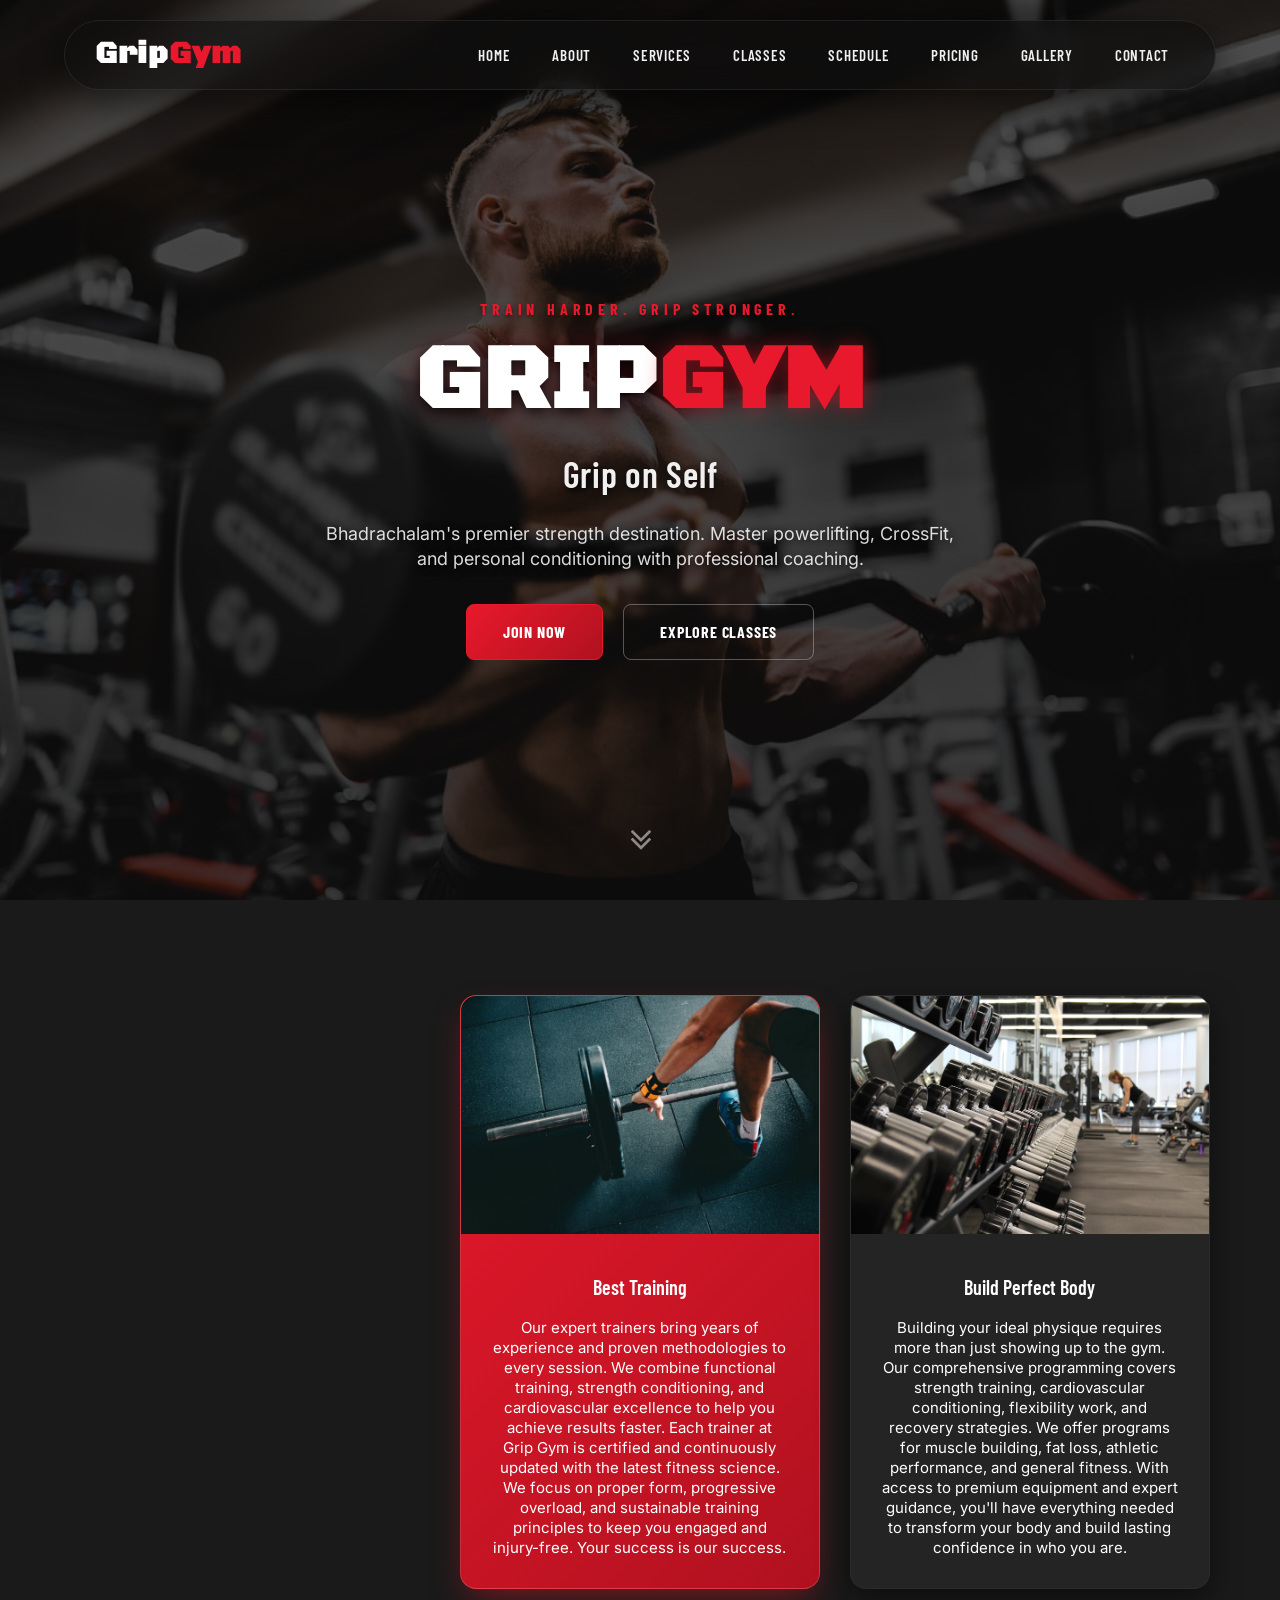
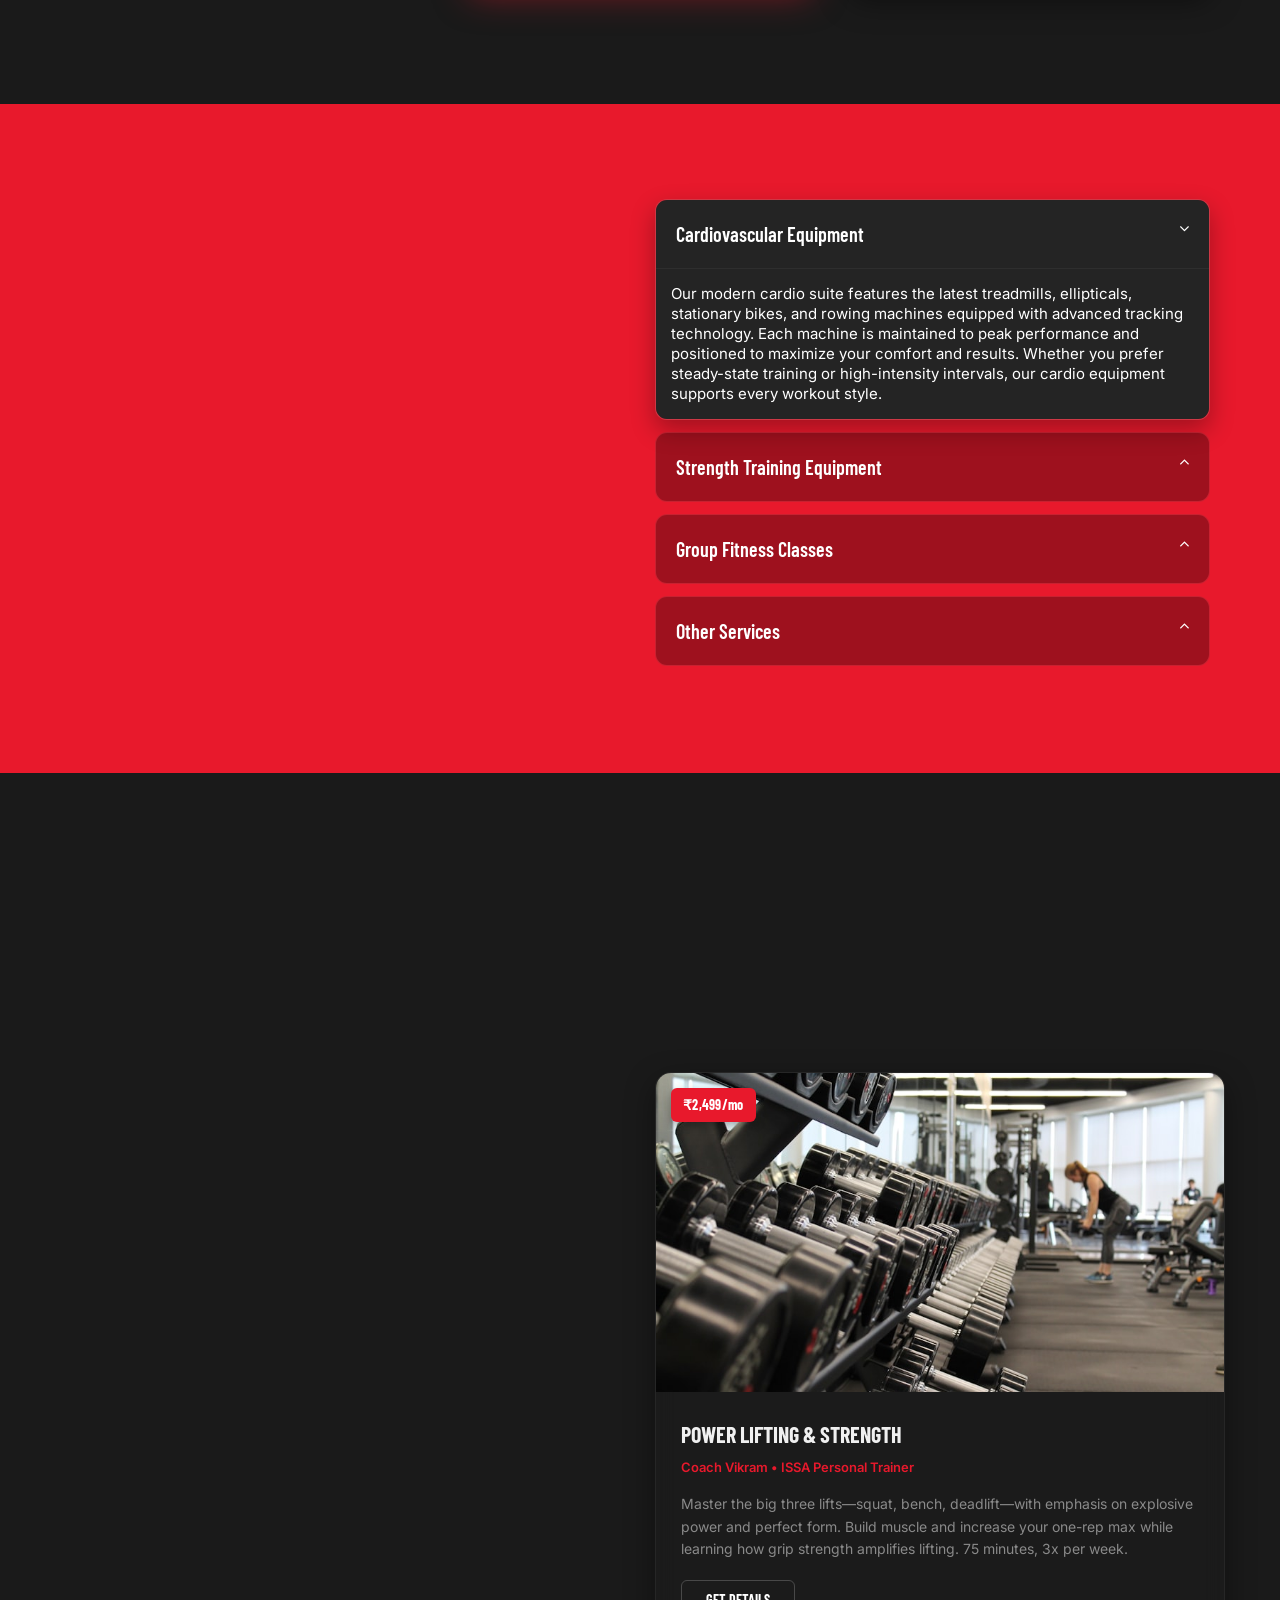
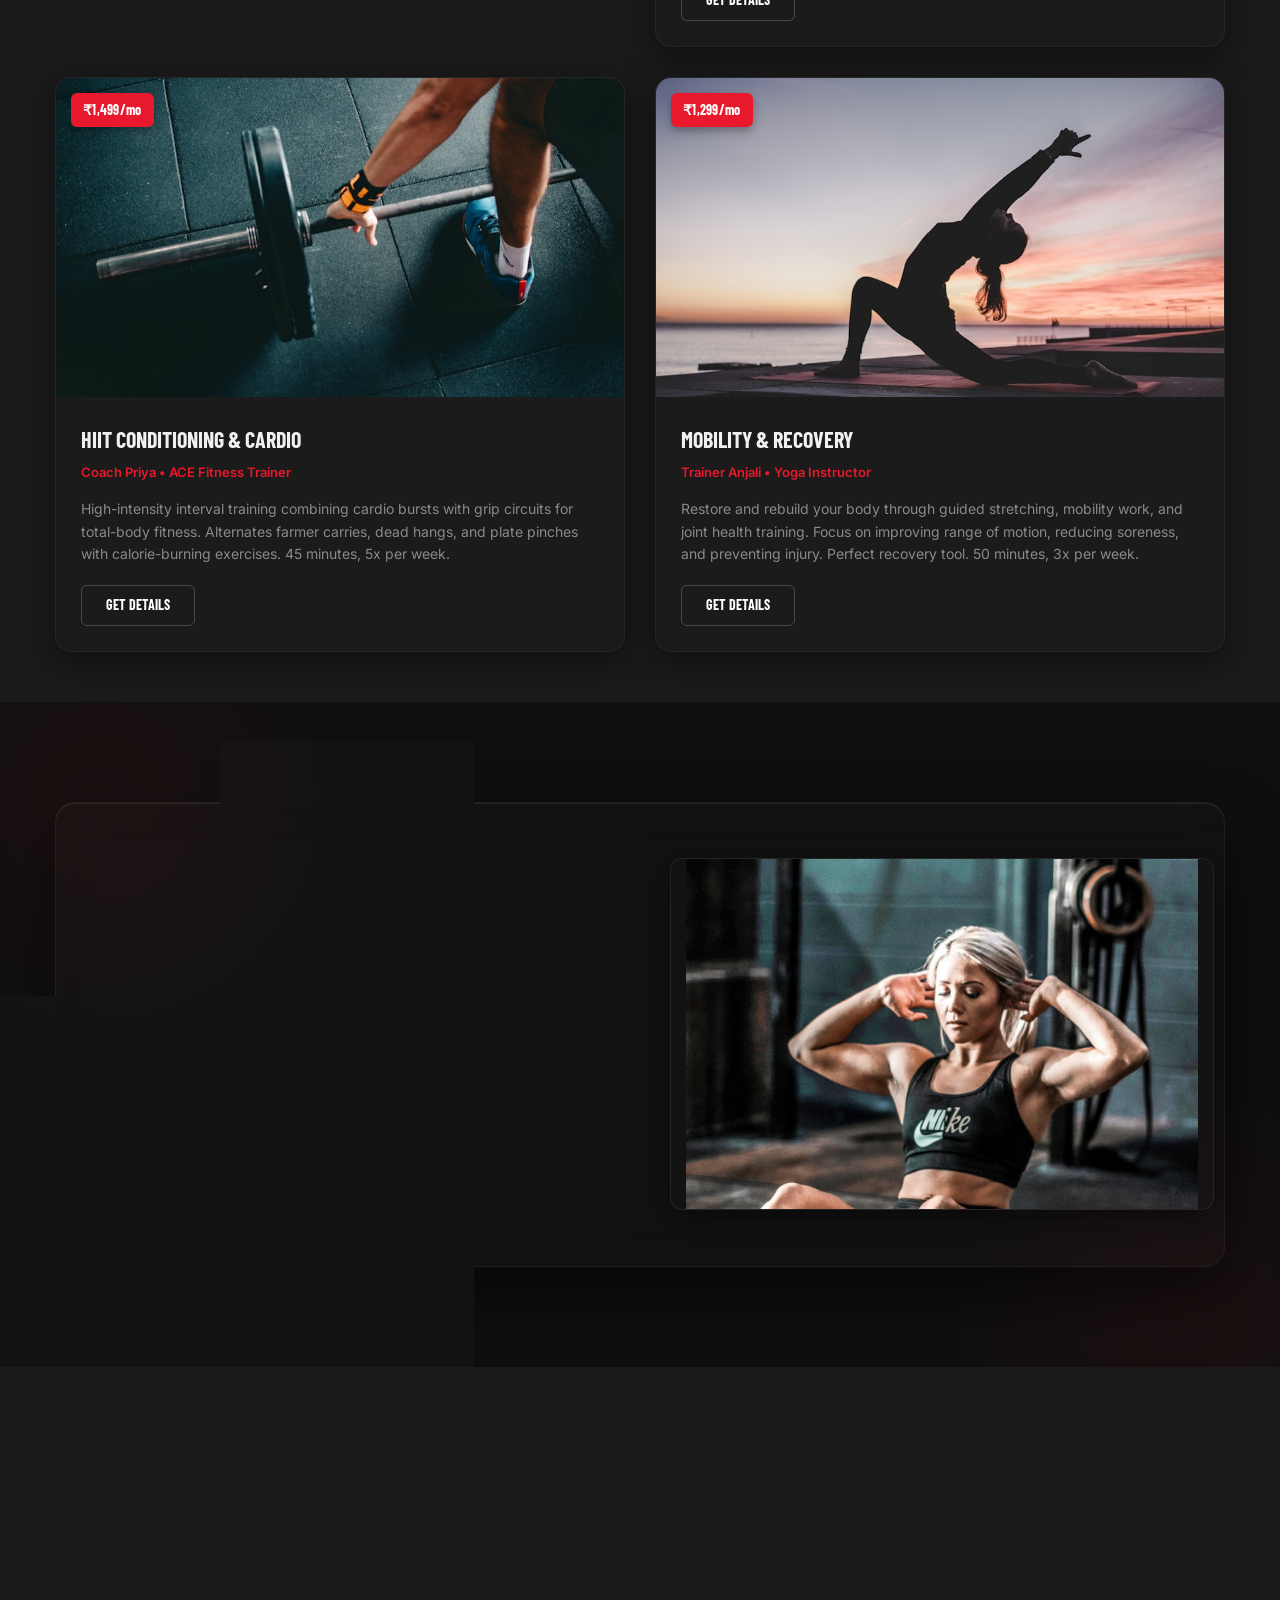
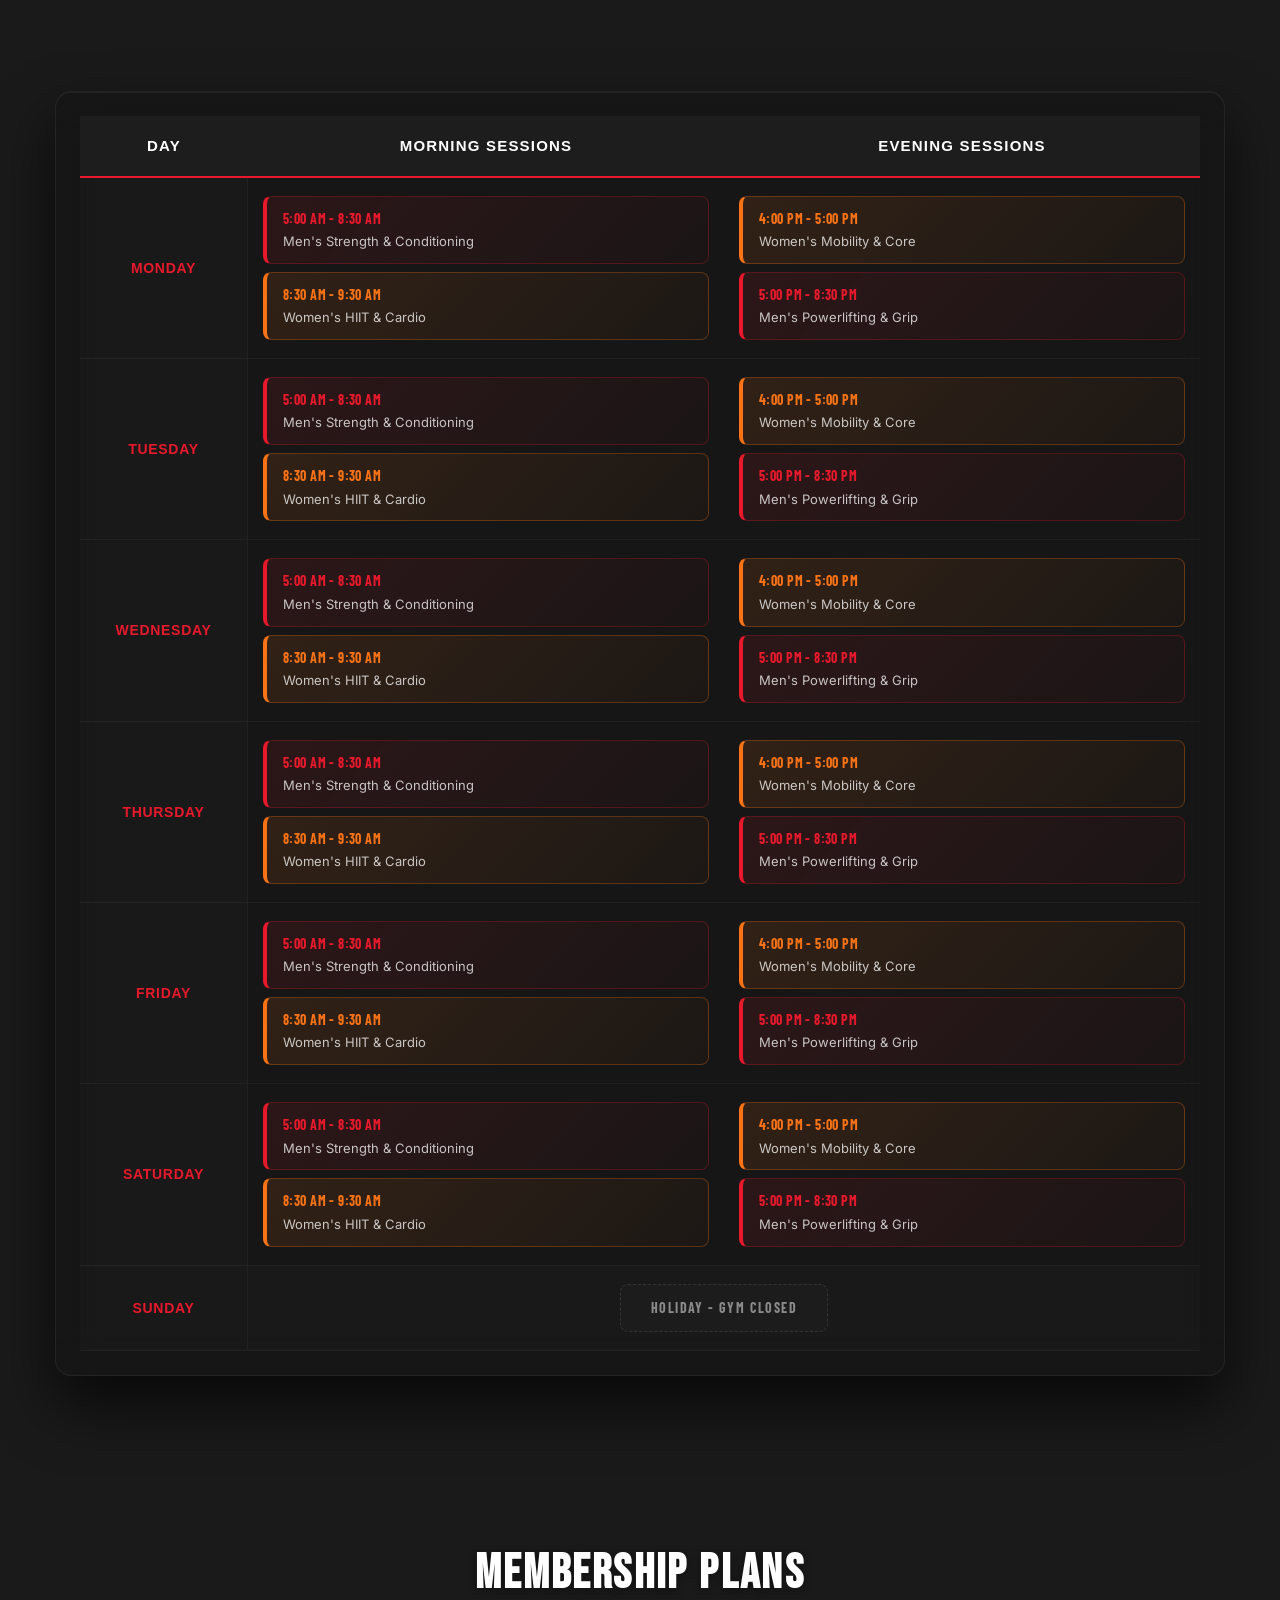
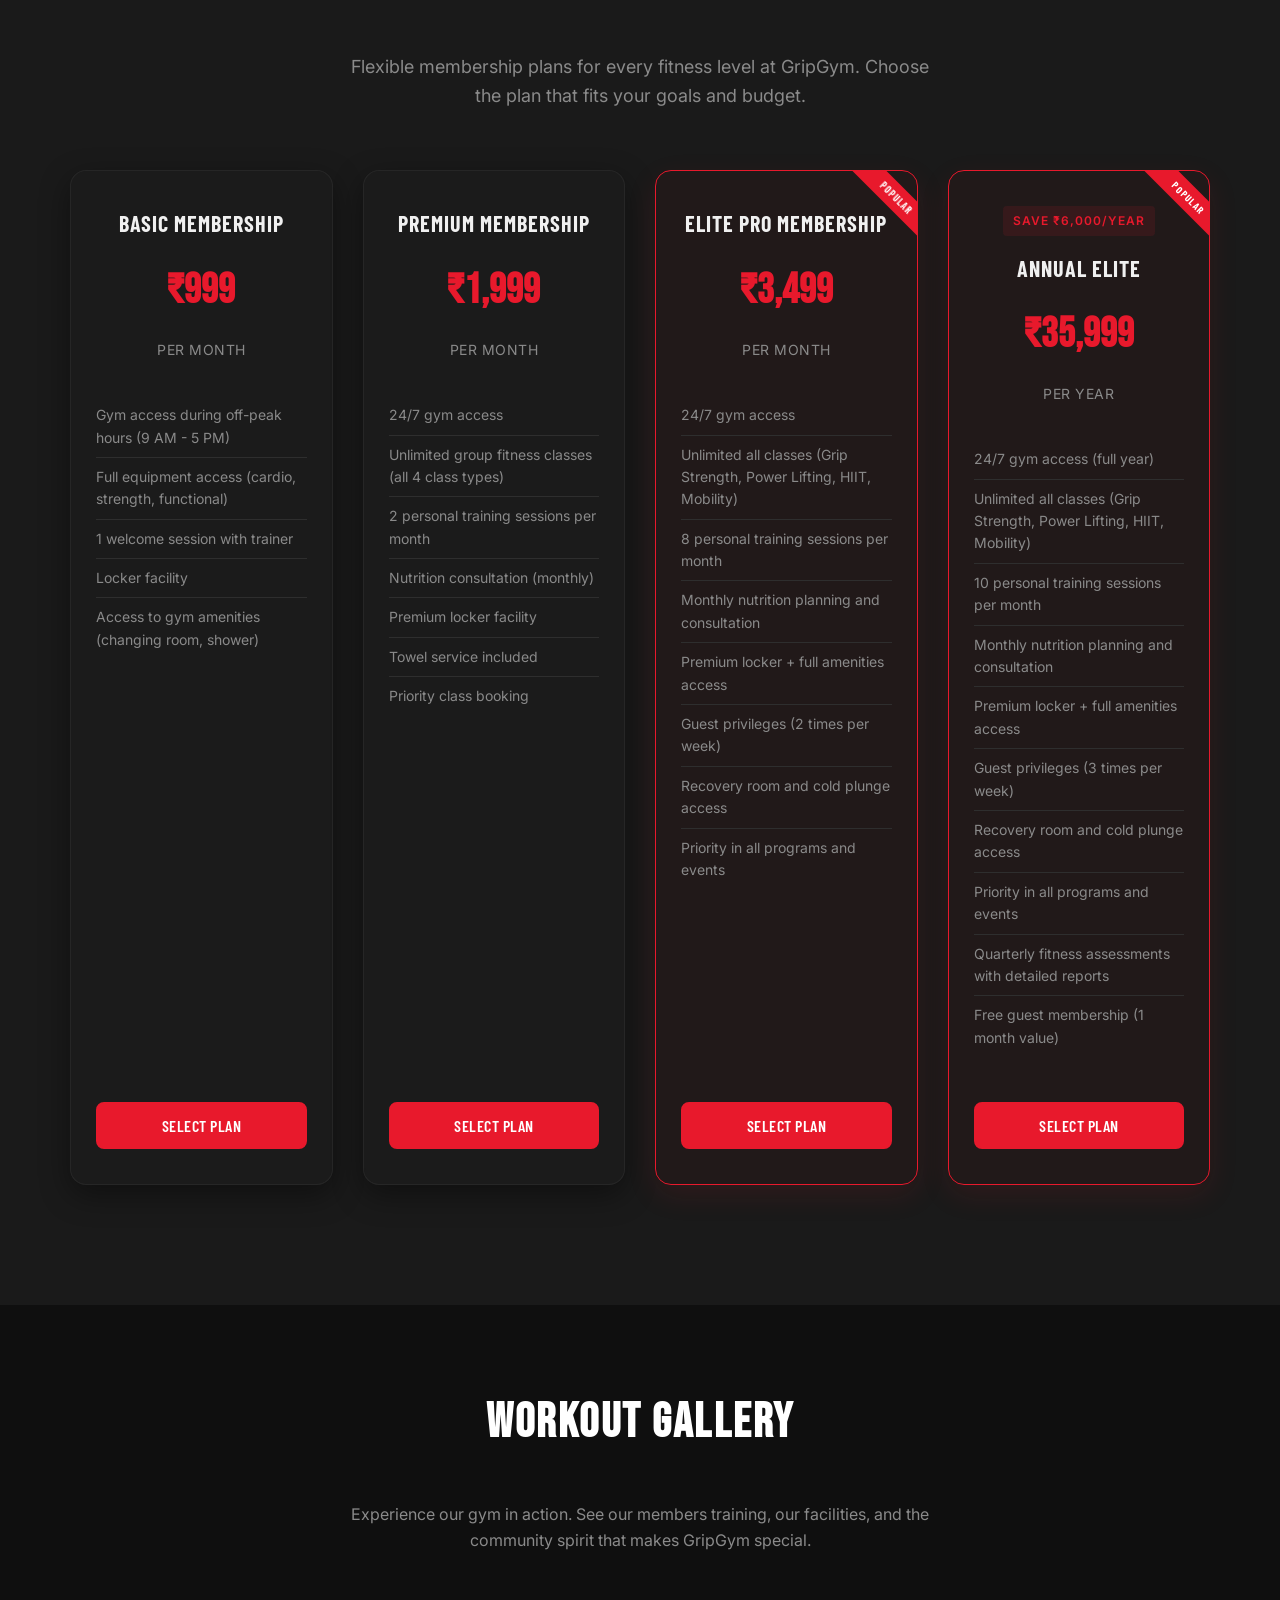
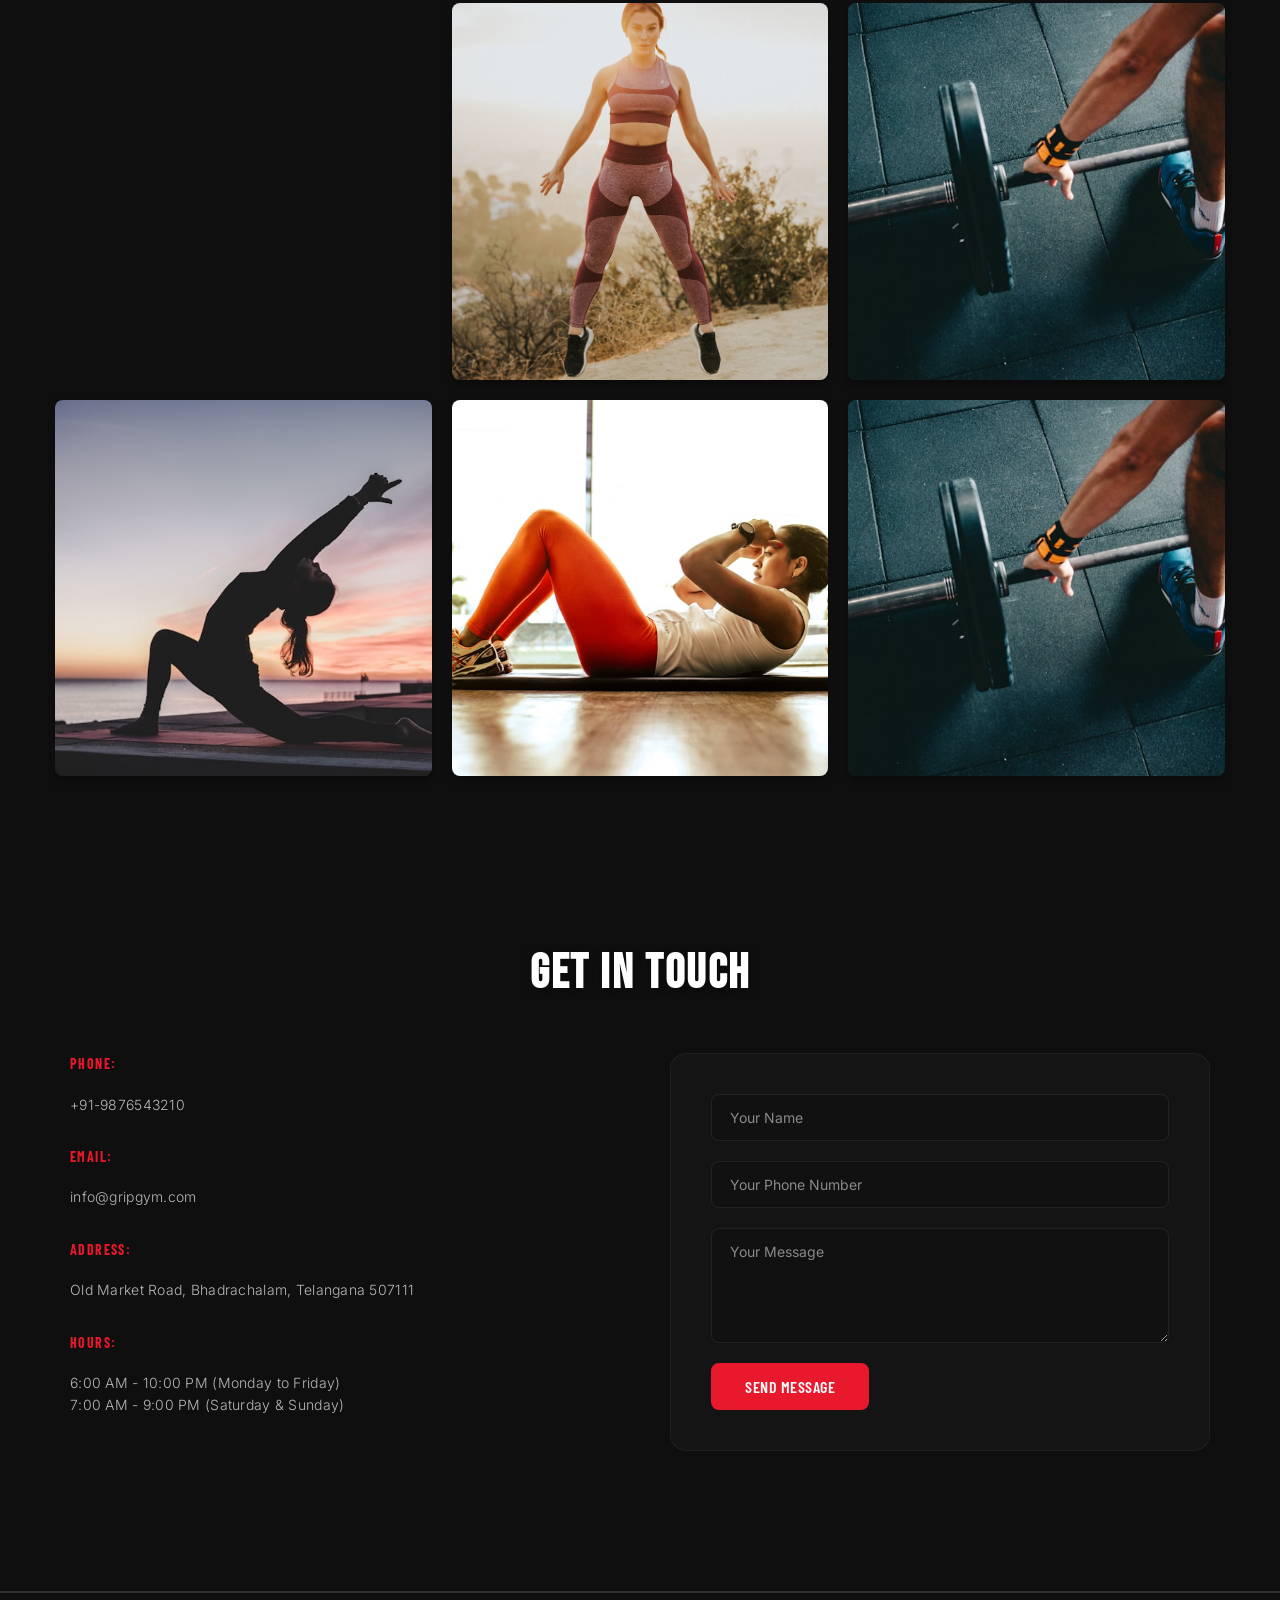
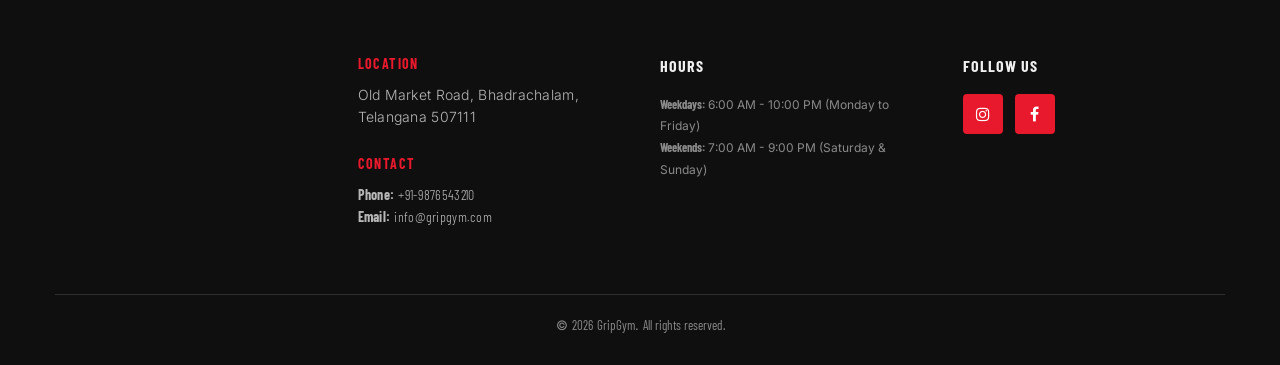
==== commit ecd03406: "feat(contact): change contact form email input field to phone number input field" ====
--- a/index.html
+++ b/index.html
@@ -169,7 +169,7 @@
       <div class="contact-form-wrapper">
         <form id="contact-form">
           <input type="text" name="name" placeholder="" required />
-          <input type="email" name="email" placeholder="" required />
+          <input type="tel" name="phone" placeholder="" required />
           <textarea name="message" placeholder="" rows="5" required></textarea>
           <button type="submit" id="contact-submit-btn"></button>
         </form>
--- a/css/style.css
+++ b/css/style.css
@@ -219,7 +219,7 @@
 	left: 0;
 	width: 100%;
 	height: 100%;
-	background-image: linear-gradient(rgba(15,15,15,0.7), rgba(15,15,15,0.8)), url('../images/home.jpg');
+	background-image: linear-gradient(rgba(15,15,15,0.7), rgba(15,15,15,0.8)), url('../images/home.jpg?v=2');
 	background-size: cover;
 	background-position: center;
 	z-index: 1;
@@ -309,9 +309,15 @@
   padding: 6px 16px 6px 8px;
   margin-bottom: 8px;
   align-self: center;
-  text-decoration: none;
+  text-decoration: none !important;
   cursor: pointer;
   transition: all 0.3s cubic-bezier(0.4, 0, 0.2, 1);
+}
+
+.mma-badge,
+.mma-badge:hover,
+.mma-badge * {
+  text-decoration: none !important;
 }
 
 .mma-badge:hover {
@@ -697,59 +703,126 @@
 
 
 /*Start Today Section*/
-.start-today{
-	background-color: var(--color-bg-surface);
-}
-
-.start-today .content{
-	-webkit-display: flex;
-	display: flex;
-	align-items: center;
-}
-
-.start-today .content .box{
-	flex:0 0 50%;
-	max-width: 50%;
-	padding:0px 15px;
-}
-
-.start-today .content .img img{
-	width: 100%;
-	display: block;
-}
-
-.start-today .content .text h2{
-	font-size: 30px;
-    font-weight: 500;
-    color: #ffffff;
-    padding: 0px 0px 20px;
-}
-
-.start-today .content .text p{
-	font-size: 15px;
-    line-height: 20px;
-    color: #ffffff;
-    margin: 0;
-    padding: 0px 0px 20px;
-    font-family: var(--font-body);
-}
-
-.start-today .content .text .btn{
-	padding: 8px 30px;
-    background-color: var(--color-primary);
-    color: #ffffff;
-    text-decoration: none;
-    display: inline-block;
-    border: 1px solid transparent;
-    cursor: pointer;
-    -webkit-transition: all .5s ease;
-    transition: all .5s ease;
-}
-
-.start-today .content .text .btn:hover{
-	color:#ffffff;
-	border-color: #ffffff;
-	background-color: transparent;
+.start-today {
+  position: relative;
+  background-color: var(--color-bg-primary);
+  overflow: hidden;
+  padding: 100px 0;
+}
+
+.start-today::before {
+  content: '';
+  position: absolute;
+  width: 500px;
+  height: 500px;
+  background: radial-gradient(circle, var(--color-primary-alpha, rgba(232, 25, 44, 0.06)) 0%, transparent 70%);
+  top: -150px;
+  left: -150px;
+  z-index: 1;
+  pointer-events: none;
+}
+
+.start-today::after {
+  content: '';
+  position: absolute;
+  width: 500px;
+  height: 500px;
+  background: radial-gradient(circle, var(--color-primary-alpha, rgba(232, 25, 44, 0.04)) 0%, transparent 70%);
+  bottom: -200px;
+  right: -150px;
+  z-index: 1;
+  pointer-events: none;
+}
+
+.start-today .content {
+  display: flex;
+  align-items: center;
+  background: rgba(255, 255, 255, 0.015);
+  backdrop-filter: blur(20px);
+  -webkit-backdrop-filter: blur(20px);
+  border: 1px solid rgba(255, 255, 255, 0.05);
+  border-radius: 20px;
+  padding: 50px 40px;
+  box-shadow: 0 30px 60px rgba(0, 0, 0, 0.5), inset 0 1px 0 rgba(255, 255, 255, 0.08);
+  gap: 30px;
+  position: relative;
+  z-index: 2;
+}
+
+.start-today .content .box {
+  flex: 0 0 50%;
+  max-width: 50%;
+  padding: 0px 15px;
+}
+
+.start-today .content .img {
+  overflow: hidden;
+  border-radius: 12px;
+  box-shadow: 0 10px 40px rgba(0, 0, 0, 0.5);
+  border: 1px solid rgba(255, 255, 255, 0.08);
+}
+
+.start-today .content .img img {
+  width: 100%;
+  height: 350px;
+  object-fit: cover;
+  display: block;
+  transition: transform 0.6s cubic-bezier(0.16, 1, 0.3, 1);
+}
+
+.start-today .content:hover .img img {
+  transform: scale(1.04);
+}
+
+.start-today .content .text h2 {
+  font-family: var(--font-heading);
+  font-size: 2.5rem;
+  font-weight: 800;
+  color: #ffffff;
+  letter-spacing: 1px;
+  text-transform: uppercase;
+  padding: 0px 0px 20px;
+  line-height: 1.1;
+  background: linear-gradient(to right, #ffffff, #dcdcdc);
+  -webkit-background-clip: text;
+  -webkit-text-fill-color: transparent;
+}
+
+.start-today .content .text p {
+  font-size: 1.05rem;
+  line-height: 1.6;
+  color: var(--color-text-muted, #a0a0a0);
+  margin: 0;
+  padding: 0px 0px 30px;
+  font-family: var(--font-body);
+}
+
+.start-today .content .text .btn {
+  padding: 14px 38px;
+  background: linear-gradient(135deg, var(--color-primary) 0%, var(--color-primary-dark, #a7141d) 100%);
+  color: #ffffff;
+  font-family: var(--font-heading);
+  font-weight: 700;
+  font-size: 0.95rem;
+  letter-spacing: 1px;
+  text-transform: uppercase;
+  text-decoration: none;
+  display: inline-block;
+  border: none;
+  border-radius: 6px;
+  cursor: pointer;
+  box-shadow: 0 4px 15px rgba(208, 28, 40, 0.3);
+  transition: all 0.3s cubic-bezier(0.16, 1, 0.3, 1);
+}
+
+.start-today .content .text .btn:hover {
+  transform: translateY(-2px);
+  box-shadow: 0 8px 25px rgba(208, 28, 40, 0.5);
+  color: #ffffff;
+}
+
+.start-today .content .text .btn:active {
+  transform: scale(0.97);
 }
 
 
@@ -2561,42 +2634,68 @@
 }
 
 /* 9. Restructured Schedule Timetable Styles */
+.schedule-table {
+  border-collapse: separate !important;
+  border-spacing: 0 !important;
+  width: 100% !important;
+  overflow: hidden;
+}
+
 .schedule-table th {
-  background-color: var(--color-primary);
-  color: #ffffff;
+  background-color: rgba(255, 255, 255, 0.03) !important;
+  color: #ffffff !important;
   font-family: var(--font-heading);
   text-transform: uppercase;
-  font-weight: var(--fw-bold);
-  padding: 15px;
-  font-size: 16px;
-  letter-spacing: 0.05em;
-  border: 1px solid var(--color-border);
+  font-weight: 800;
+  padding: 18px 15px;
+  font-size: 15px;
+  letter-spacing: 0.08em;
+  border-bottom: 2px solid var(--color-primary) !important;
+  border-top: none !important;
+  border-left: none !important;
+  border-right: none !important;
 }
 
 .schedule-table td {
-  padding: 15px !important;
+  padding: 18px 15px !important;
   vertical-align: middle;
+  border-bottom: 1px solid rgba(255, 255, 255, 0.04) !important;
+  border-top: none !important;
+  border-left: none !important;
+  border-right: none !important;
+}
+
+.schedule-table tbody tr {
+  transition: background-color 0.25s ease;
+}
+
+.schedule-table tbody tr:hover {
+  background-color: rgba(255, 255, 255, 0.015);
 }
 
 .schedule-table .day-col {
   font-family: var(--font-heading);
-  font-weight: var(--fw-bold);
+  font-weight: 800;
   text-transform: uppercase;
-  color: var(--color-text-on-accent);
-  background-color: var(--color-bg-surface);
-  font-size: 15px;
+  color: var(--color-primary) !important;
+  background-color: rgba(255, 255, 255, 0.01) !important;
+  font-size: 14px;
   width: 15%;
+  letter-spacing: 0.05em;
+  border-right: 1px solid rgba(255, 255, 255, 0.04) !important;
+  text-align: center;
 }
 
 .schedule-table .slot {
   display: block;
-  padding: 10px 15px;
+  padding: 12px 16px;
   border-radius: 8px;
   margin-bottom: 8px;
   font-size: 13px;
   font-family: var(--font-body);
-  line-height: 1.4;
-  border: 1px solid rgba(255, 255, 255, 0.05);
+  line-height: 1.45;
+  transition: all 0.3s cubic-bezier(0.16, 1, 0.3, 1);
+  cursor: pointer;
 }
 
 .schedule-table .slot:last-child {
@@ -2607,29 +2706,47 @@
   font-family: var(--font-heading);
   font-size: 14px;
   text-transform: uppercase;
-  letter-spacing: 0.02em;
+  letter-spacing: 0.03em;
   display: inline-block;
-  margin-bottom: 2px;
+  margin-bottom: 3px;
 }
 
 .schedule-table .men-slot {
-  background: var(--color-primary-alpha, rgba(232, 25, 44, 0.06));
-  border-left: 3px solid var(--color-primary);
-  color: var(--color-text-base);
+  background: linear-gradient(135deg, rgba(208, 28, 40, 0.12) 0%, rgba(208, 28, 40, 0.03) 100%);
+  border: 1px solid rgba(208, 28, 40, 0.28);
+  border-left: 4px solid var(--color-primary);
+  color: rgba(255, 255, 255, 0.75);
 }
 
 .schedule-table .men-slot strong {
   color: var(--color-primary);
 }
 
+.schedule-table .men-slot:hover {
+  background: linear-gradient(135deg, rgba(208, 28, 40, 0.2) 0%, rgba(208, 28, 40, 0.08) 100%);
+  border-color: rgba(208, 28, 40, 0.5);
+  transform: translateY(-2px) scale(1.01);
+  box-shadow: 0 8px 25px rgba(208, 28, 40, 0.25);
+  color: #ffffff;
+}
+
 .schedule-table .women-slot {
-  background: rgba(249, 115, 22, 0.06);
-  border-left: 3px solid #f97316;
-  color: var(--color-text-base);
+  background: linear-gradient(135deg, rgba(249, 115, 22, 0.12) 0%, rgba(249, 115, 22, 0.03) 100%);
+  border: 1px solid rgba(249, 115, 22, 0.28);
+  border-left: 4px solid #f97316;
+  color: rgba(255, 255, 255, 0.75);
 }
 
 .schedule-table .women-slot strong {
   color: #f97316;
+}
+
+.schedule-table .women-slot:hover {
+  background: linear-gradient(135deg, rgba(249, 115, 22, 0.2) 0%, rgba(249, 115, 22, 0.08) 100%);
+  border-color: rgba(249, 115, 22, 0.5);
+  transform: translateY(-2px) scale(1.01);
+  box-shadow: 0 8px 25px rgba(249, 115, 22, 0.25);
+  color: #ffffff;
 }
 
 @media(max-width: 767px) {
@@ -2817,6 +2934,15 @@
   margin: 0 auto;
   overflow-x: auto;
   -webkit-overflow-scrolling: touch;
+  background: rgba(18, 18, 18, 0.45);
+  backdrop-filter: blur(20px);
+  -webkit-backdrop-filter: blur(20px);
+  border: 1px solid rgba(255, 255, 255, 0.06);
+  border-radius: 16px;
+  padding: 24px;
+  box-shadow: 0 30px 60px rgba(0, 0, 0, 0.65), inset 0 1px 0 rgba(255, 255, 255, 0.05);
+  position: relative;
+  z-index: 2;
 }
 
 .schedule-table {
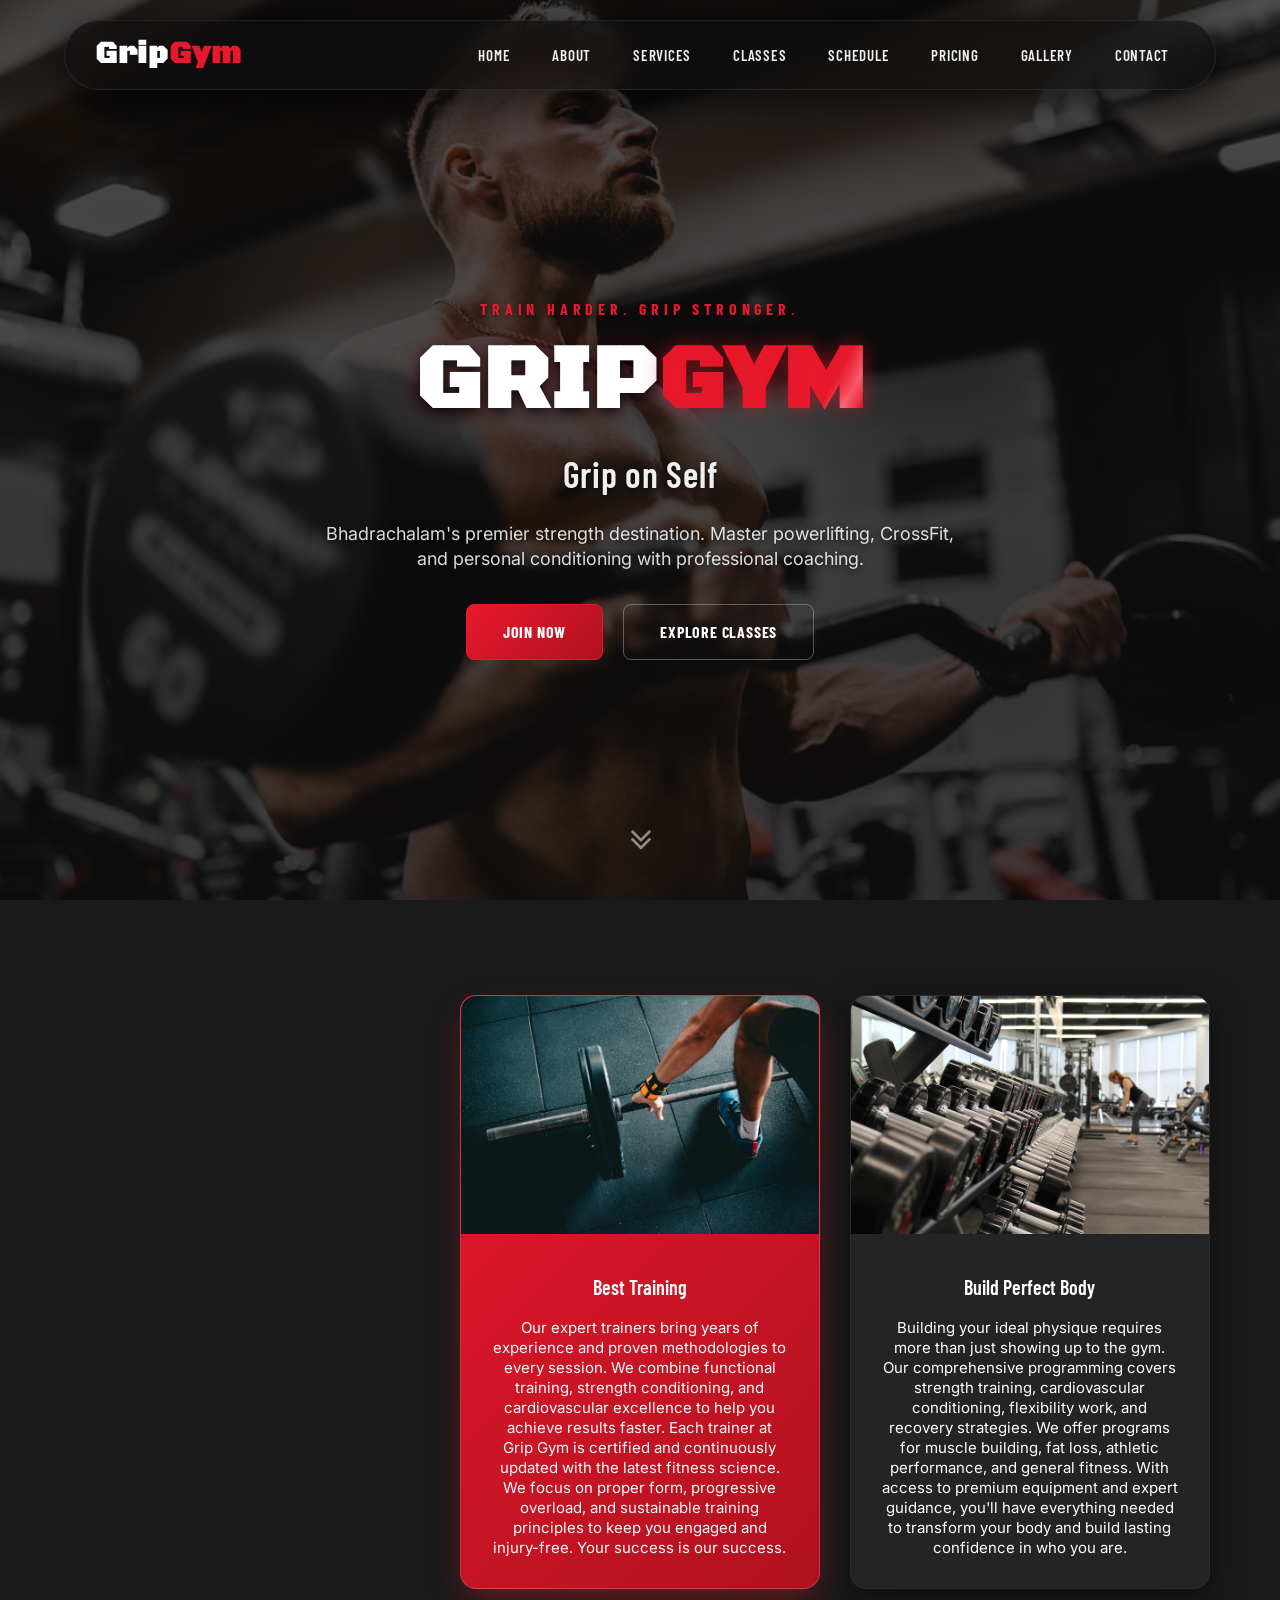
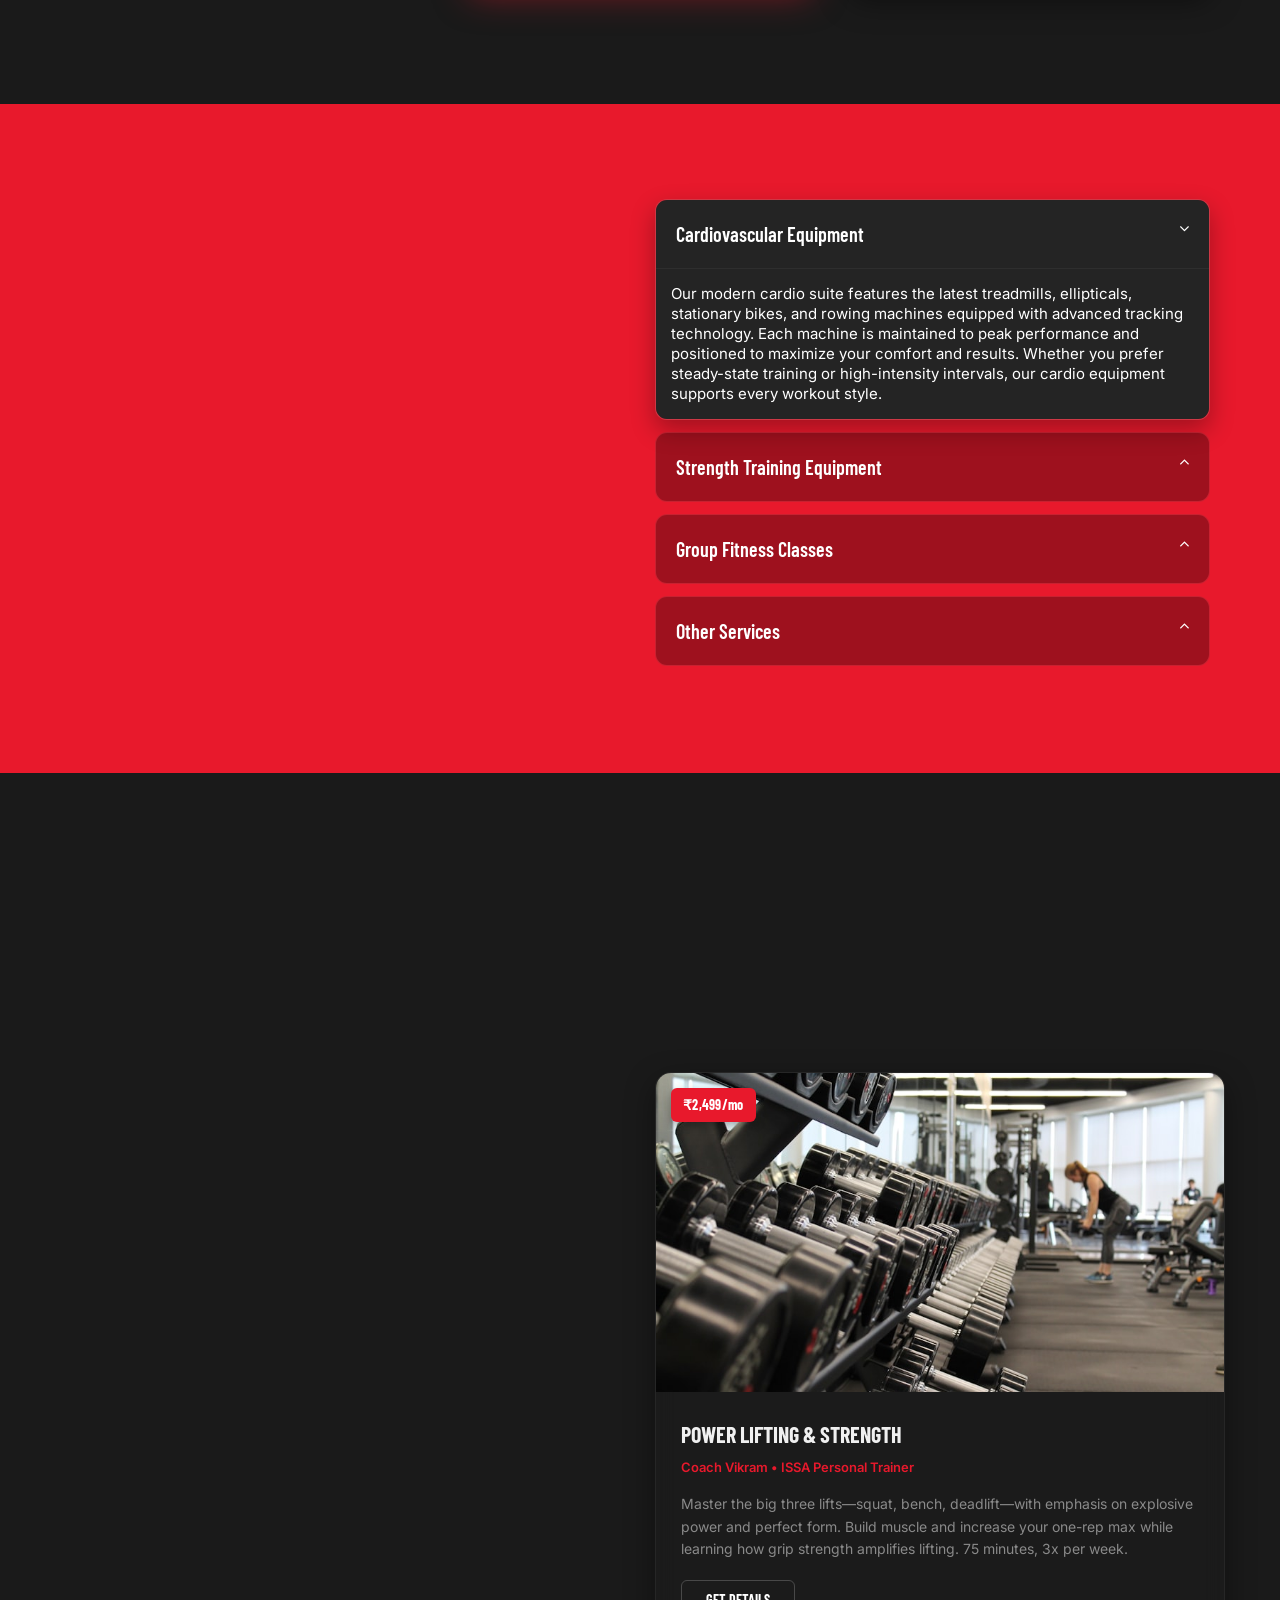
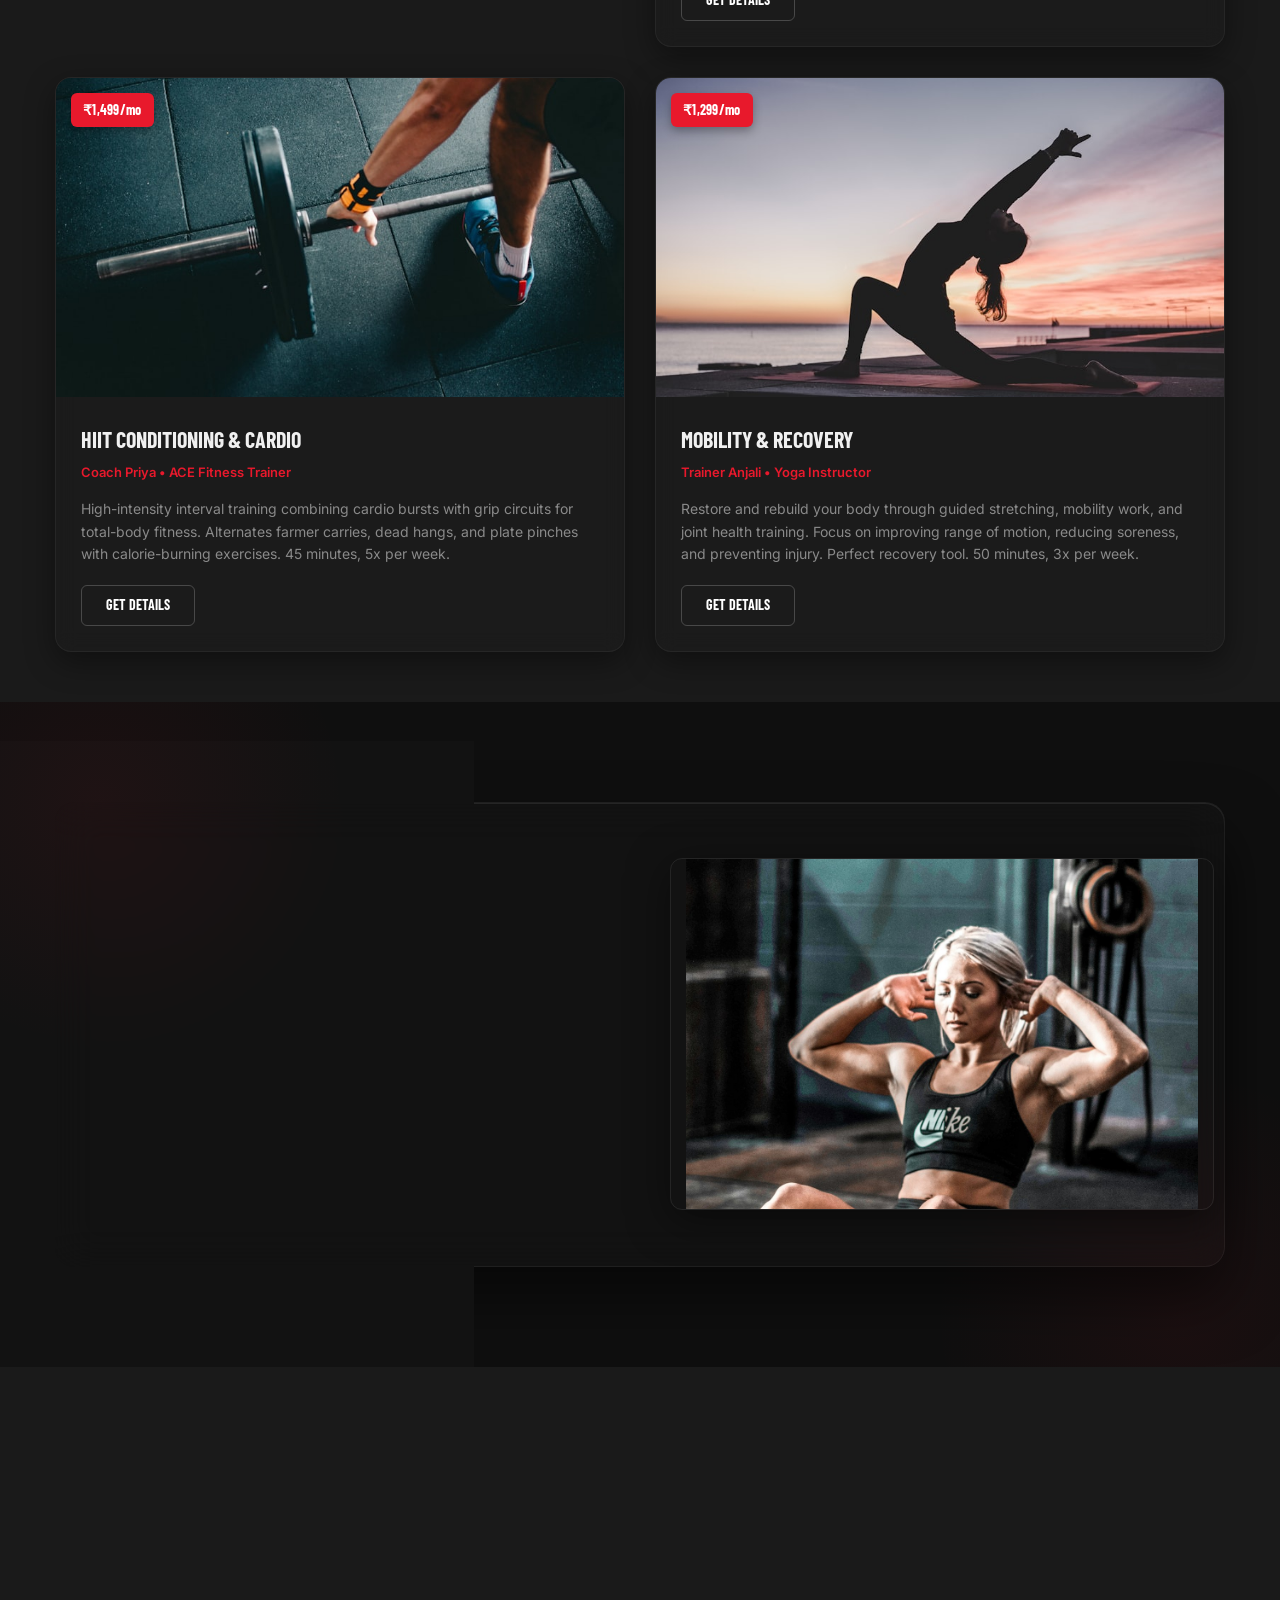
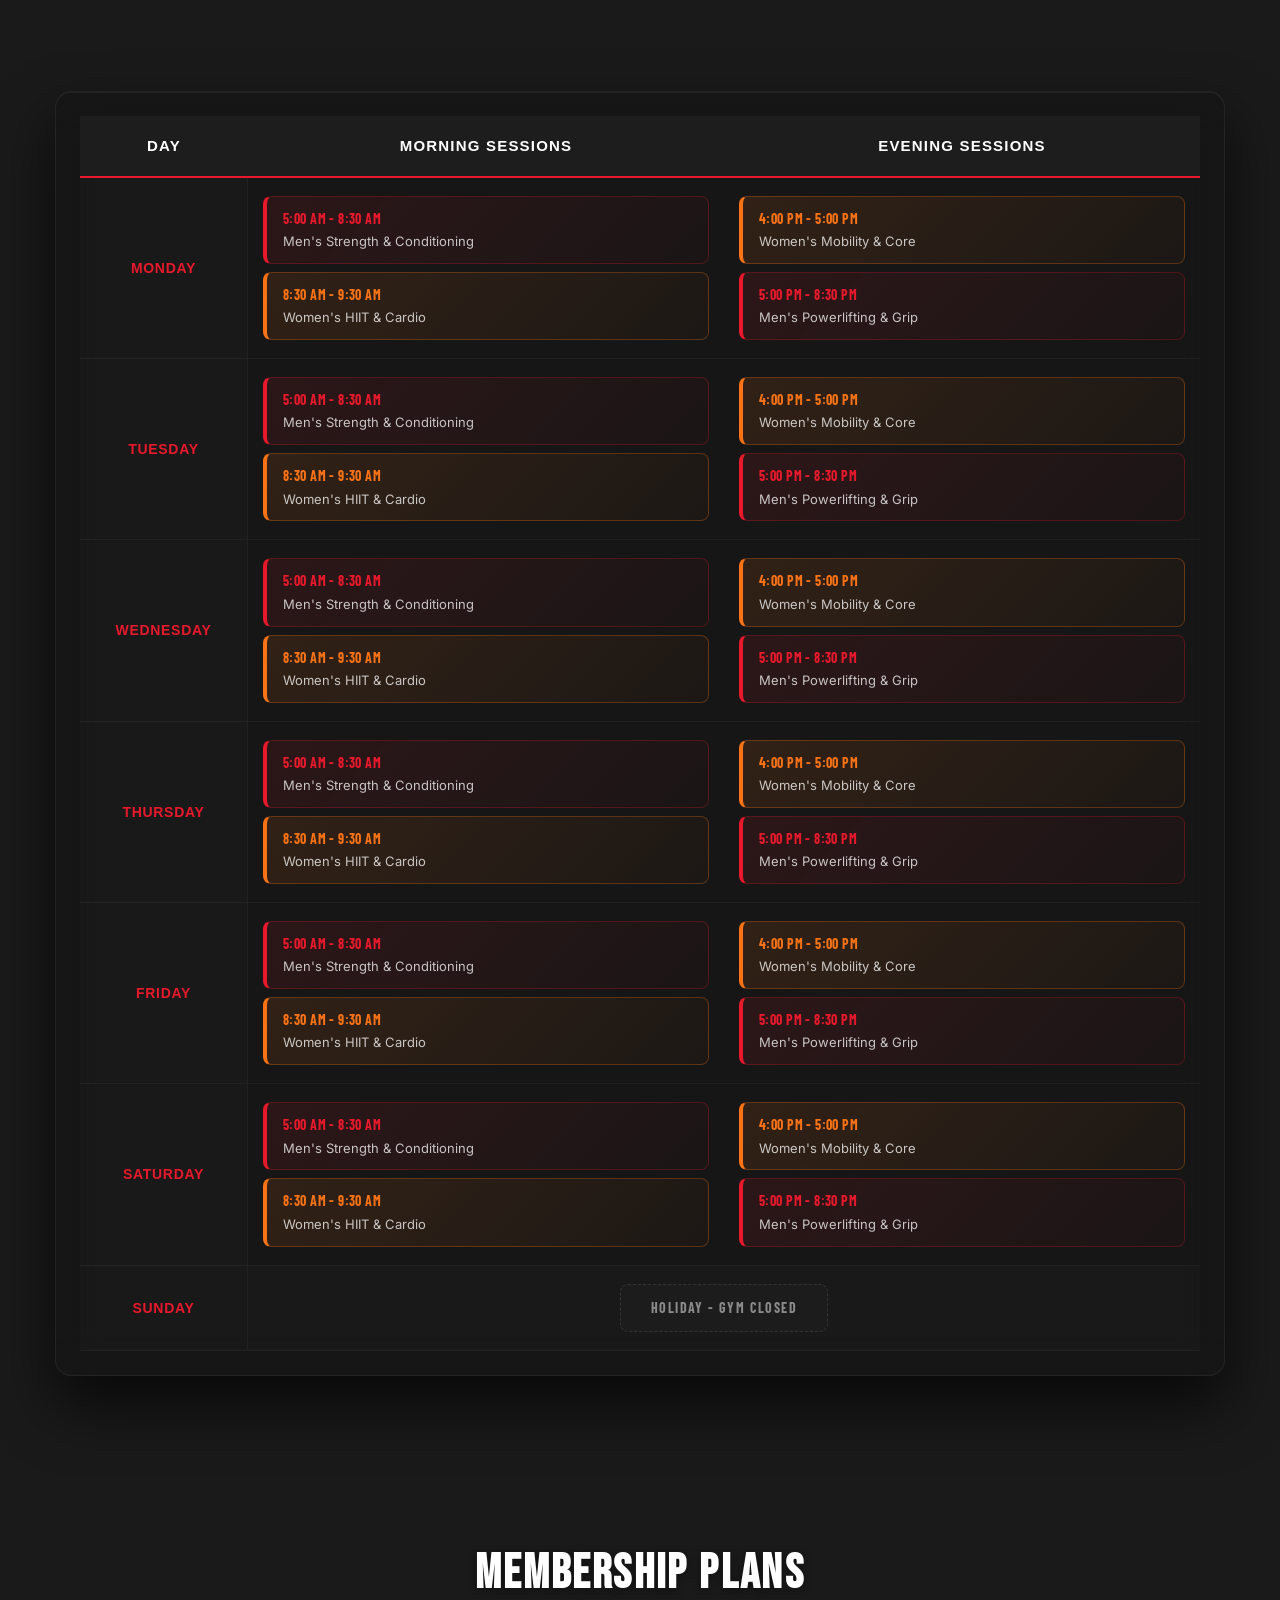
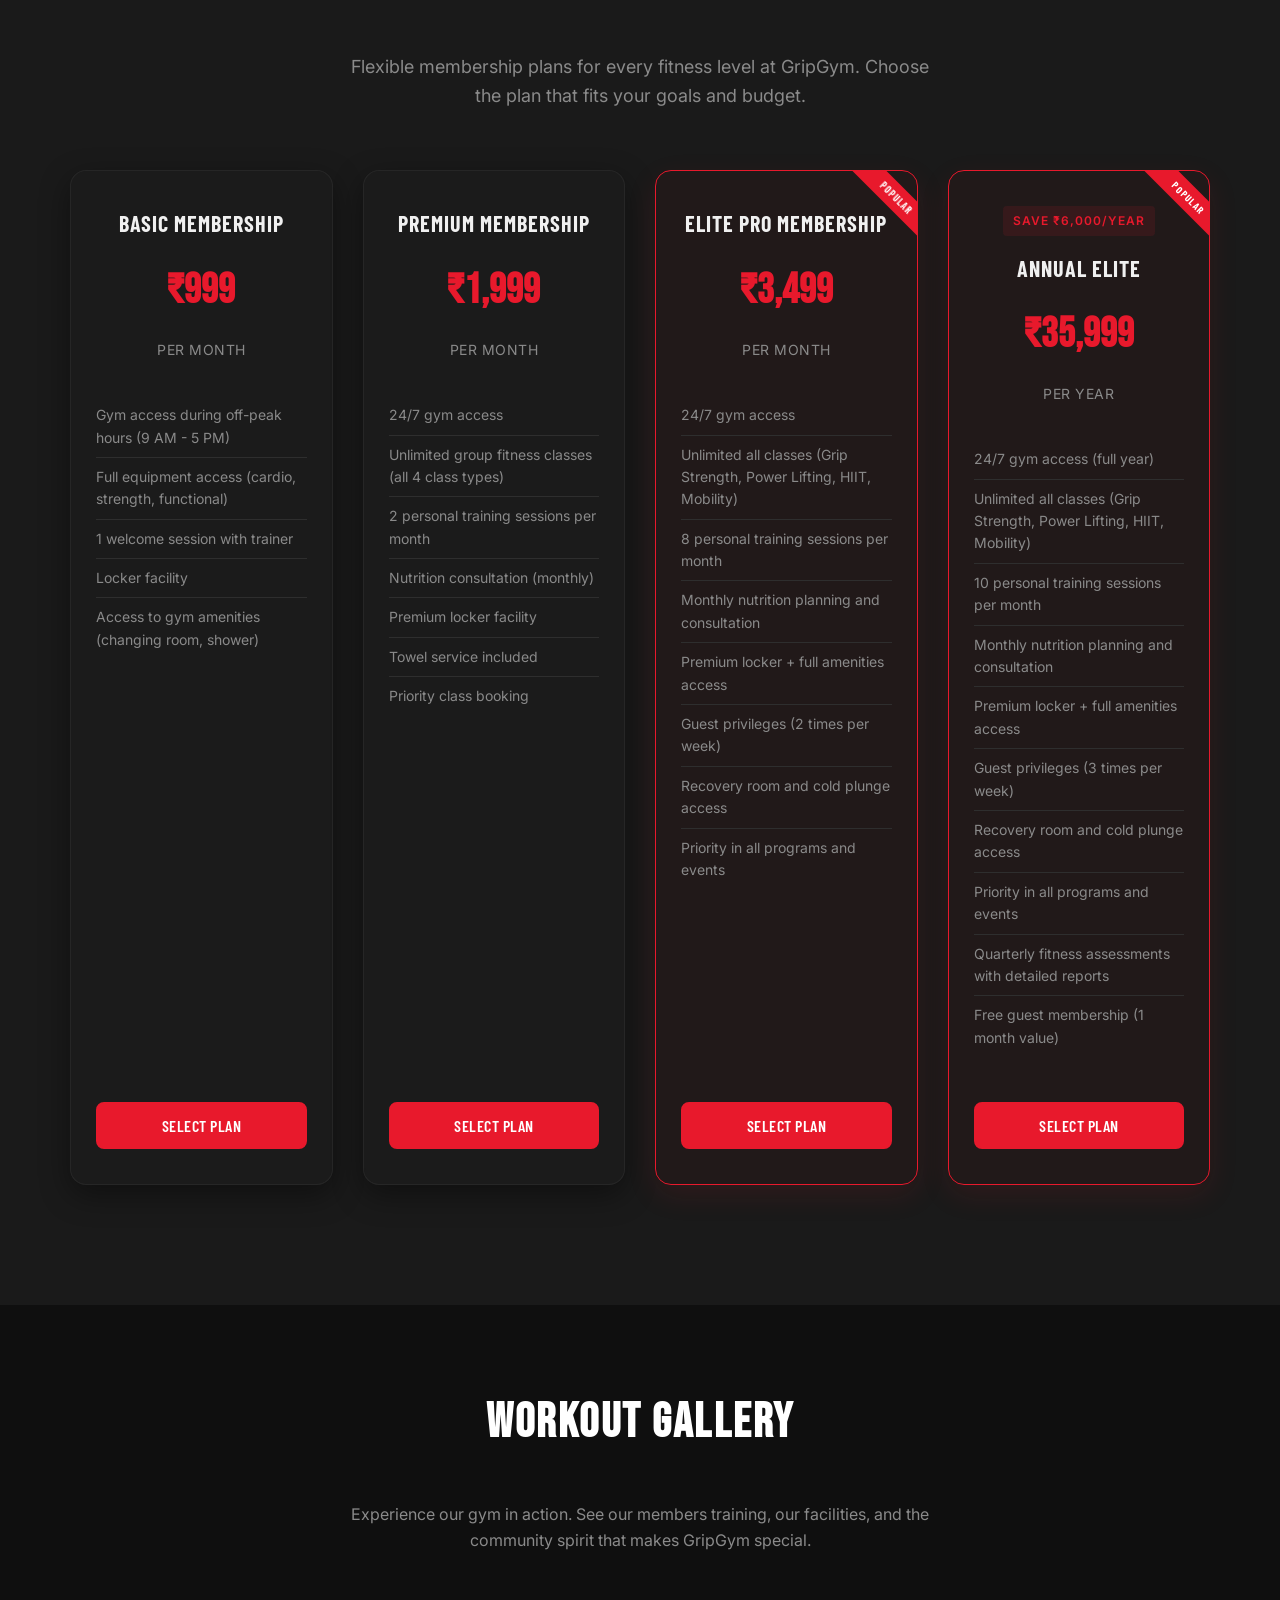
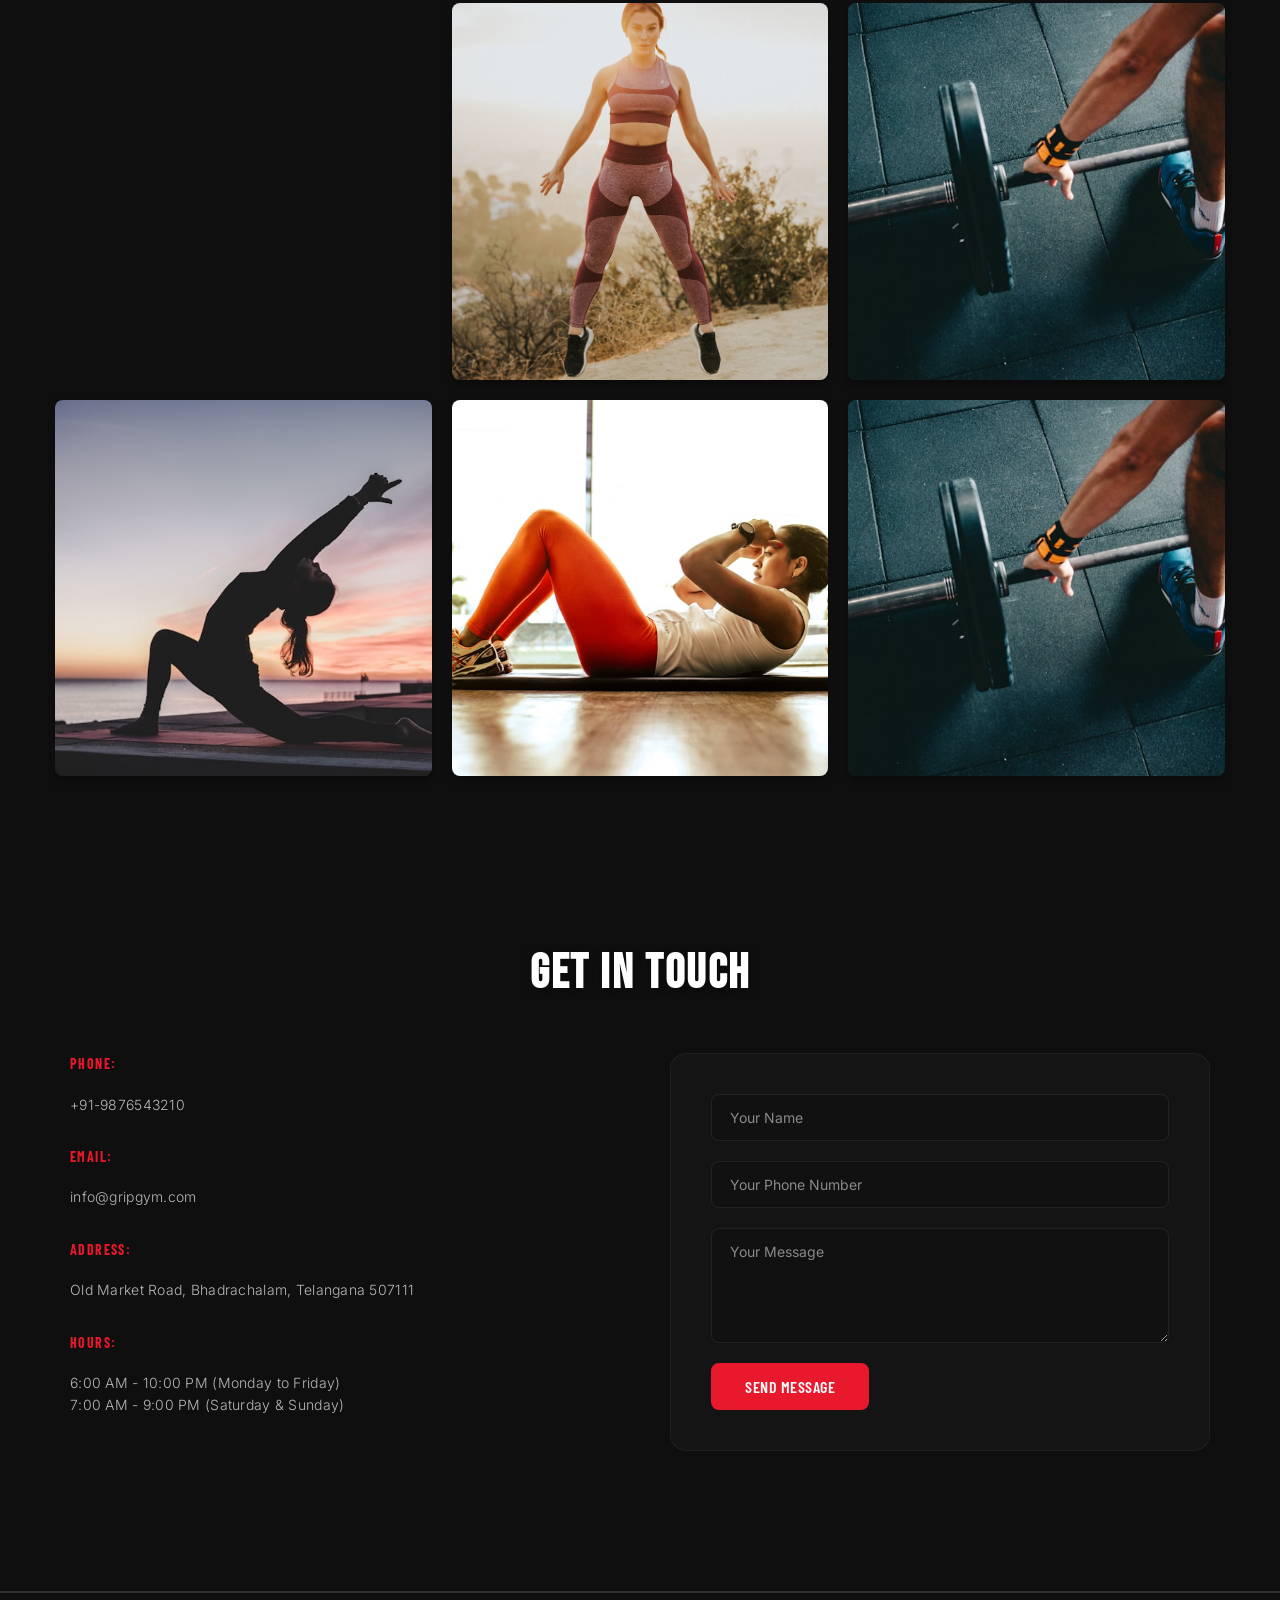
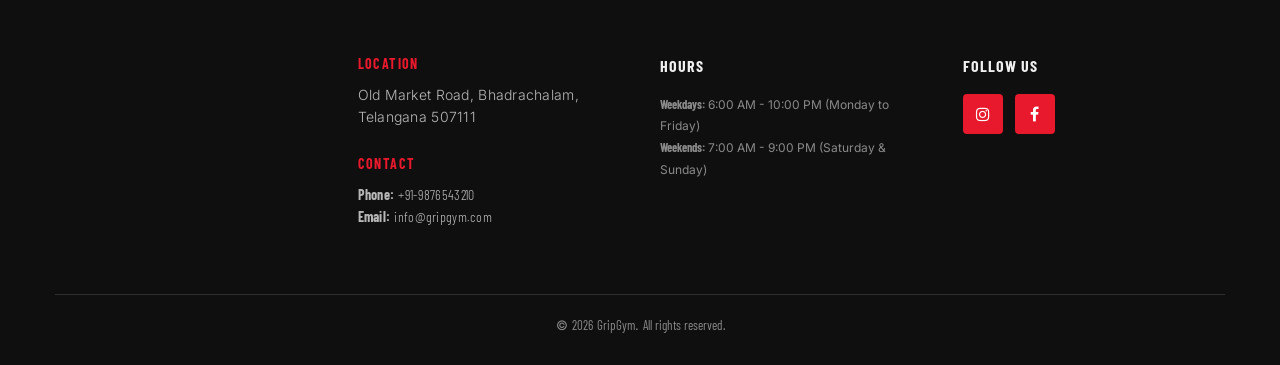
==== commit 73d80268: "style(hero): apply clean text layout with red shimmer transition to Gym and MMA headers" ====
--- a/index.html
+++ b/index.html
@@ -33,6 +33,29 @@
   <style>
     .wow:first-child {
       visibility: hidden;
+    }
+    /* Clean Shimmer/Shine Effect for Gym Hero Title */
+    .home h1 {
+      font-family: var(--font-display);
+      color: #ffffff;
+      letter-spacing: 0.03em;
+      position: relative;
+    }
+    .home h1 span {
+      background: linear-gradient(120deg, #e8192c 35%, #e8192c 43%, #ff808d 48%, #e8192c 52%, #e8192c 65%);
+      background-size: 200% auto;
+      -webkit-background-clip: text;
+      -webkit-text-fill-color: transparent;
+      animation: textShine 4s linear infinite;
+      display: inline-block;
+    }
+    @keyframes textShine {
+      0% {
+        background-position: 200% 0;
+      }
+      100% {
+        background-position: -200% 0;
+      }
     }
   </style>
   
--- a/css/style.css
+++ b/css/style.css
@@ -212,28 +212,35 @@
 	overflow: hidden; /* Prevent animated background from spilling out */
 }
 
-.home::before {
-	content: '';
-	position: absolute;
-	top: 0;
-	left: 0;
-	width: 100%;
-	height: 100%;
-	background-image: linear-gradient(rgba(15,15,15,0.7), rgba(15,15,15,0.8)), url('../images/home.jpg?v=2');
-	background-size: cover;
-	background-position: center;
-	z-index: 1;
-	animation: kenBurns 28s ease-in-out infinite alternate;
-	pointer-events: none;
+.hero-bg-container {
+  position: absolute;
+  top: -10%;
+  left: 0;
+  width: 100%;
+  height: 120%;
+  z-index: 1;
+  pointer-events: none;
+  transform: translateY(calc(var(--scroll-y, 0px) * 0.45));
+  will-change: transform;
+  overflow: hidden;
+}
+
+.hero-bg-image {
+  width: 100%;
+  height: 100%;
+  background-image: linear-gradient(rgba(15, 15, 15, 0.7), rgba(15, 15, 15, 0.8)), url('../images/home.jpg?v=2');
+  background-size: cover;
+  background-position: center;
+  animation: kenBurns 28s ease-in-out infinite alternate;
 }
 
 @keyframes kenBurns {
-	0% {
-		transform: scale(1.0) translate(0, 0);
-	}
-	100% {
-		transform: scale(1.12) translate(-1%, 0.5%);
-	}
+  0% {
+    transform: scale(1.0) translateY(0);
+  }
+  100% {
+    transform: scale(1.15) translateY(-25px);
+  }
 }
 
 .hero-glow-aura {
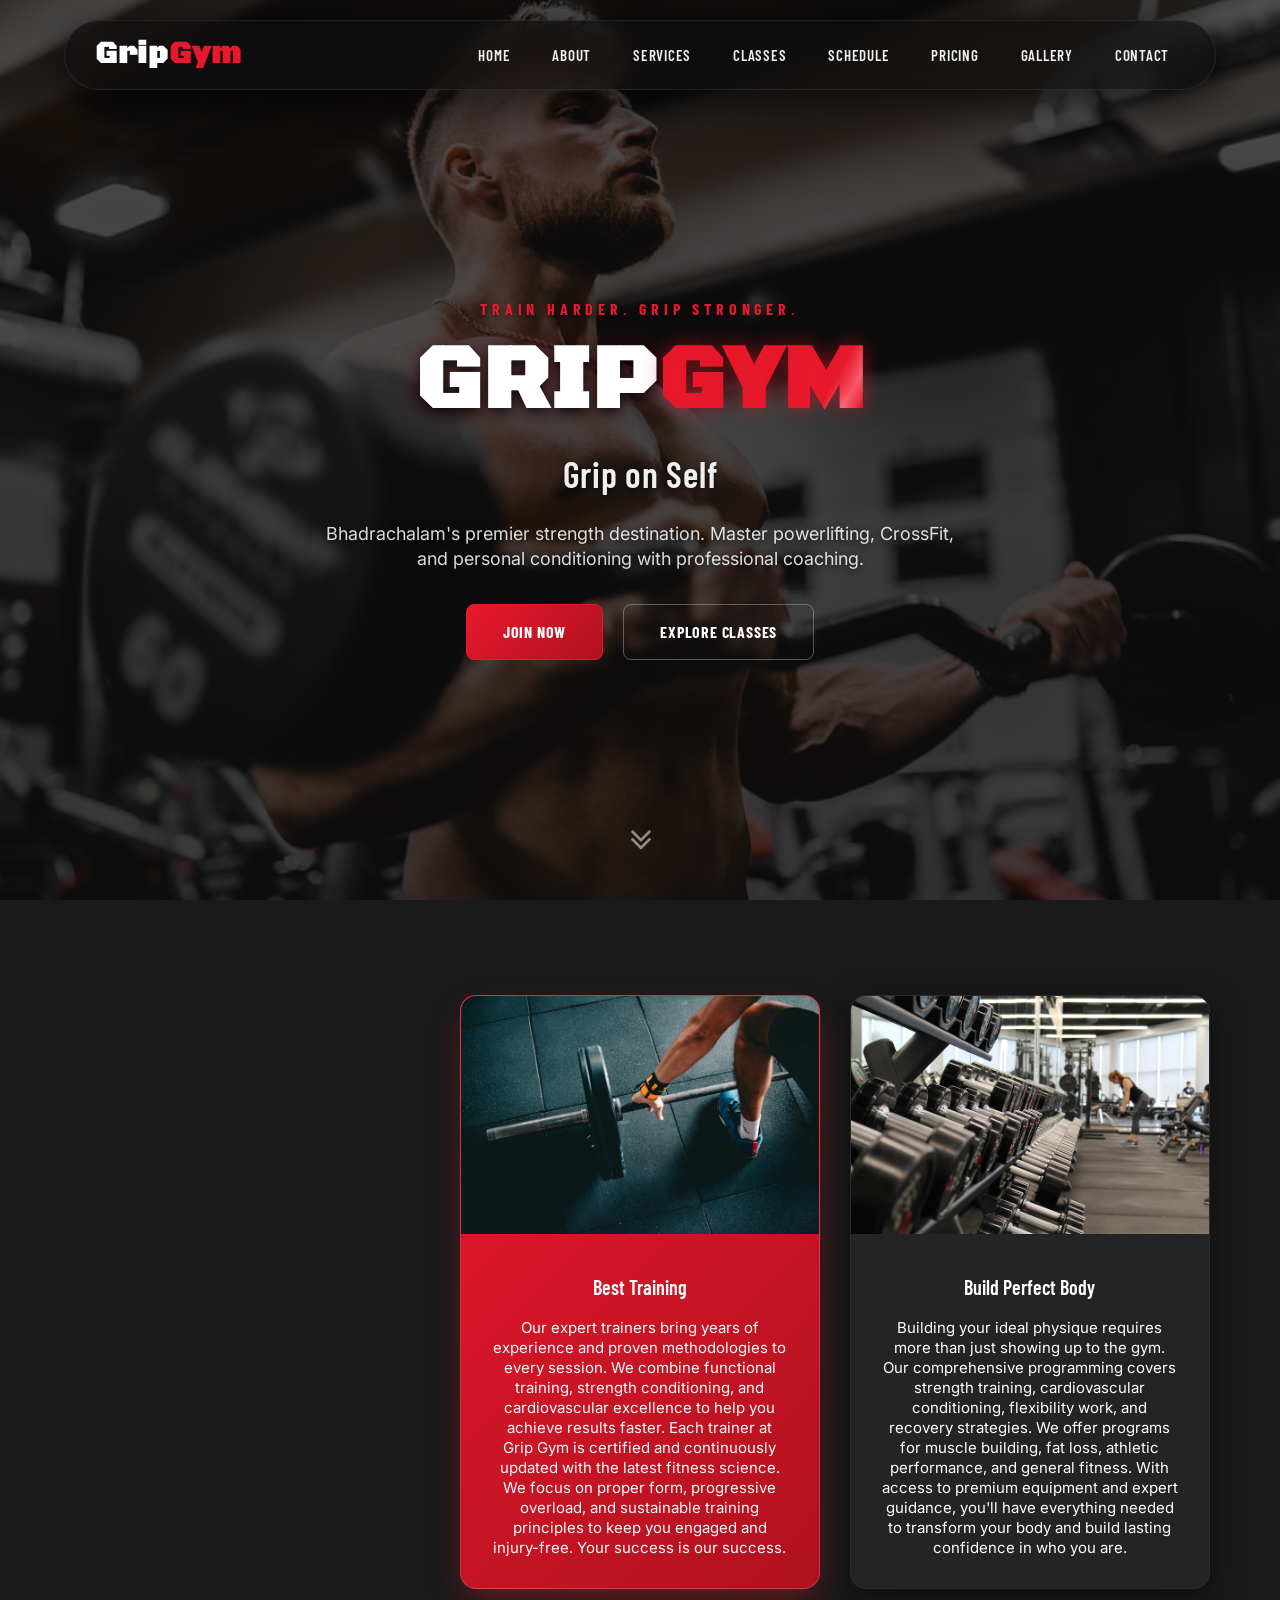
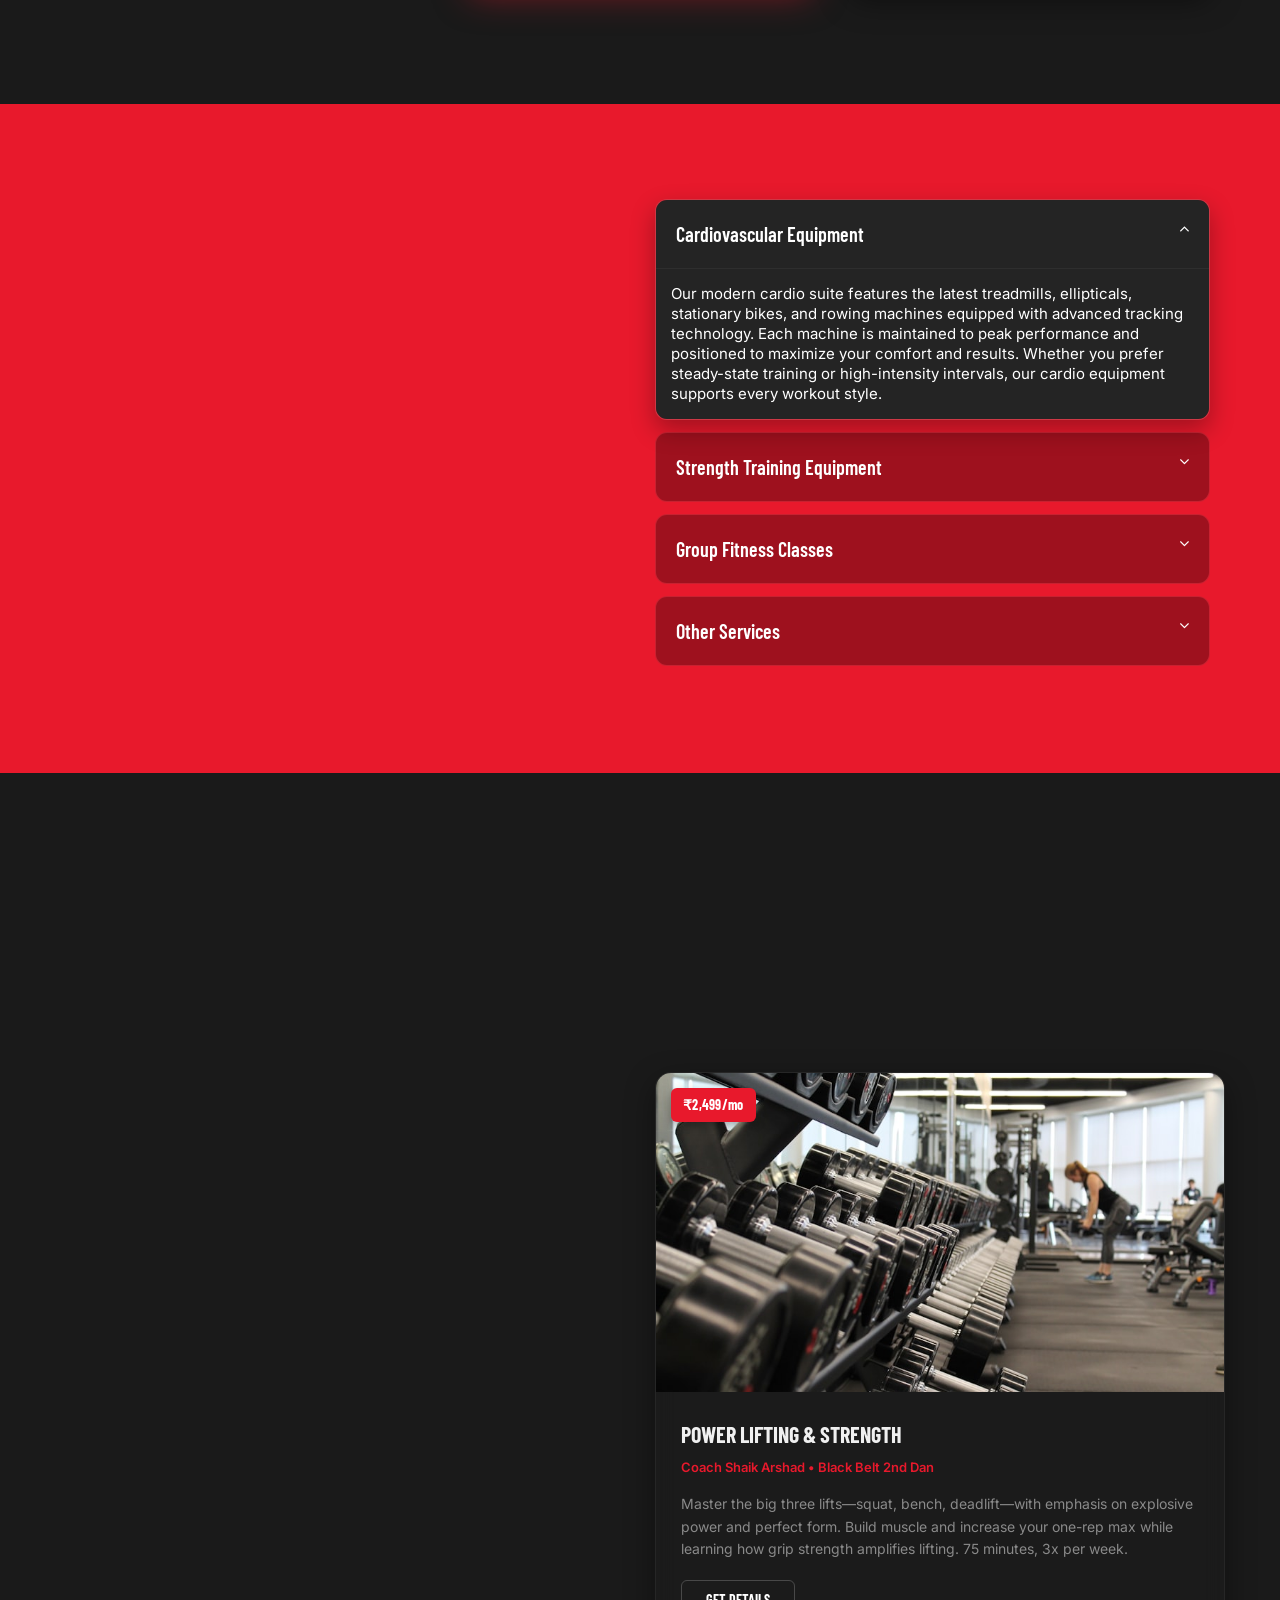
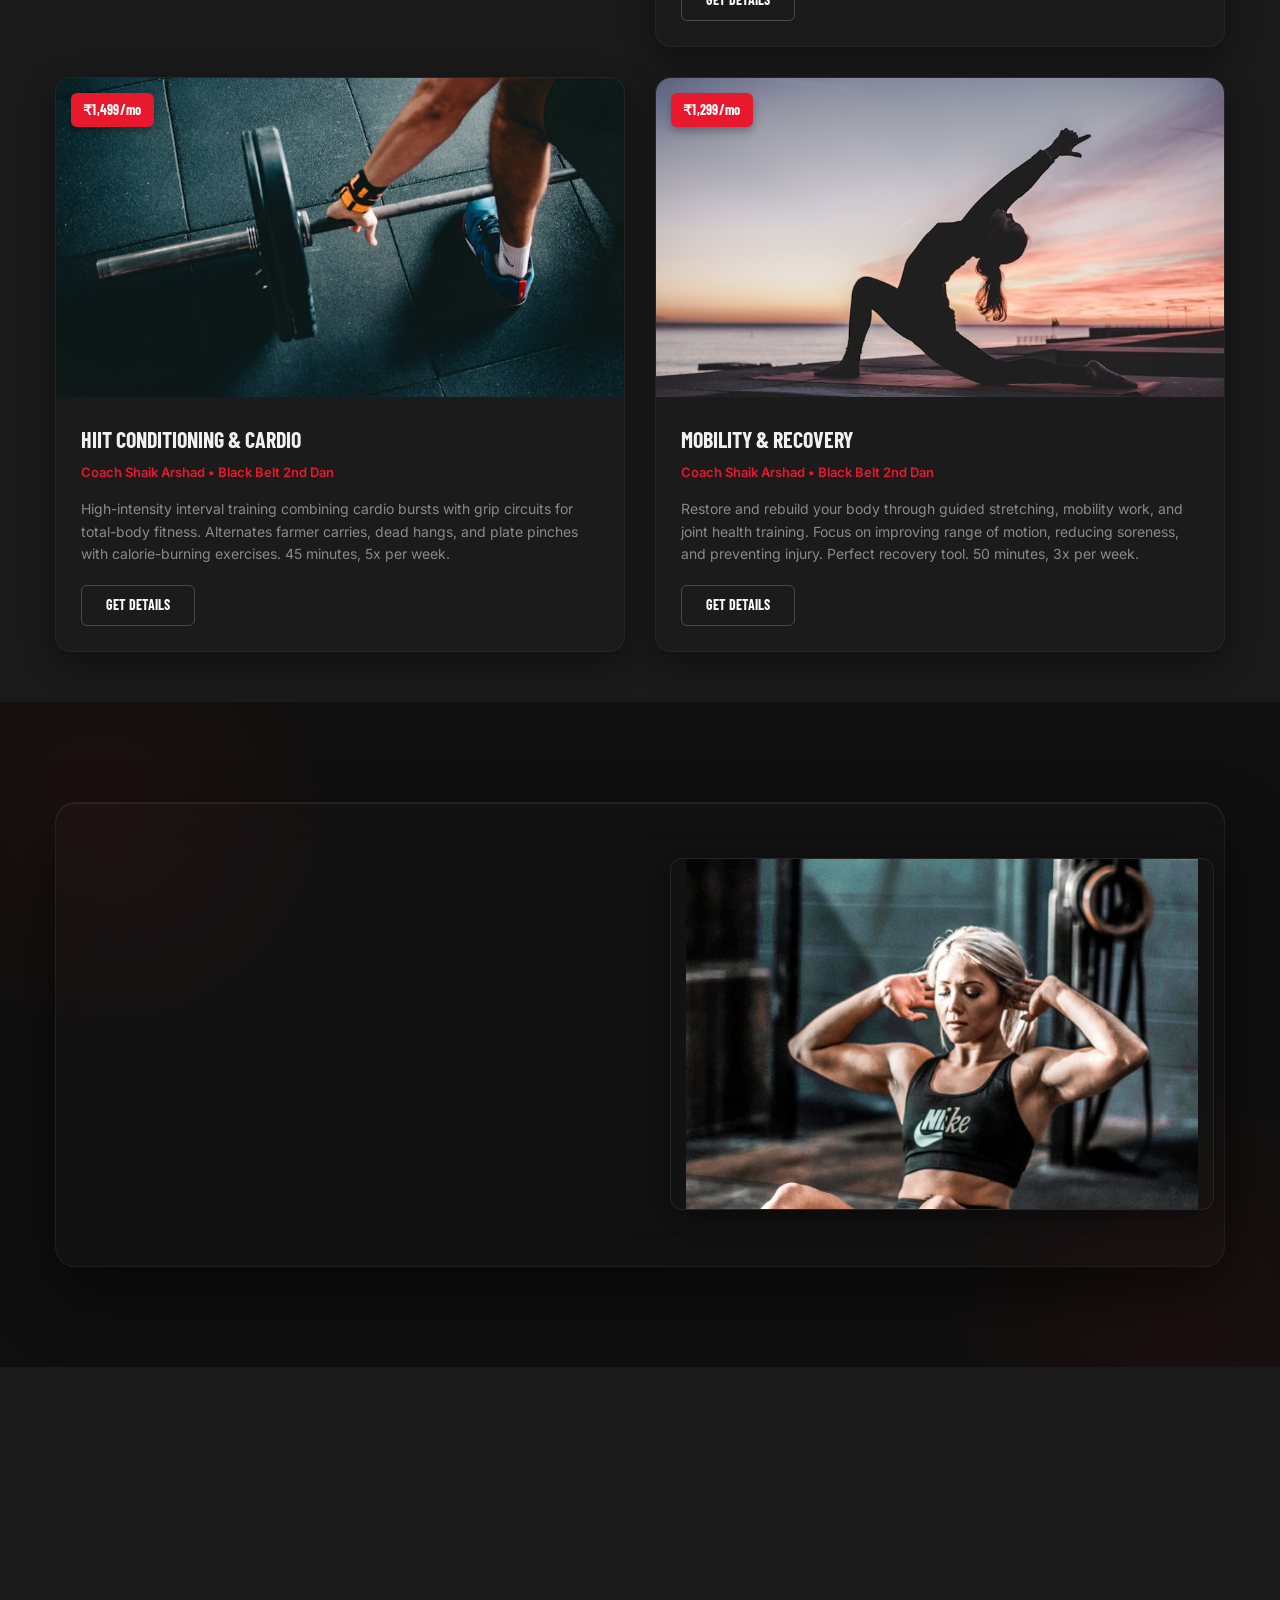
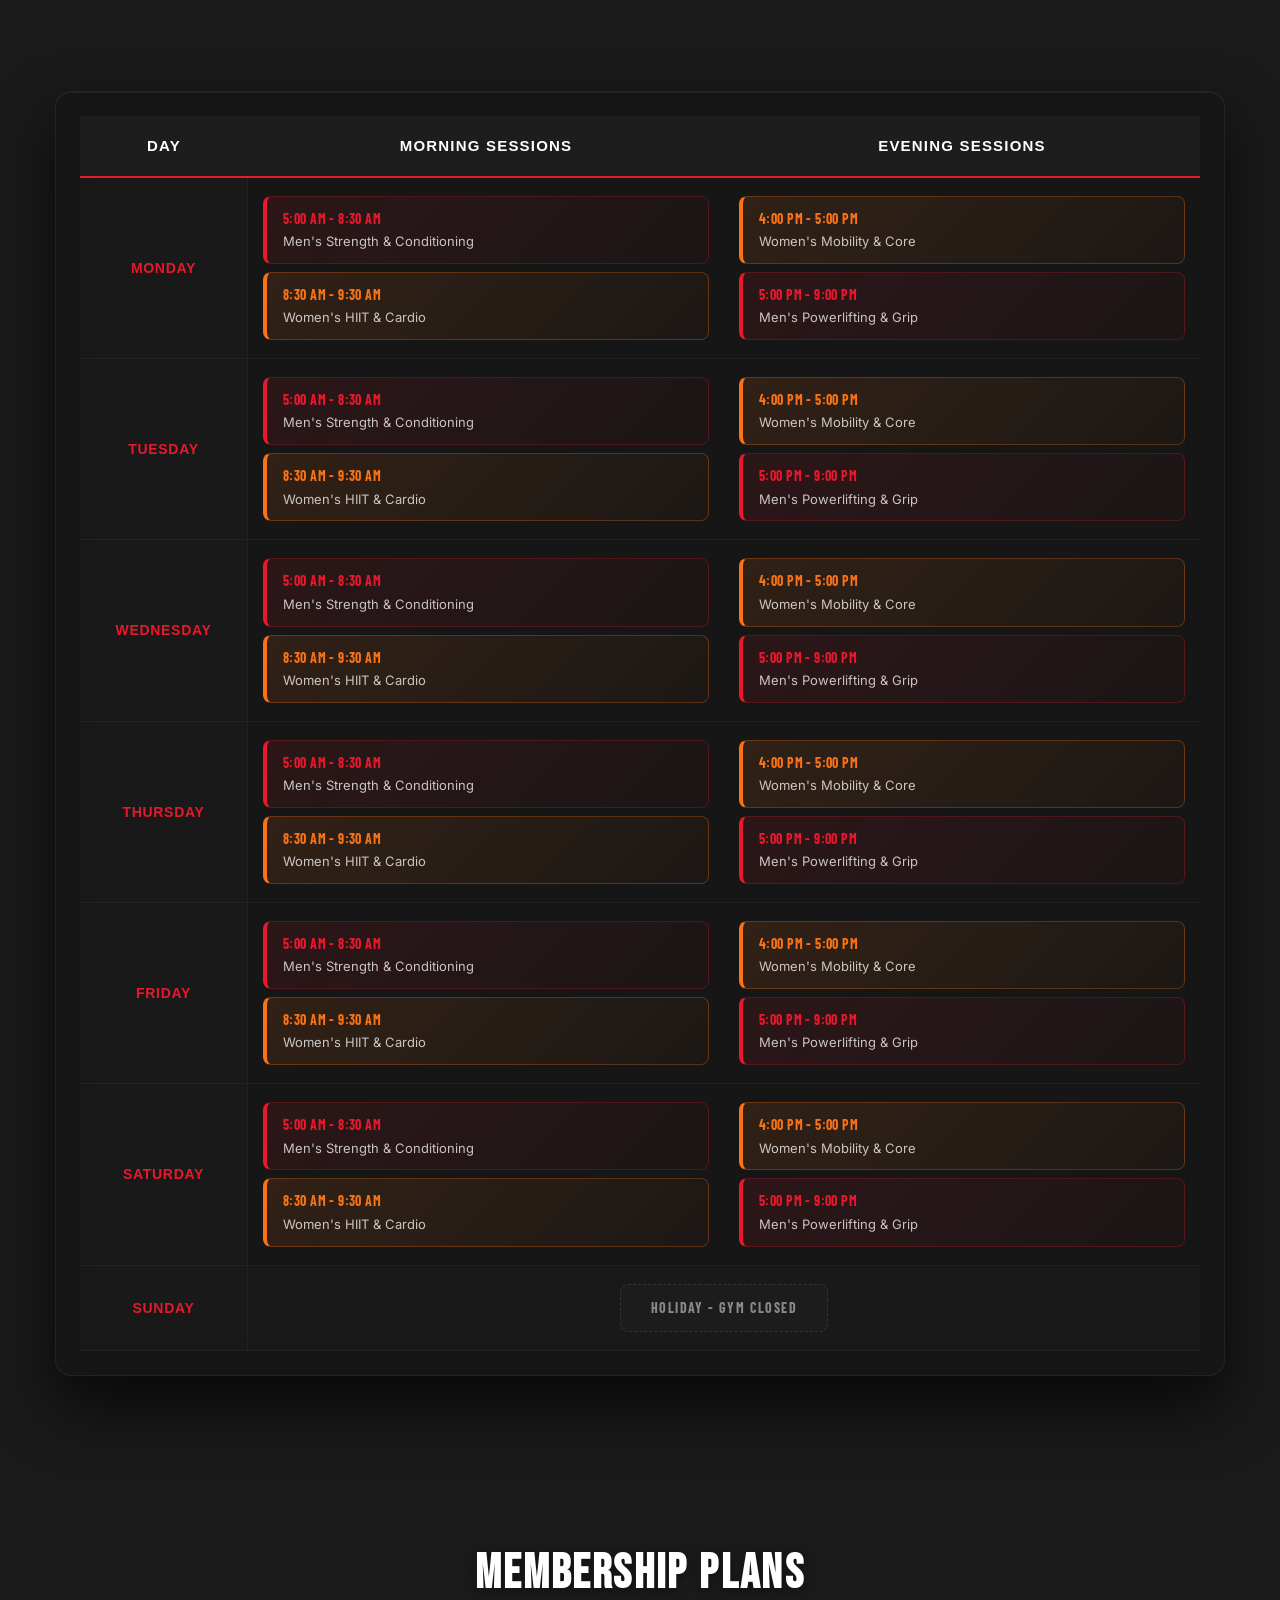
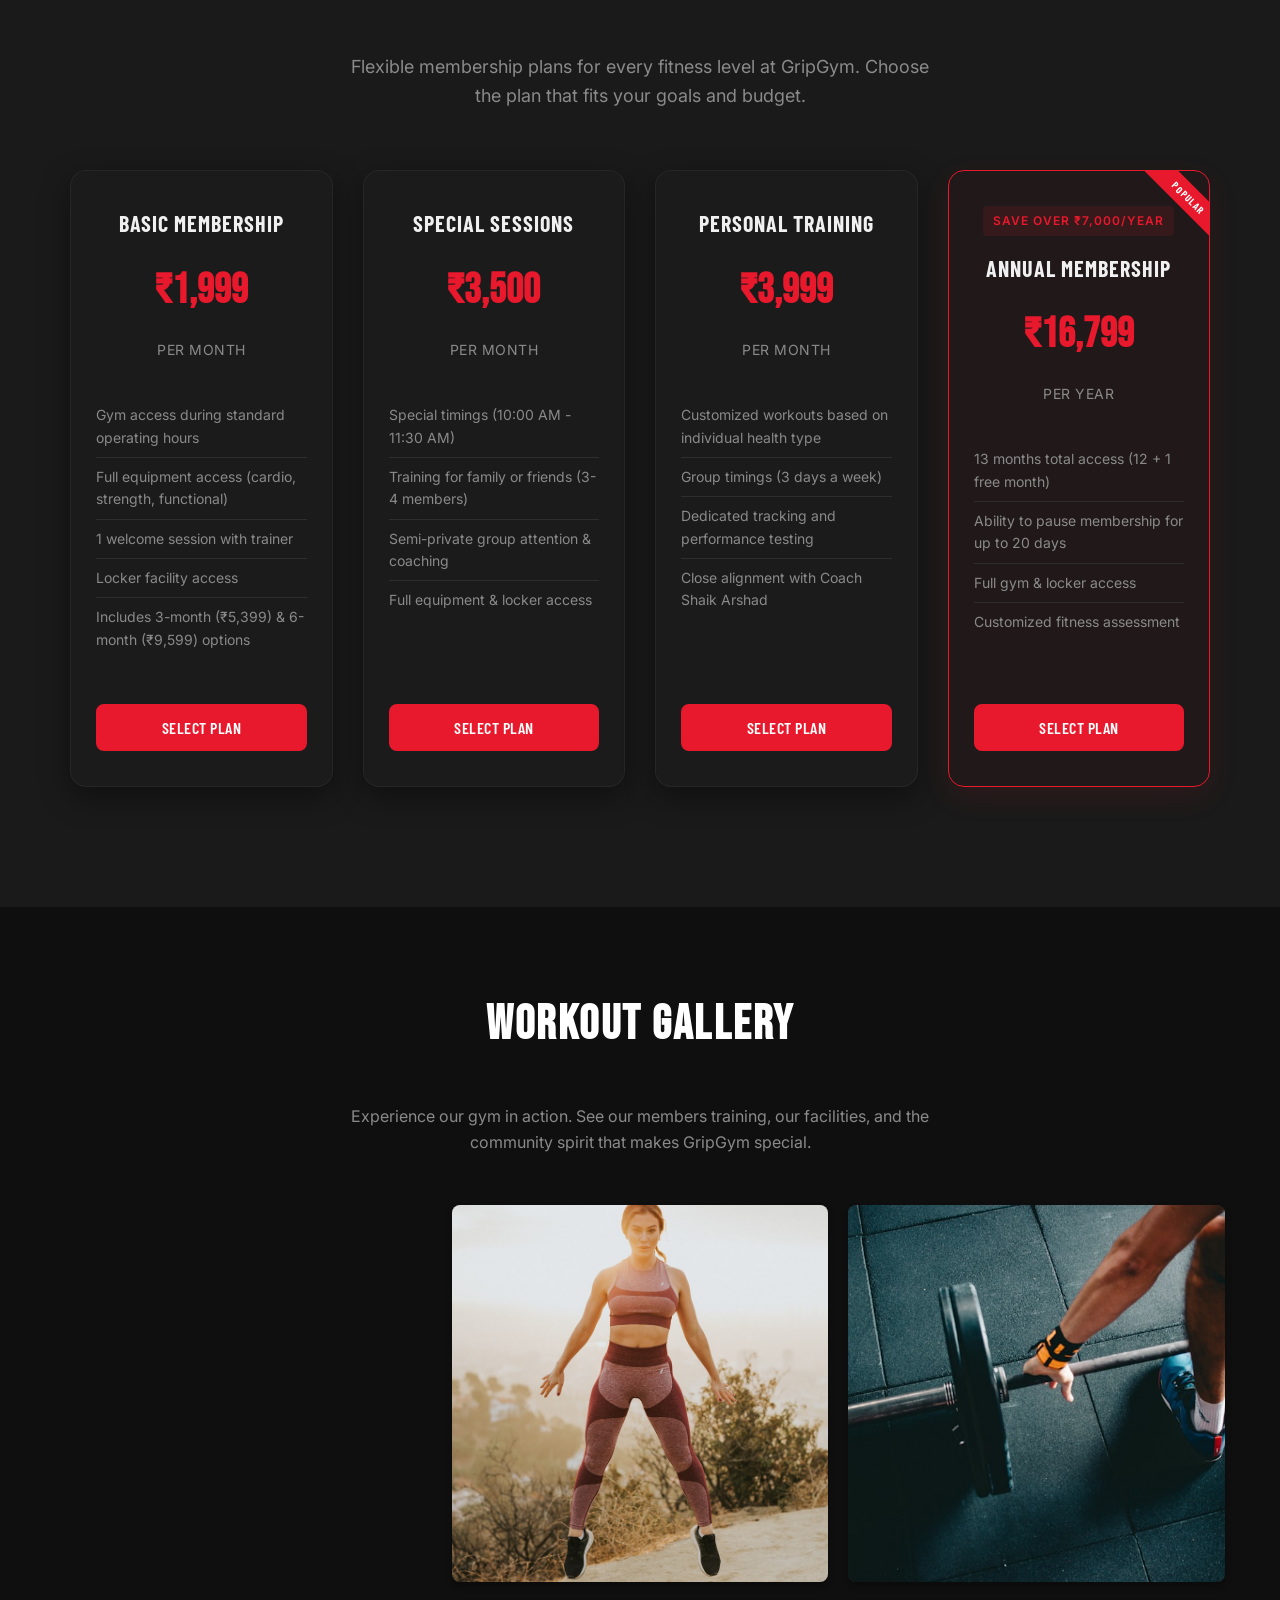
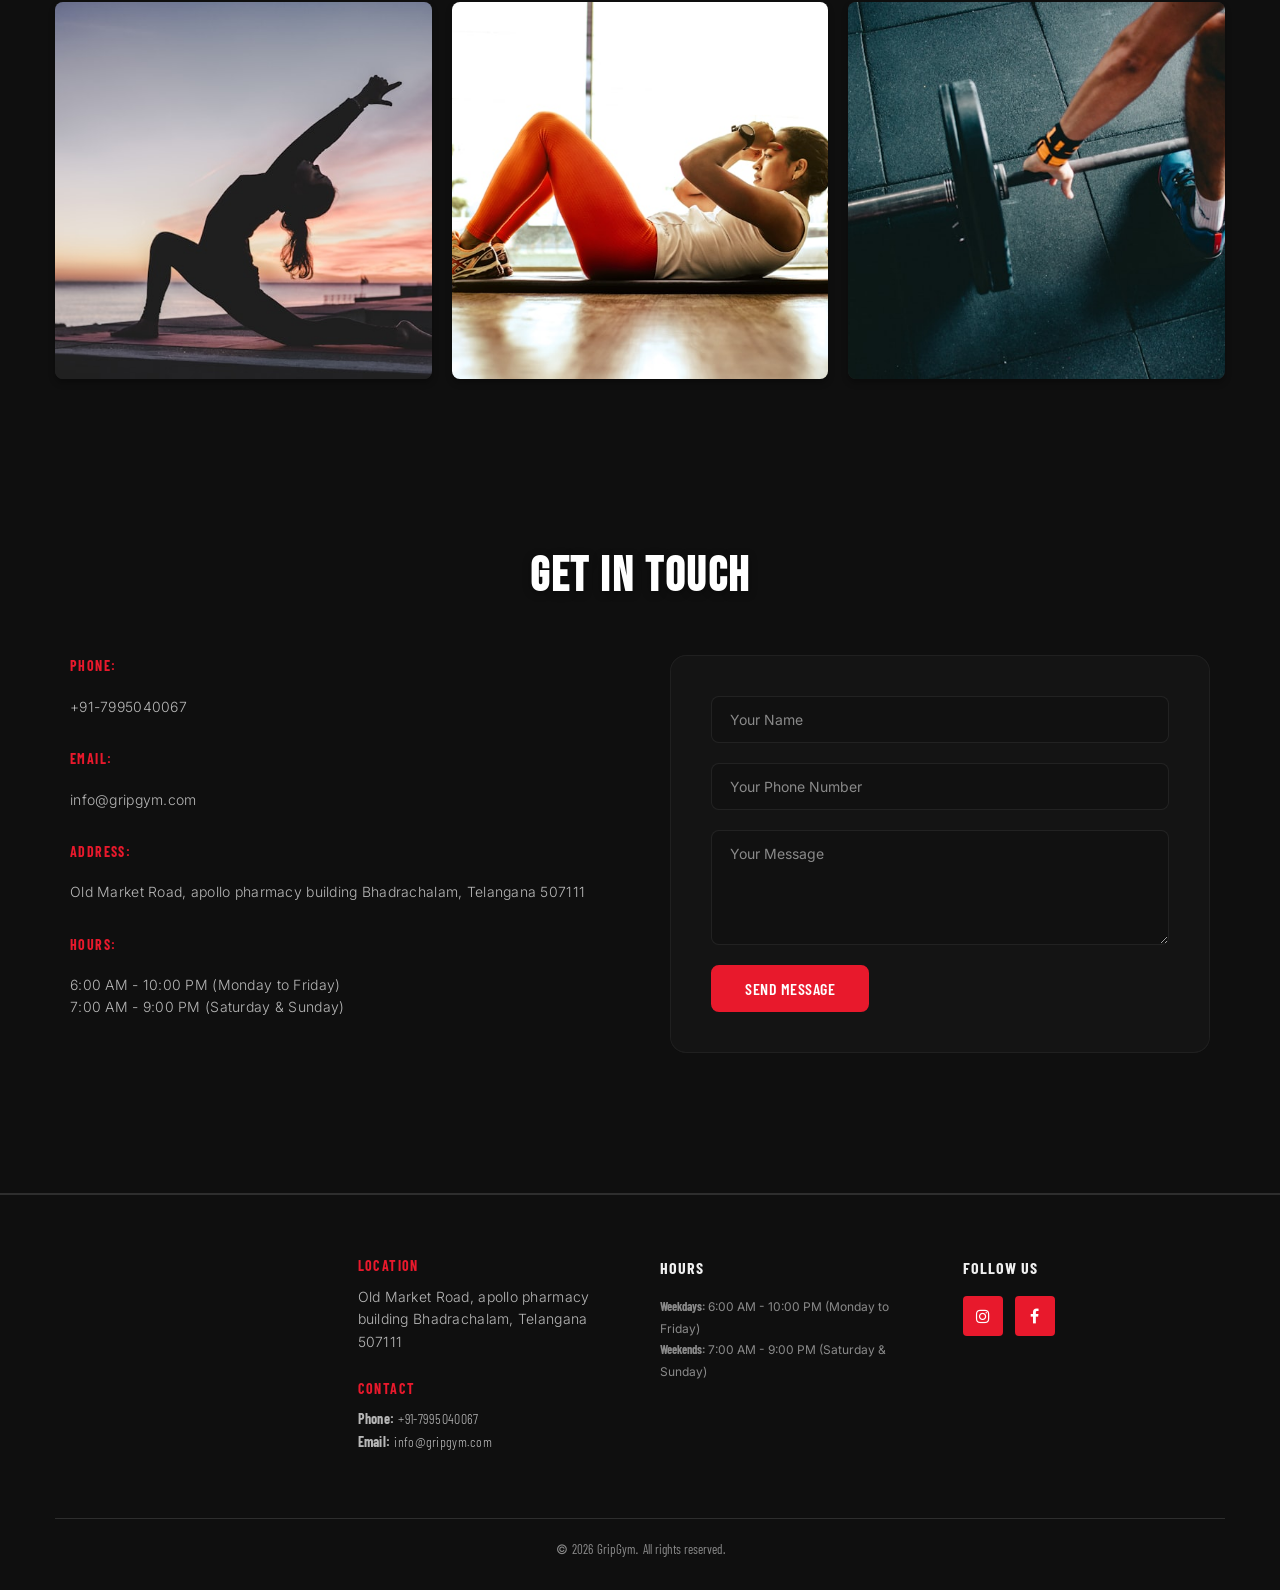
==== commit e1d902e1: "branding: rename MMA to GRIP COMBAT STUDIO" ====
--- a/index.html
+++ b/index.html
@@ -87,7 +87,7 @@
   	 	  <a href="mma" class="mma-badge wow fadeInUp" data-wow-delay="0.3s">
   	 	  	  <span class="badge-tag">NEW</span>
   	 	  	  <span class="badge-text">Looking for combat sports?</span>
-  	 	  	  <span class="badge-link">Explore GRIPMMA <i class="fa fa-angle-right"></i></span>
+  	 	  	  <span class="badge-link">Explore GRIP COMBAT STUDIO <i class="fa fa-angle-right"></i></span>
   	 	  </a>
   	 	  <span class="hero-tagline wow fadeInUp" data-wow-delay="0.4s" id="hero-tagline"></span>
   	 	  <h1 class="wow fadeInUp" data-wow-delay="0.6s" id="hero-title"></h1>
--- a/css/style.css
+++ b/css/style.css
@@ -380,13 +380,54 @@
 
 @media (max-width: 575px) {
   .mma-badge {
-    flex-wrap: wrap;
-    padding: 8px 12px;
-    border-radius: 16px;
-    gap: 8px;
+    display: grid;
+    grid-template-columns: auto 1fr;
+    column-gap: 12px;
+    row-gap: 6px;
+    align-items: center;
+    text-align: left;
+    padding: 10px 14px;
+    border-radius: 12px;
+    max-width: 380px;
+    width: 100%;
+    margin: 0 auto 12px auto;
+    background: rgba(255, 255, 255, 0.05);
+    border: 1px solid rgba(255, 255, 255, 0.12);
+    box-sizing: border-box;
+    box-shadow: 0 4px 20px rgba(0, 0, 0, 0.25);
+  }
+  .mma-badge:active {
+    transform: scale(0.98);
+    background: rgba(255, 255, 255, 0.08);
+  }
+  .mma-badge .badge-tag {
+    grid-column: 1;
+    grid-row: 1 / span 2;
+    align-self: center;
+    justify-self: center;
+    font-size: 0.7rem;
+    font-weight: 700;
+    padding: 3px 8px;
+    border-radius: 6px;
   }
   .mma-badge .badge-text {
-    width: 100%;
+    grid-column: 2;
+    grid-row: 1;
+    width: auto;
+    font-size: 0.8rem;
+    line-height: 1.35;
+    color: rgba(255, 255, 255, 0.85);
+  }
+  .mma-badge .badge-link {
+    grid-column: 2;
+    grid-row: 2;
+    font-size: 0.8rem;
+    line-height: 1.2;
+    font-weight: 600;
+    color: var(--color-primary);
+  }
+  .mma-badge:active .badge-link i {
+    transform: translateX(4px);
   }
 }
 .home .container{
@@ -3273,5 +3314,125 @@
   justify-content: center;
 }
 
-
-
+/* Premium Mobile Animation Overrides */
+@media (max-width: 767px) {
+  /* Snappier duration, hardware acceleration, and GPU paint optimizations */
+  .animated {
+    -webkit-animation-duration: 0.5s !important;
+    animation-duration: 0.5s !important;
+    will-change: transform, opacity;
+    backface-visibility: hidden;
+    -webkit-backface-visibility: hidden;
+  }
+
+  /* Looping Shimmer Sweep on Primary CTAs for Mobile */
+  .btn::after, 
+  .hero-cta::after, 
+  #contact-form button::after, 
+  .pricing-card .select-plan-btn::after {
+    -webkit-animation: shimmerSweep 3.5s infinite ease-in-out;
+    animation: shimmerSweep 3.5s infinite ease-in-out;
+  }
+
+  @keyframes shimmerSweep {
+    0% { left: -100%; }
+    30% { left: 100%; }
+    100% { left: 100%; }
+  }
+  @-webkit-keyframes shimmerSweep {
+    0% { left: -100%; }
+    30% { left: 100%; }
+    100% { left: 100%; }
+  }
+
+  /* Soften slideInLeft: subtle translate-X + fade-in (avoids horizontal overflow / jitter) */
+  @keyframes slideInLeft {
+    from { transform: translate3d(-20px, 0, 0); opacity: 0; }
+    to { transform: translate3d(0, 0, 0); opacity: 1; }
+  }
+  @-webkit-keyframes slideInLeft {
+    from { -webkit-transform: translate3d(-20px, 0, 0); opacity: 0; }
+    to { -webkit-transform: translate3d(0, 0, 0); opacity: 1; }
+  }
+
+  /* Soften slideInRight: subtle translate-X + fade-in (avoids horizontal overflow / jitter) */
+  @keyframes slideInRight {
+    from { transform: translate3d(20px, 0, 0); opacity: 0; }
+    to { transform: translate3d(0, 0, 0); opacity: 1; }
+  }
+  @-webkit-keyframes slideInRight {
+    from { -webkit-transform: translate3d(20px, 0, 0); opacity: 0; }
+    to { -webkit-transform: translate3d(0, 0, 0); opacity: 1; }
+  }
+
+  /* Soften fadeInUp: tight translation-Y + fade-in + soft entrance glow for mobile */
+  @keyframes fadeInUp {
+    from {
+      transform: translate3d(0, 15px, 0);
+      opacity: 0;
+      box-shadow: 0 4px 10px rgba(0, 0, 0, 0), 0 0 0 0 rgba(232, 25, 44, 0);
+    }
+    40% {
+      opacity: 0.8;
+      box-shadow: 0 4px 15px rgba(0, 0, 0, 0.1), 0 0 12px 2px var(--color-primary, #e8192c);
+    }
+    to {
+      transform: translate3d(0, 0, 0);
+      opacity: 1;
+      box-shadow: 0 4px 10px rgba(0, 0, 0, 0.15), 0 0 0 0 rgba(232, 25, 44, 0);
+    }
+  }
+  @-webkit-keyframes fadeInUp {
+    from {
+      -webkit-transform: translate3d(0, 15px, 0);
+      opacity: 0;
+      box-shadow: 0 4px 10px rgba(0, 0, 0, 0), 0 0 0 0 rgba(232, 25, 44, 0);
+    }
+    40% {
+      opacity: 0.8;
+      box-shadow: 0 4px 15px rgba(0, 0, 0, 0.1), 0 0 12px 2px var(--color-primary, #e8192c);
+    }
+    to {
+      -webkit-transform: translate3d(0, 0, 0);
+      opacity: 1;
+      box-shadow: 0 4px 10px rgba(0, 0, 0, 0.15), 0 0 0 0 rgba(232, 25, 44, 0);
+    }
+  }
+
+  /* Replace bounceInUp with a smooth slide-up fade + soft entrance glow (no bouncy overshoot) */
+  @keyframes bounceInUp {
+    from {
+      transform: translate3d(0, 20px, 0);
+      opacity: 0;
+      box-shadow: 0 4px 10px rgba(0, 0, 0, 0), 0 0 0 0 rgba(232, 25, 44, 0);
+    }
+    40% {
+      opacity: 0.8;
+      box-shadow: 0 4px 15px rgba(0, 0, 0, 0.1), 0 0 12px 2px var(--color-primary, #e8192c);
+    }
+    to {
+      transform: translate3d(0, 0, 0);
+      opacity: 1;
+      box-shadow: 0 4px 10px rgba(0, 0, 0, 0.15), 0 0 0 0 rgba(232, 25, 44, 0);
+    }
+  }
+  @-webkit-keyframes bounceInUp {
+    from {
+      -webkit-transform: translate3d(0, 20px, 0);
+      opacity: 0;
+      box-shadow: 0 4px 10px rgba(0, 0, 0, 0), 0 0 0 0 rgba(232, 25, 44, 0);
+    }
+    40% {
+      opacity: 0.8;
+      box-shadow: 0 4px 15px rgba(0, 0, 0, 0.1), 0 0 12px 2px var(--color-primary, #e8192c);
+    }
+    to {
+      -webkit-transform: translate3d(0, 0, 0);
+      opacity: 1;
+      box-shadow: 0 4px 10px rgba(0, 0, 0, 0.15), 0 0 0 0 rgba(232, 25, 44, 0);
+    }
+  }
+}
+
+
+
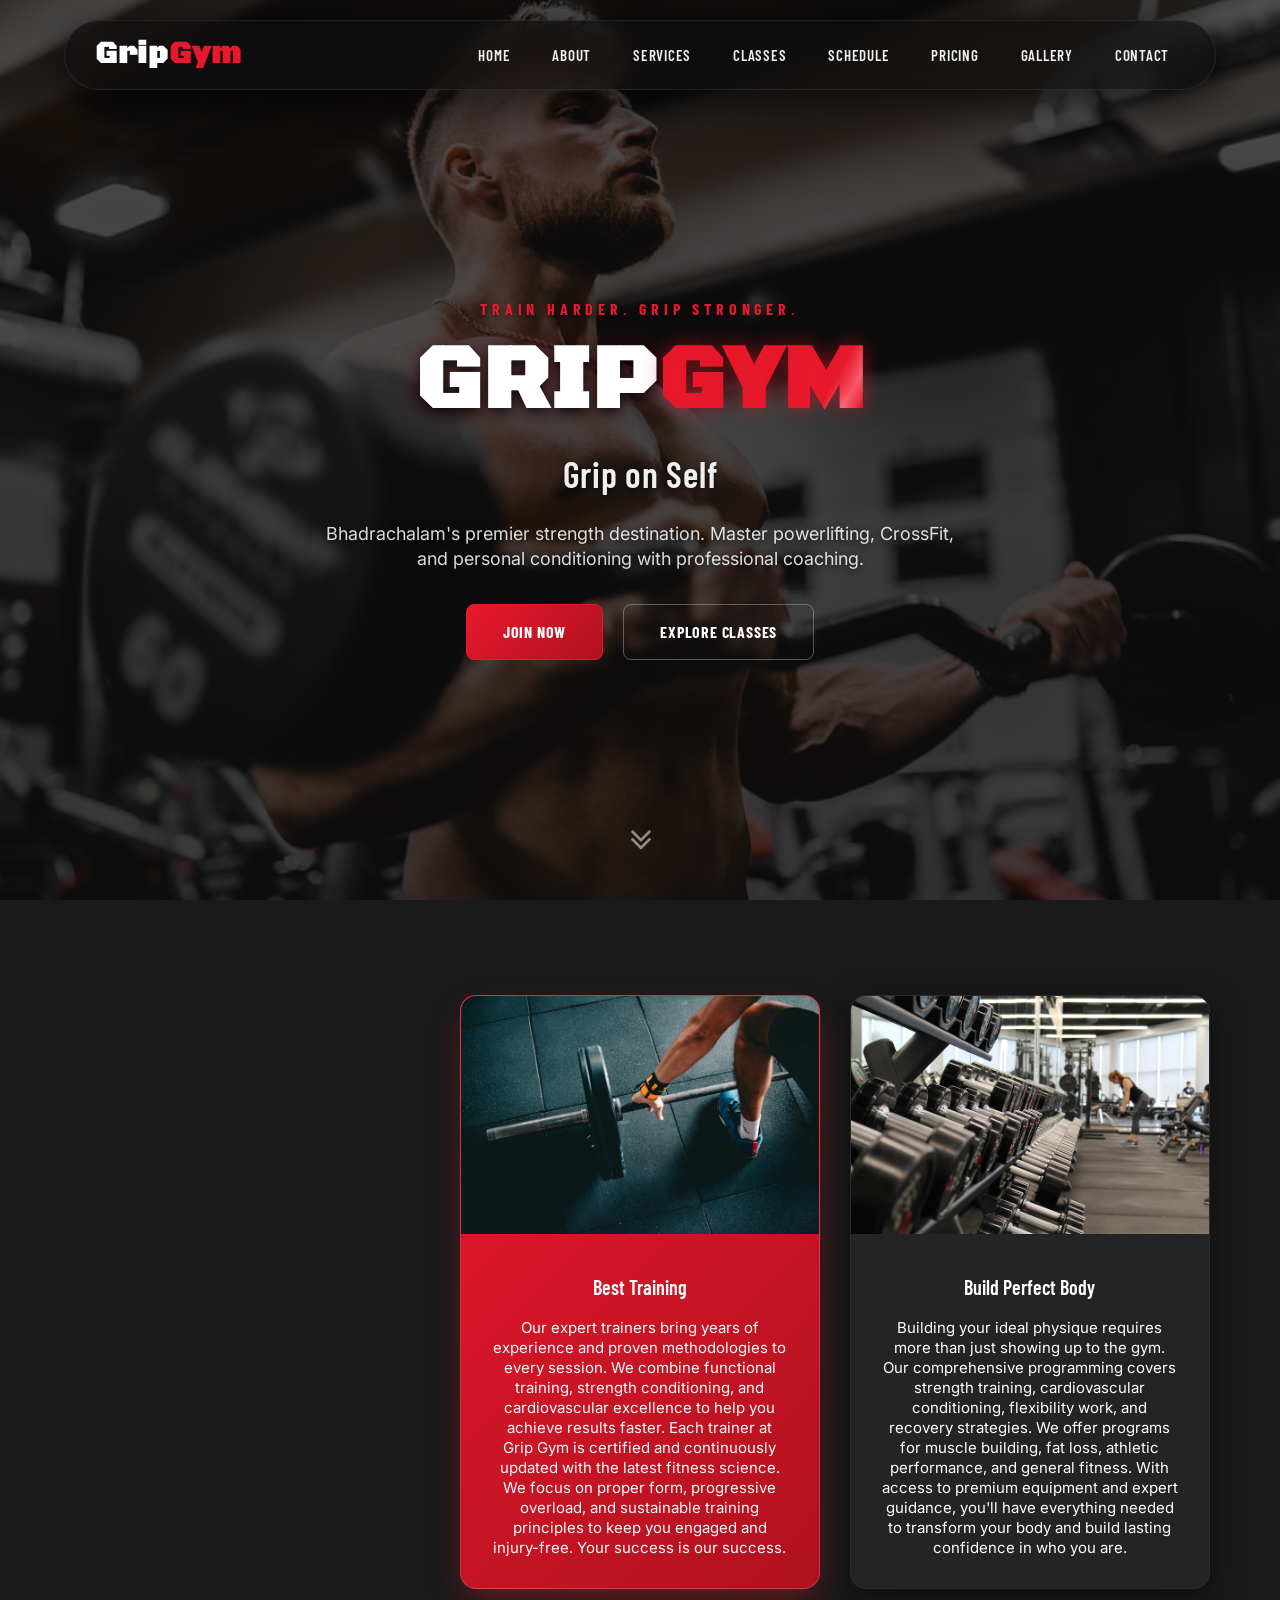
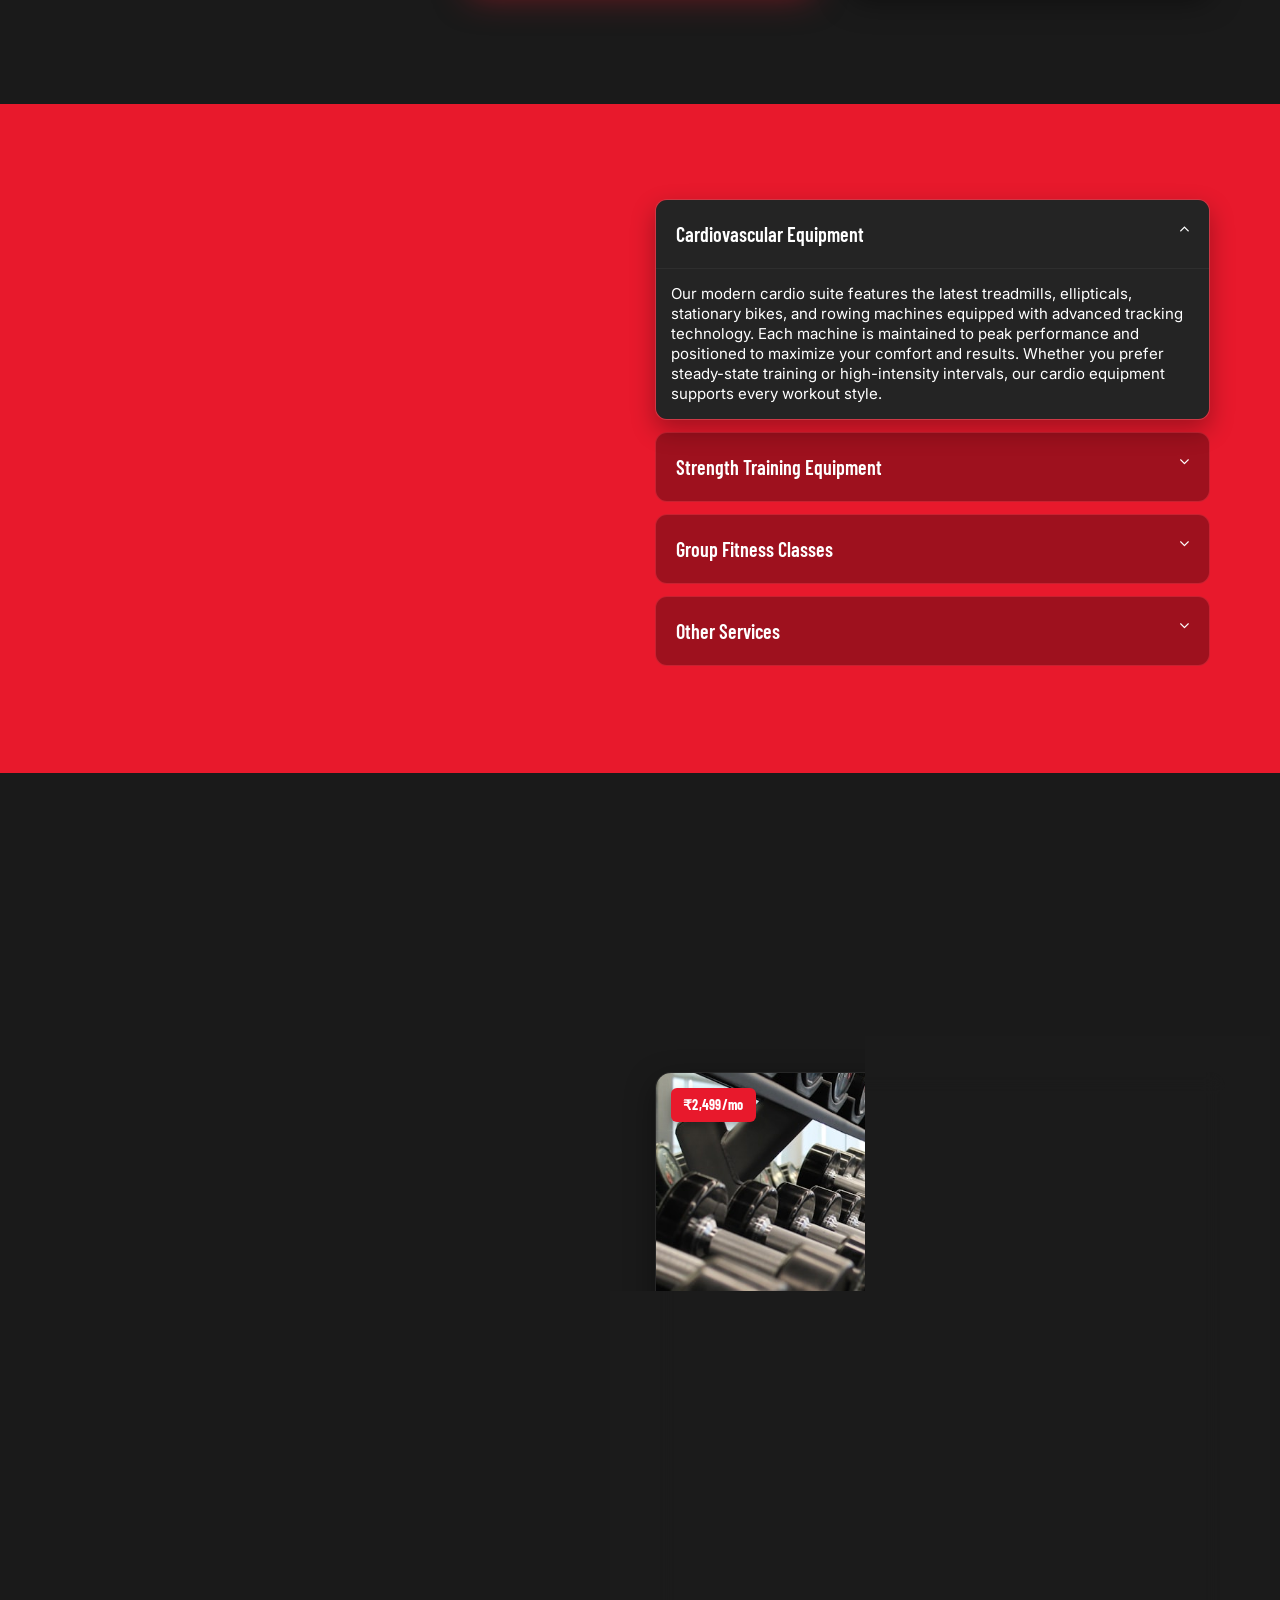
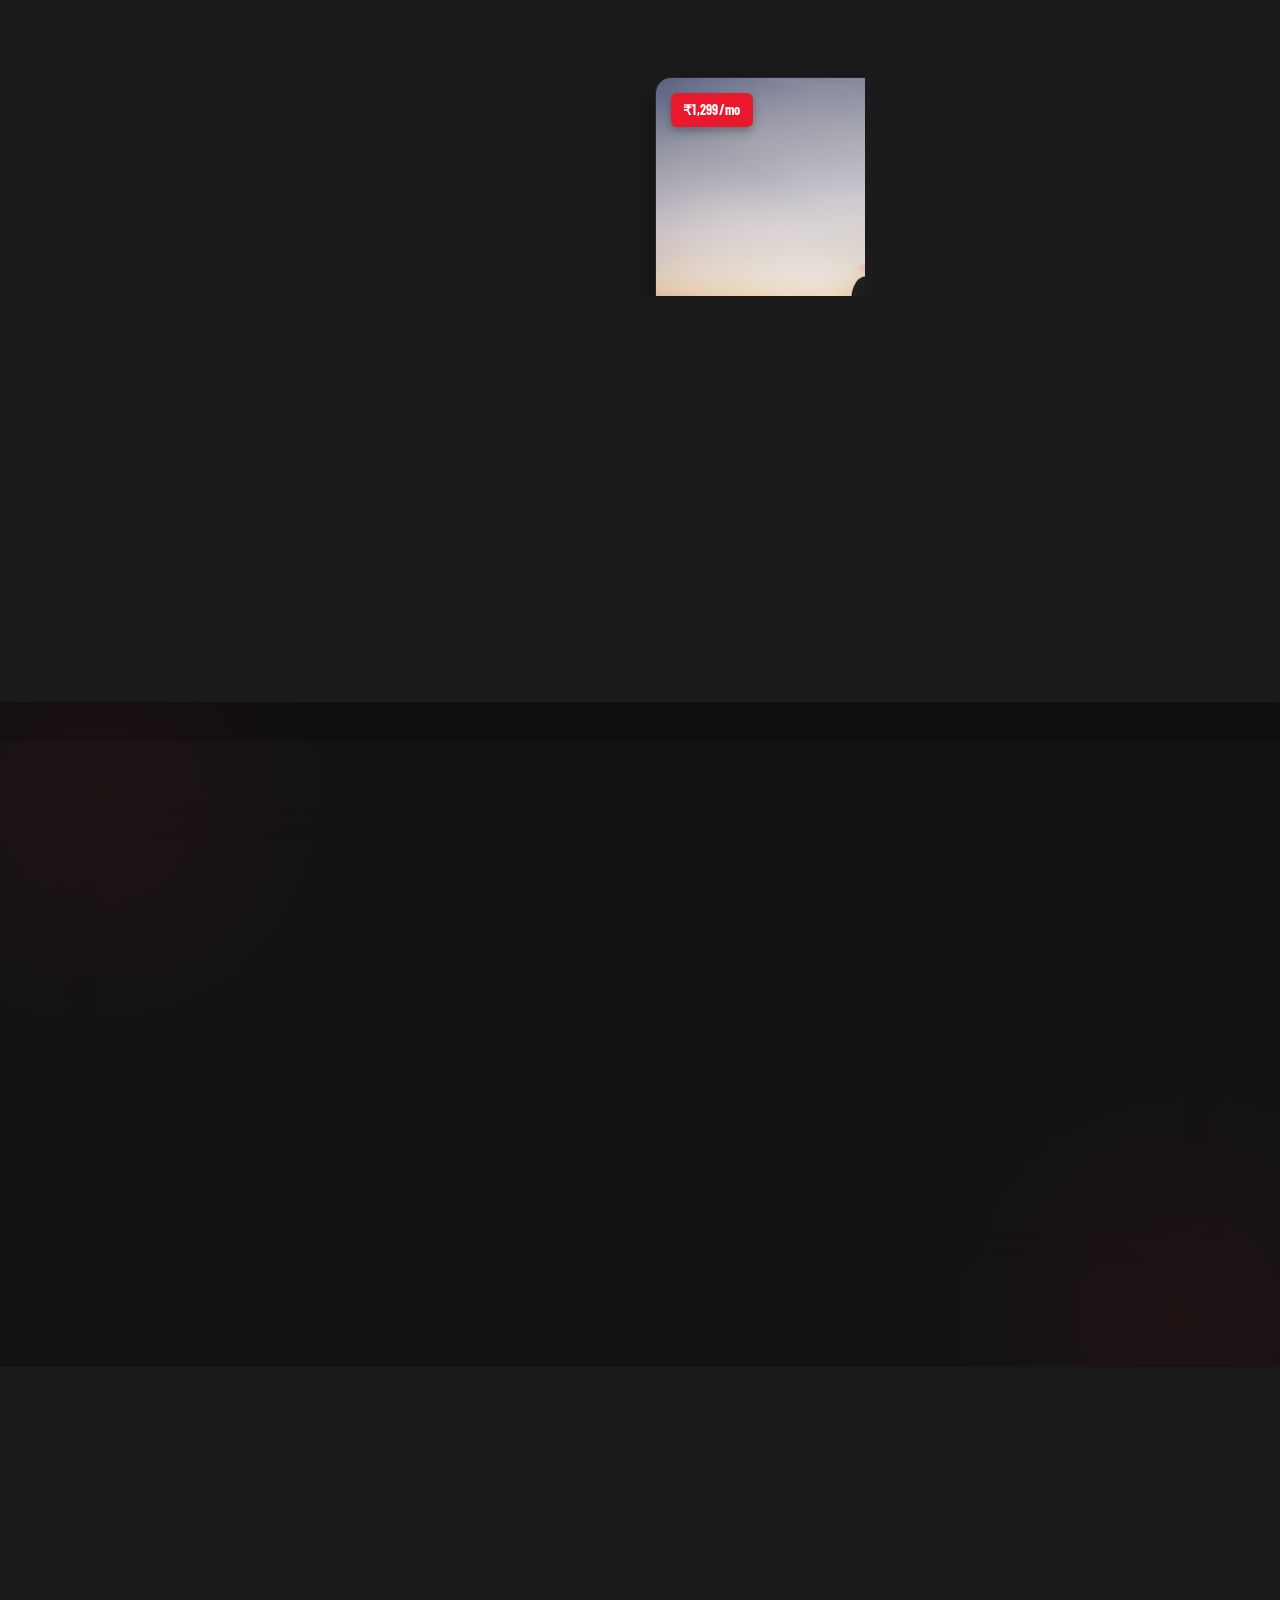
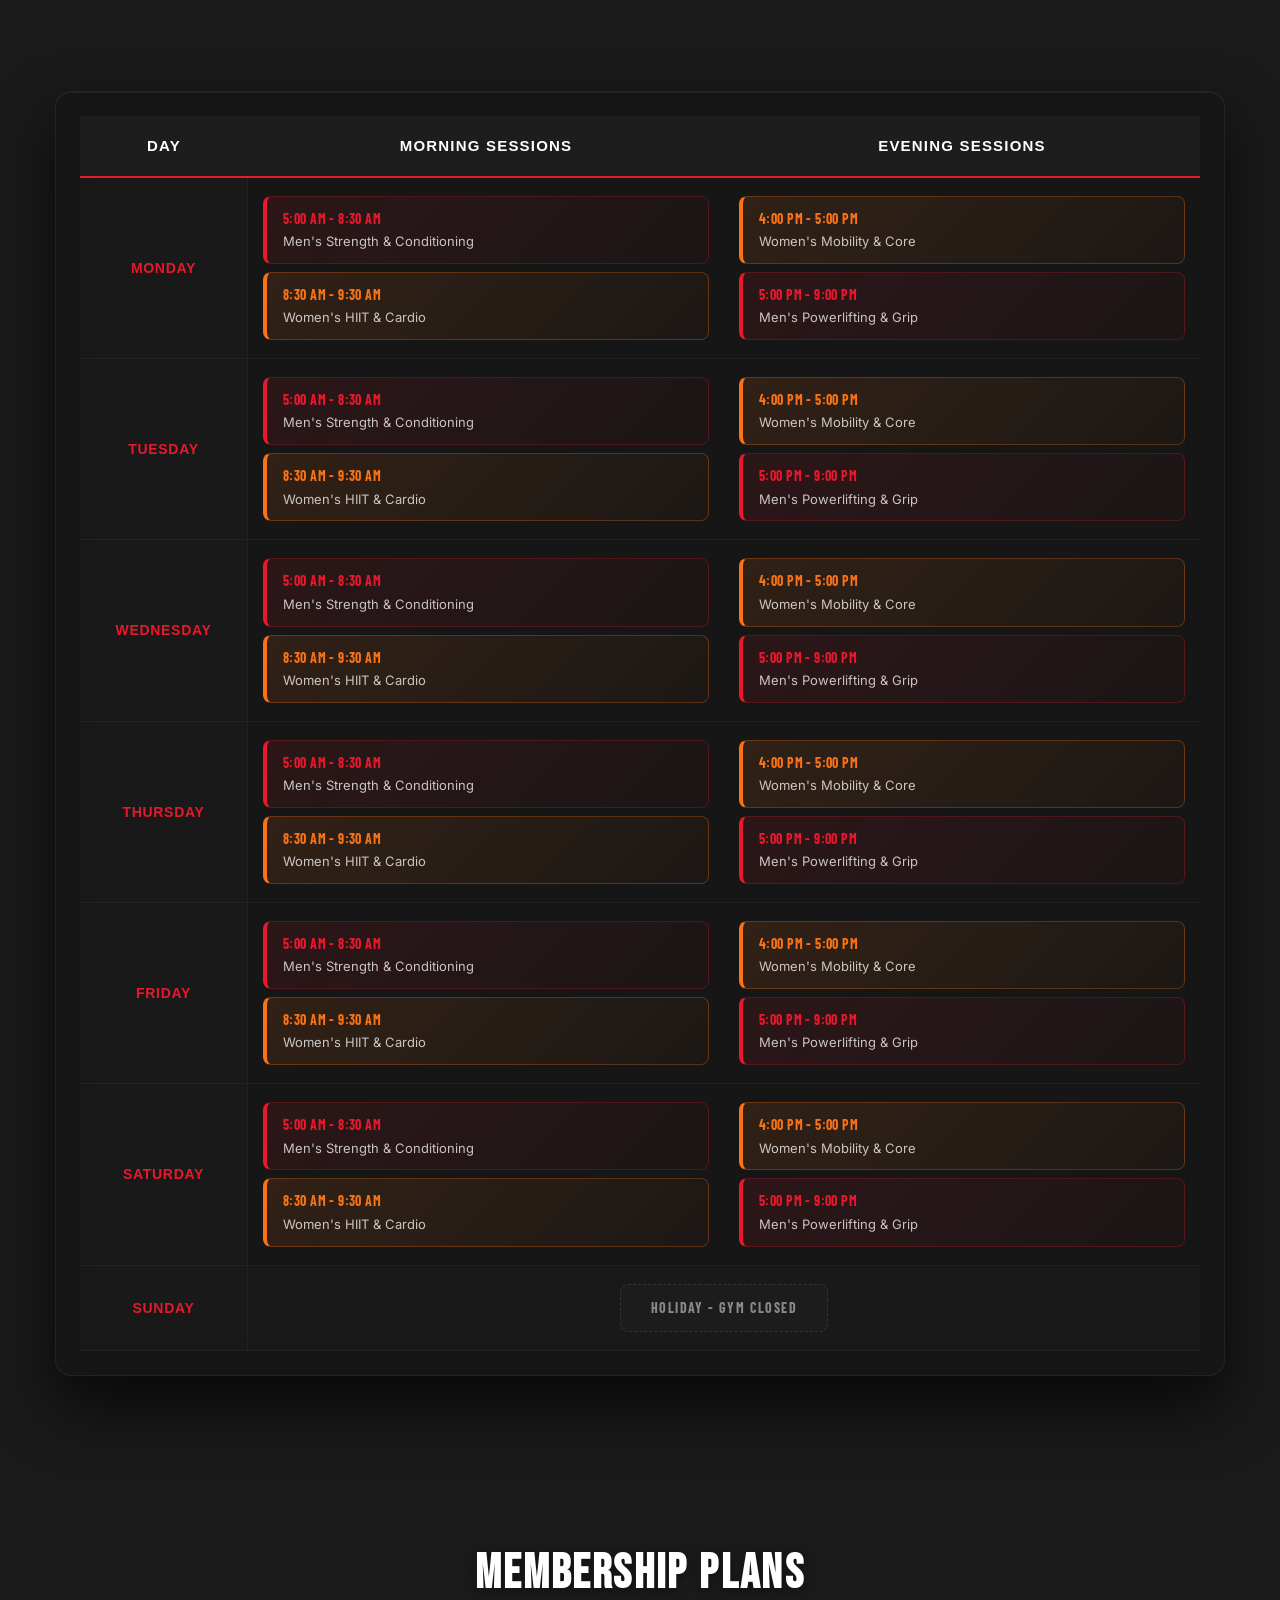
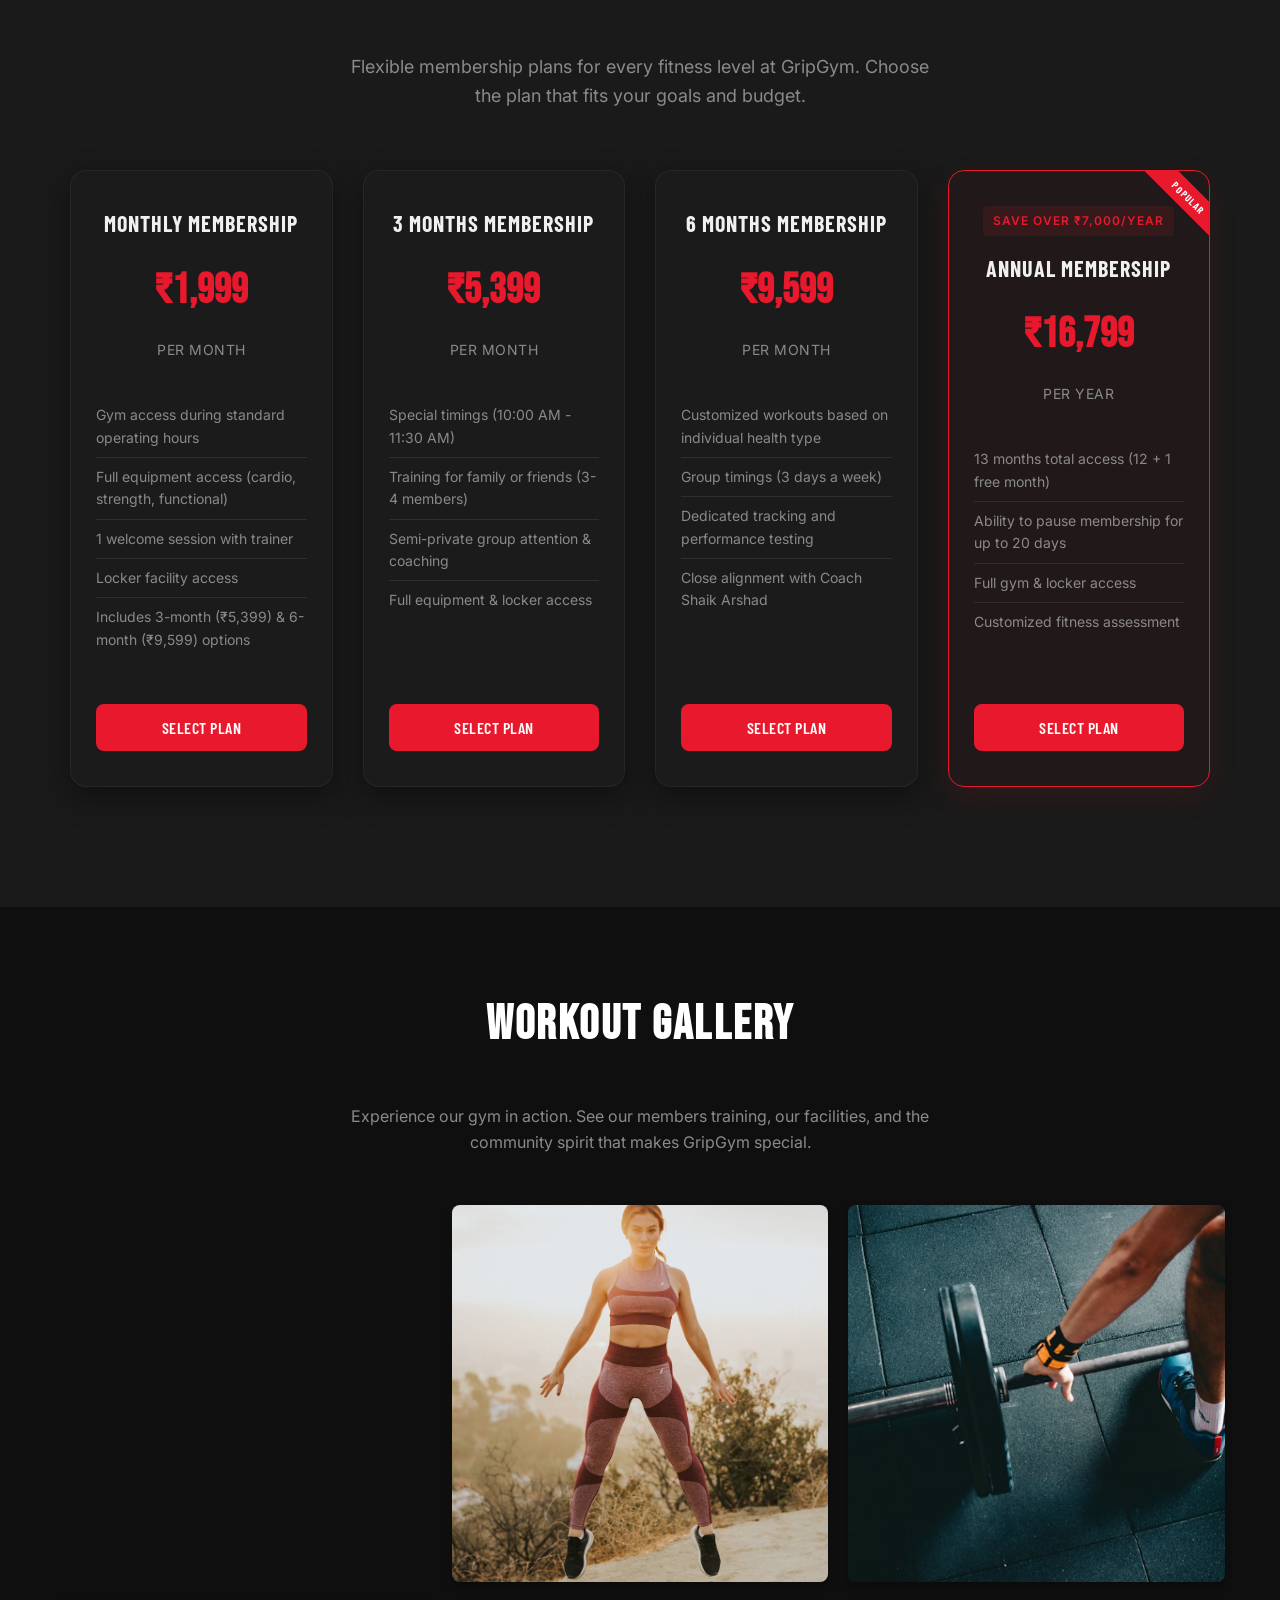
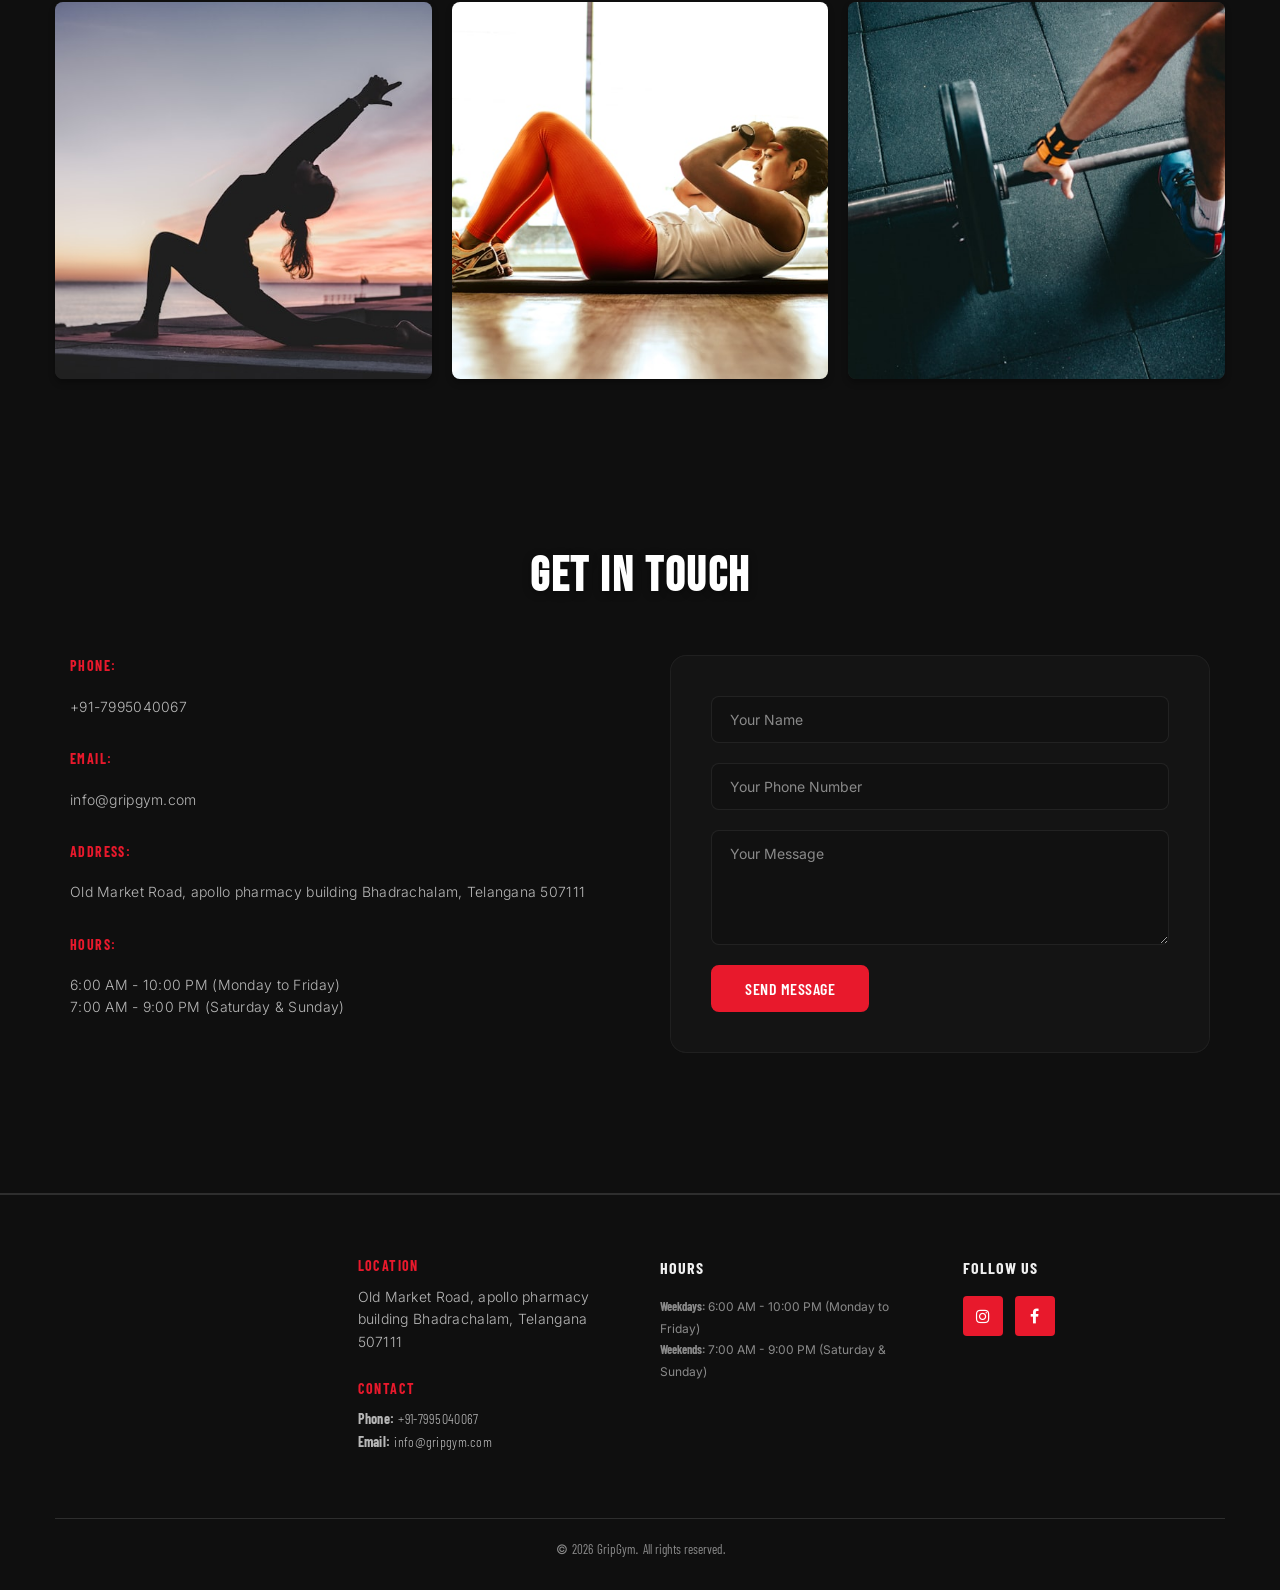
==== commit 9f7d6259: "feat: implement MMA subpage and add global favicon support" ====
--- a/index.html
+++ b/index.html
@@ -8,6 +8,9 @@
 	<meta name="viewport" content="width=device-width, initial-scale=1">
 	<meta name="theme-color" content="">
 	<meta name="robots" content="index, follow">
+	
+	<!-- Favicon -->
+	<link rel="icon" type="image/png" href="favicon.png">
 	
 	<!-- Open Graph Meta Tags -->
 	<meta property="og:title" content="">
